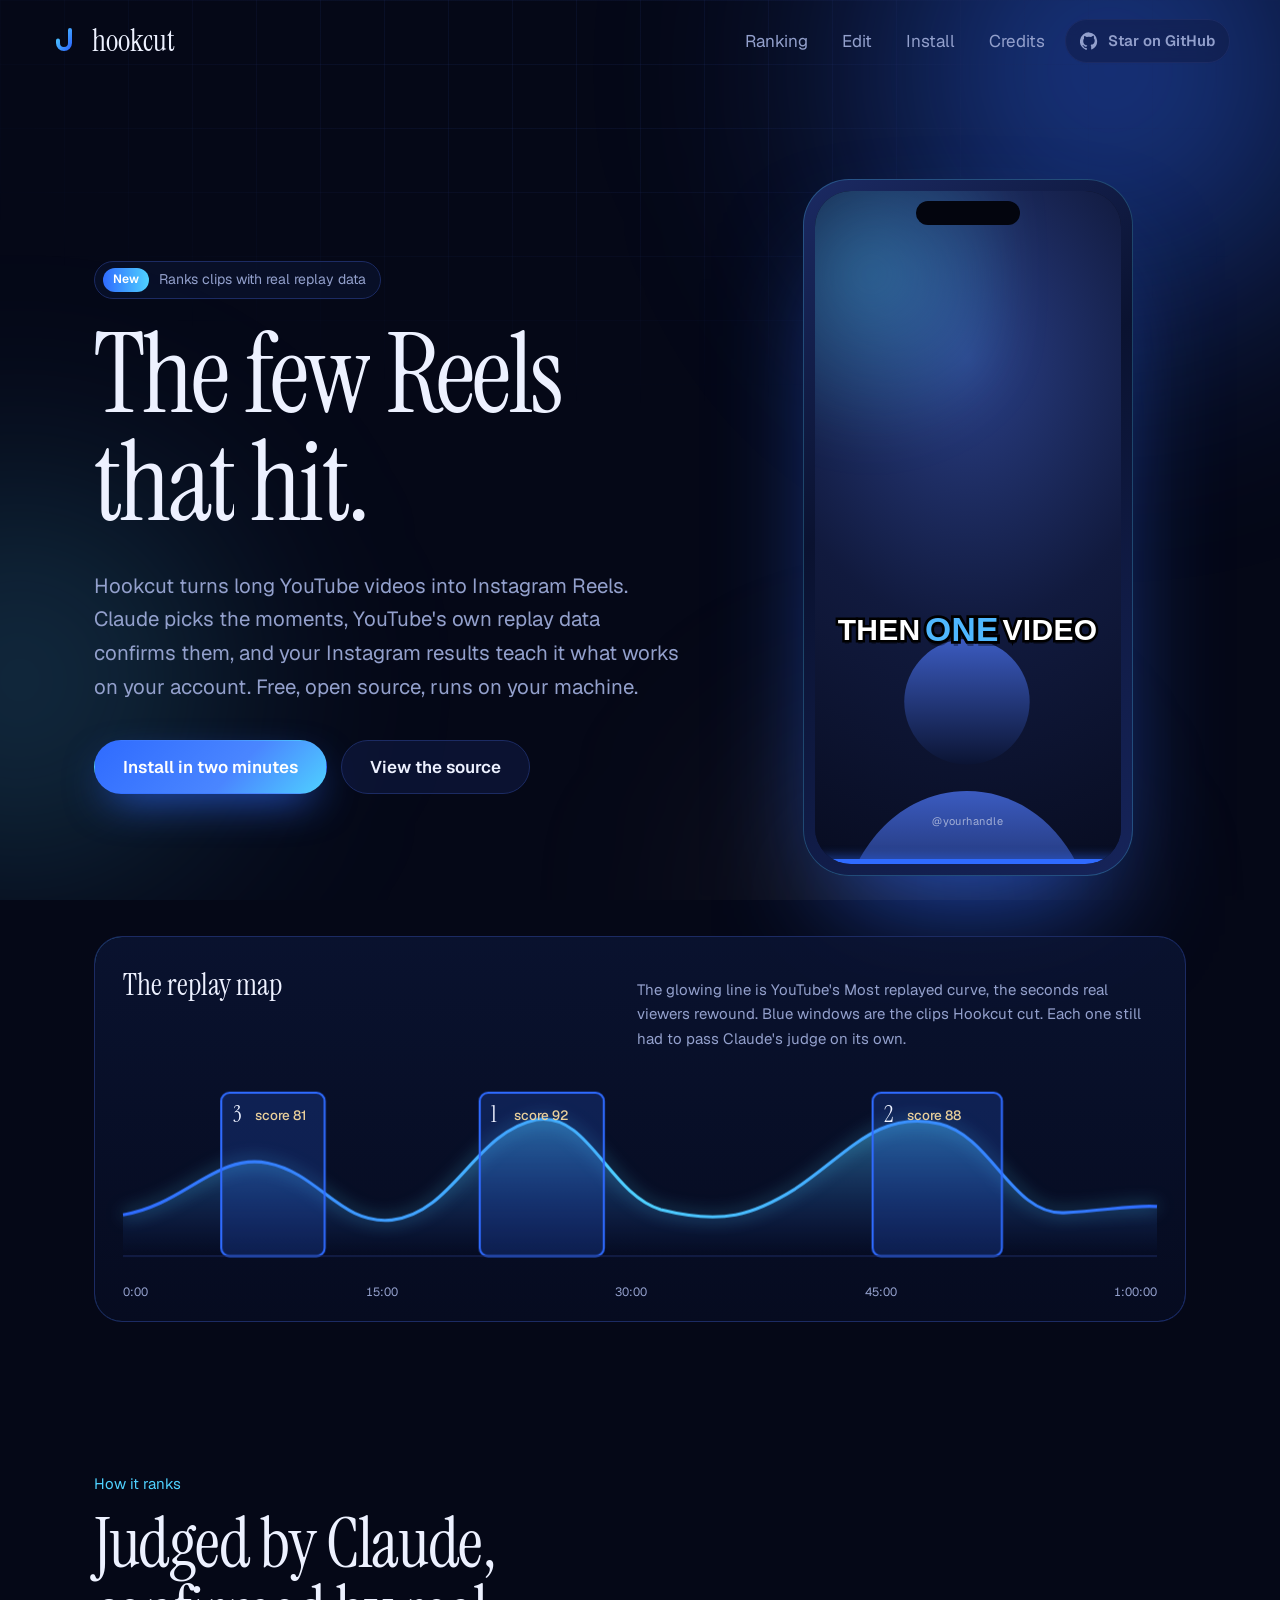
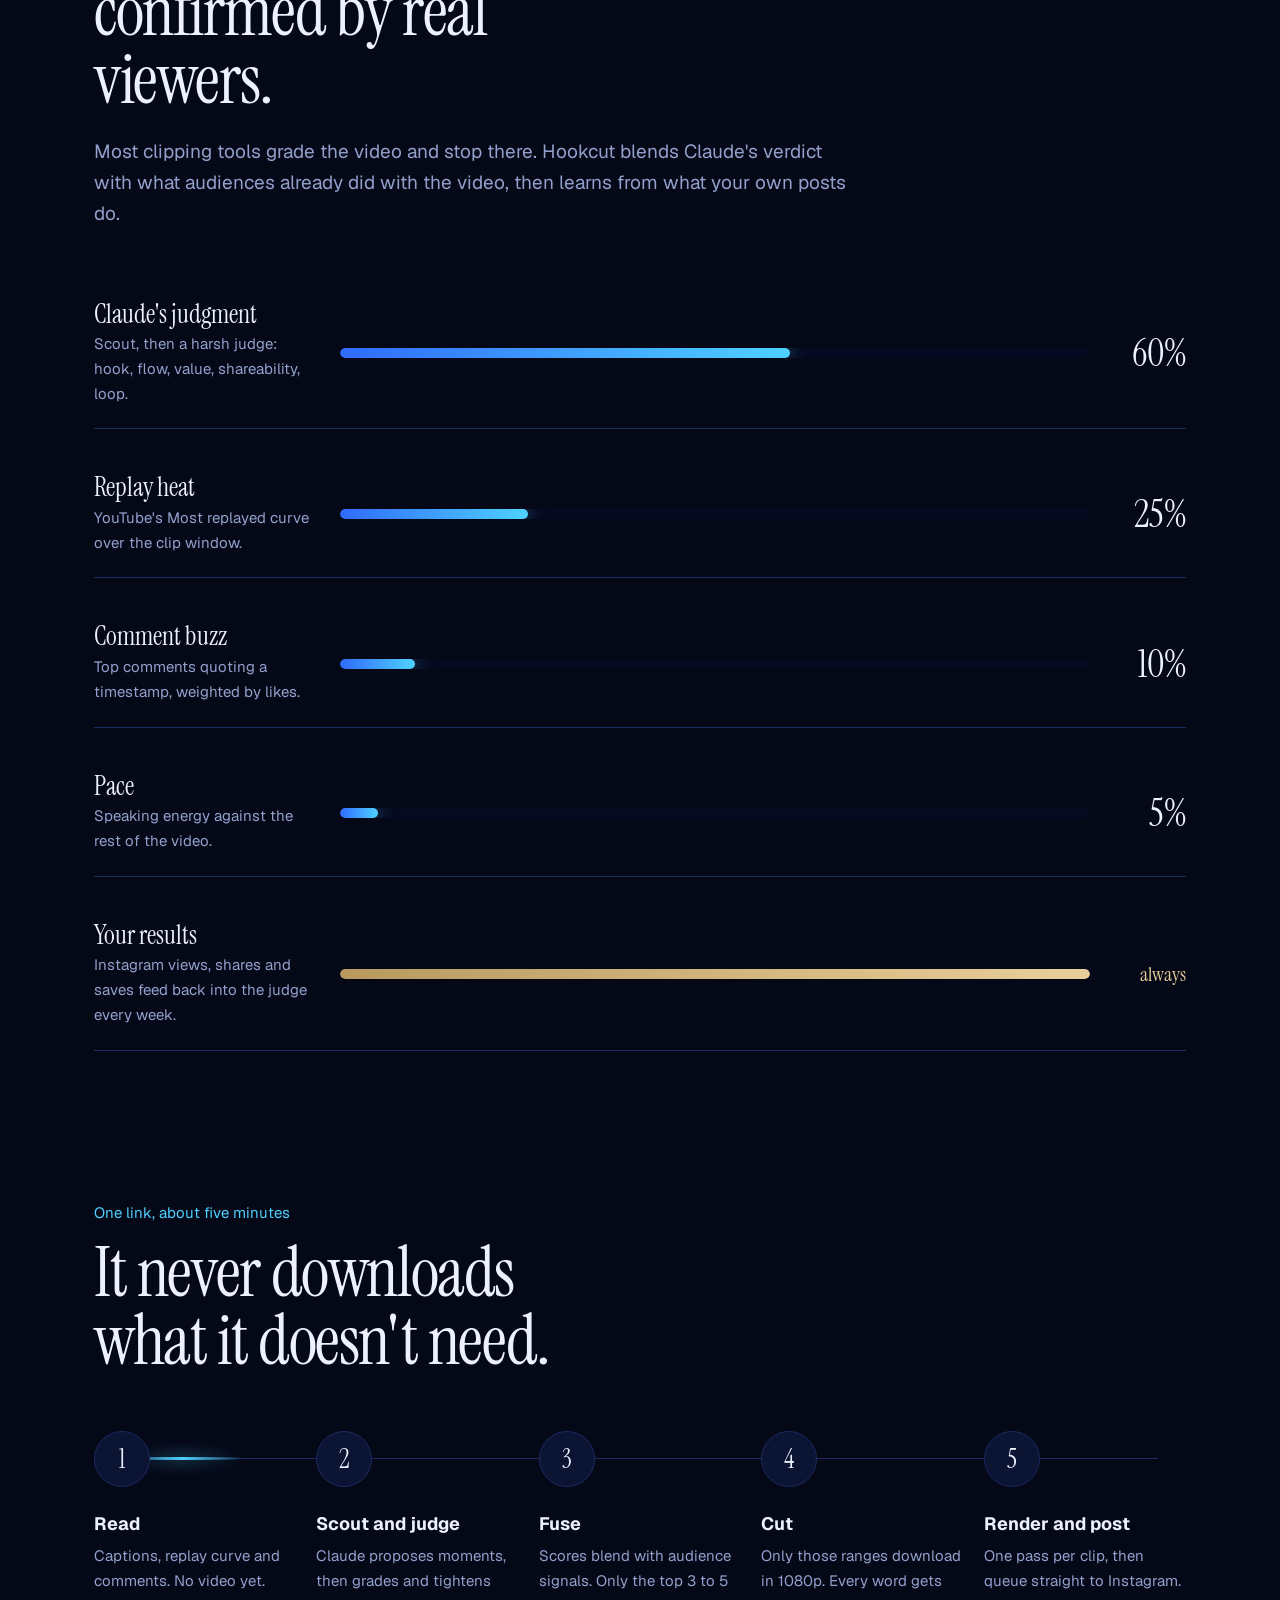
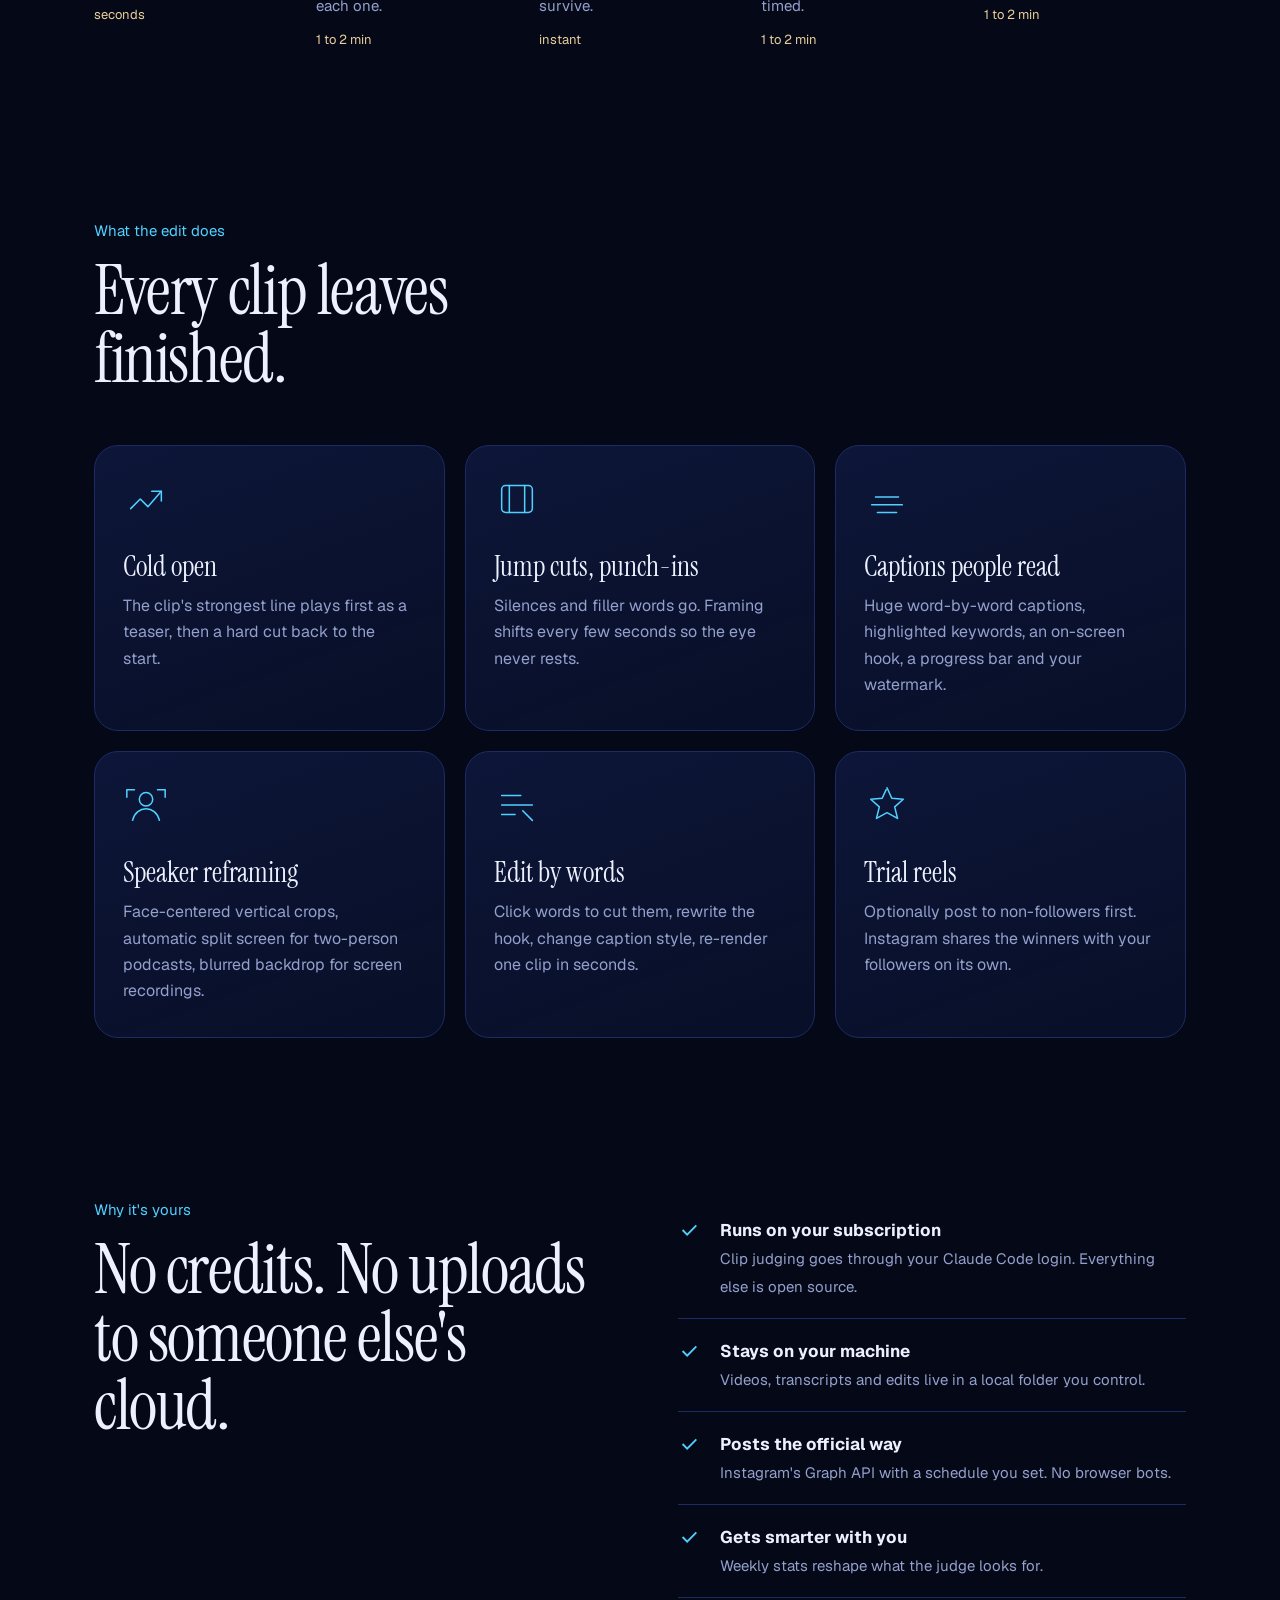
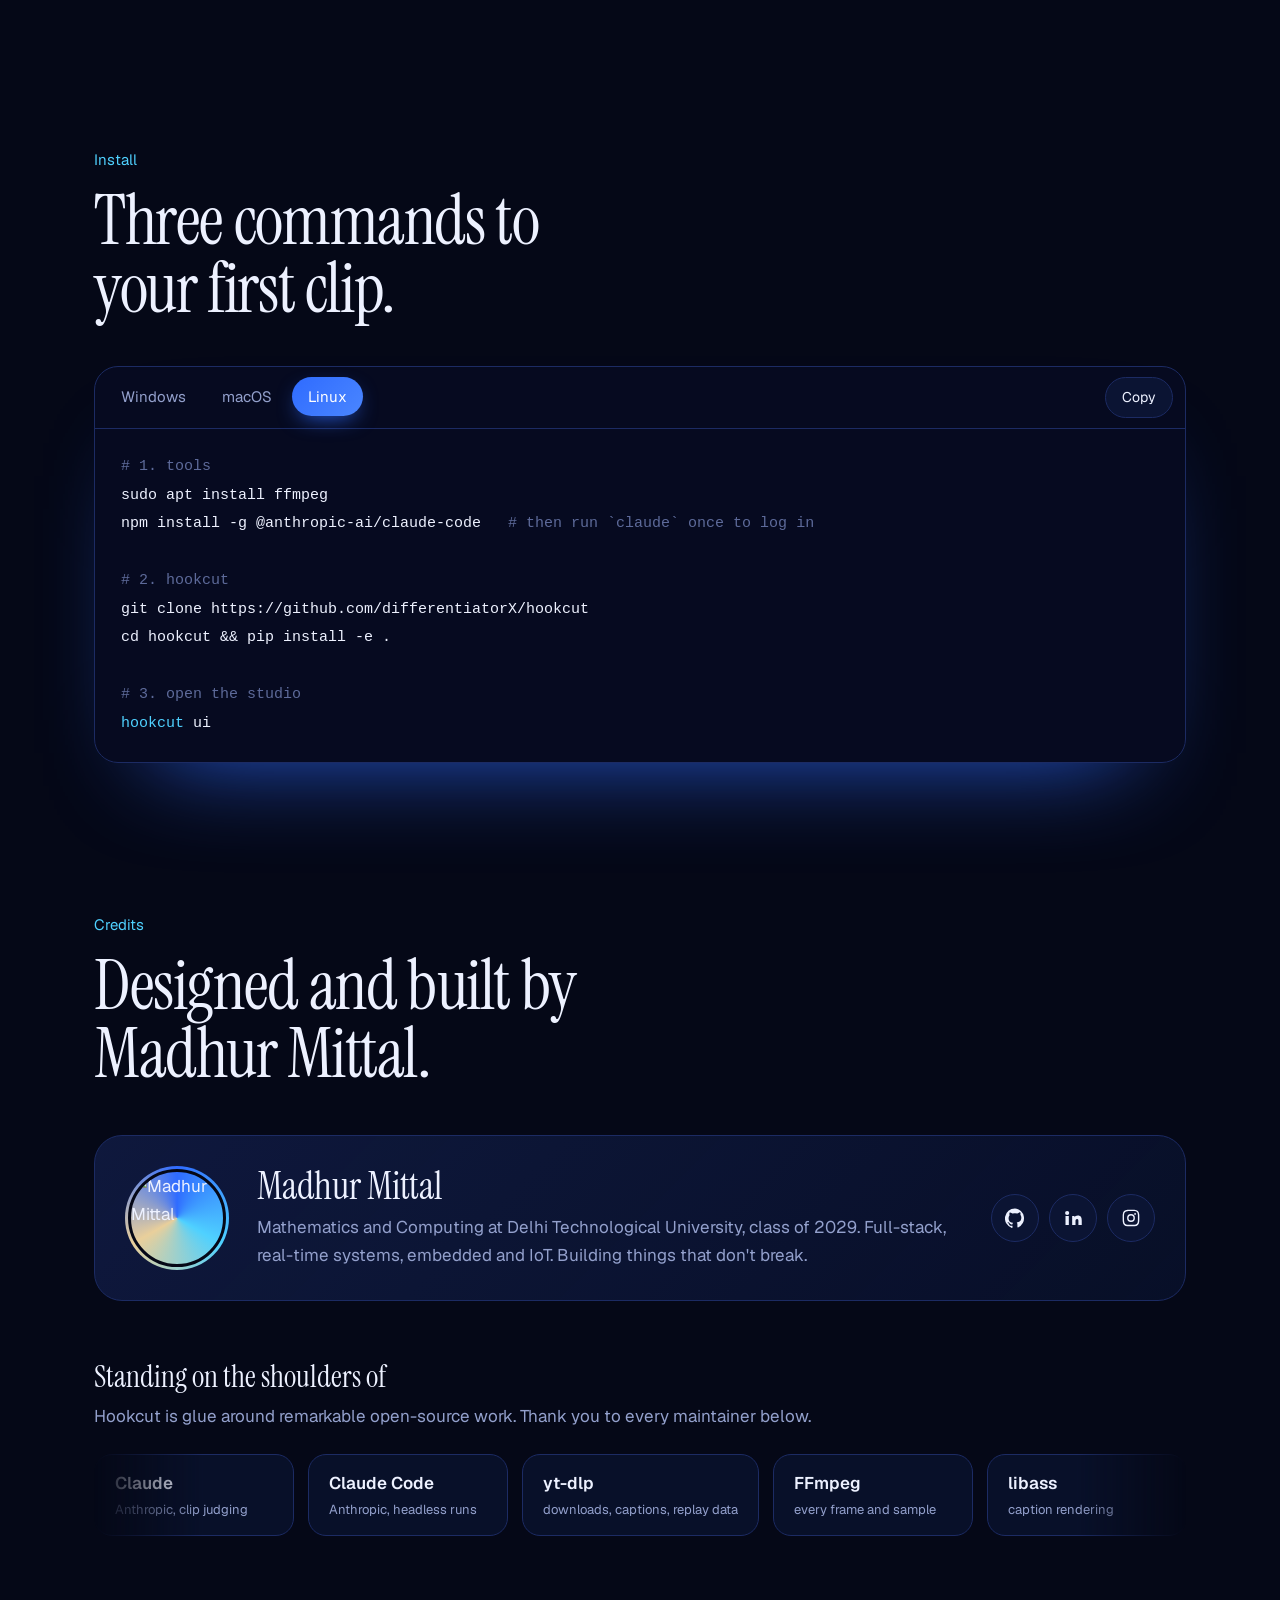
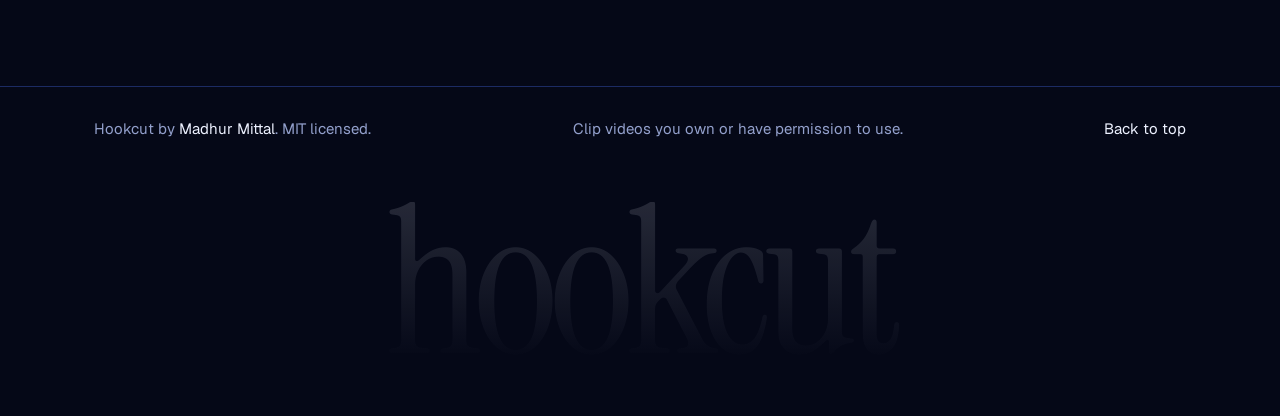
==== docs/index.html @ 16c240a7 "Add files via upload" ====
<!doctype html>
<html lang="en">
<head>
<meta charset="utf-8">
<meta name="viewport" content="width=device-width, initial-scale=1">
<meta name="theme-color" content="#050817">
<title>Hookcut, the few Reels that hit</title>
<meta name="description" content="Open-source AI clipper by Madhur Mittal. Claude picks the moments, YouTube's replay data confirms them, and your Instagram results teach it.">
<meta property="og:title" content="Hookcut, the few Reels that hit">
<meta property="og:description" content="Long video in. The few Reels that hit out. Open source, runs on your machine.">
<meta property="og:image" content="https://differentiatorx.github.io/hookcut/readme/banner.svg">
<link rel="icon" href="logo.svg">
<link rel="preload" href="fonts/InstrumentSerif-Regular.woff2" as="font" type="font/woff2" crossorigin>
<link rel="preload" href="fonts/Geist-Variable.woff2" as="font" type="font/woff2" crossorigin>
<style>
@font-face{font-family:"Instrument Serif";src:url(fonts/InstrumentSerif-Regular.woff2) format("woff2");font-display:swap}
@font-face{font-family:"Instrument Serif";font-style:italic;src:url(fonts/InstrumentSerif-Italic.woff2) format("woff2");font-display:swap}
@font-face{font-family:"Geist";src:url(fonts/Geist-Variable.woff2) format("woff2");font-weight:100 900;font-display:swap}
:root{
  --abyss:#050817;--deep:#070C22;--night:#0B1433;--raise:#111D47;--rim:#1C2B63;
  --electric:#2F6BFF;--volt:#4FD1FF;--champagne:#E9CF9B;--platinum:#EDF1FF;--mist:#93A0CC;
  --serif:"Instrument Serif","Iowan Old Style",Georgia,serif;--sans:"Geist",system-ui,-apple-system,"Segoe UI",sans-serif;
  --ease:cubic-bezier(.22,1,.36,1);--spring:cubic-bezier(.34,1.4,.64,1);color-scheme:dark
}
*{box-sizing:border-box}html{scroll-behavior:smooth}
body{margin:0;background:var(--abyss);color:var(--platinum);font:17px/1.65 var(--sans);-webkit-font-smoothing:antialiased;overflow-x:hidden}
::selection{background:var(--electric);color:#fff}
a{color:inherit}:focus-visible{outline:2px solid var(--volt);outline-offset:3px;border-radius:8px}
.wrap{max-width:1180px;margin:0 auto;padding:0 clamp(20px,4vw,44px)}

/* atmosphere */
.aurora{position:fixed;inset:0;z-index:-2;pointer-events:none;overflow:hidden}
.aurora i{position:absolute;border-radius:50%;filter:blur(100px);will-change:transform}
.aurora i:nth-child(1){width:780px;height:780px;top:-320px;right:-220px;background:radial-gradient(circle,rgba(47,107,255,.6),transparent 65%);animation:da 28s var(--ease) infinite alternate}
.aurora i:nth-child(2){width:640px;height:640px;top:40vh;left:-300px;background:radial-gradient(circle,rgba(79,209,255,.26),transparent 65%);animation:db 34s var(--ease) infinite alternate}
.aurora i:nth-child(3){width:520px;height:520px;bottom:-260px;right:10%;background:radial-gradient(circle,rgba(233,207,155,.12),transparent 65%);animation:da 40s var(--ease) infinite alternate-reverse}
@keyframes da{to{transform:translate(-160px,140px) scale(1.14)}}@keyframes db{to{transform:translate(200px,-120px) scale(1.1)}}
.grid{position:fixed;inset:0;z-index:-1;pointer-events:none;background-image:linear-gradient(rgba(28,43,99,.22) 1px,transparent 1px),linear-gradient(90deg,rgba(28,43,99,.22) 1px,transparent 1px);background-size:64px 64px;mask-image:radial-gradient(ellipse 80% 60% at 50% 0%,#000 30%,transparent 75%)}
.glow{position:fixed;width:520px;height:520px;border-radius:50%;pointer-events:none;z-index:-1;background:radial-gradient(circle,rgba(47,107,255,.16),transparent 60%);transform:translate(-50%,-50%);left:-999px;top:-999px;transition:opacity .6s var(--ease)}
.progress{position:fixed;top:0;left:0;right:0;height:2px;z-index:20;background:linear-gradient(90deg,var(--electric),var(--volt));transform-origin:left;transform:scaleX(0)}

/* nav */
header{position:sticky;top:0;z-index:10;transition:background .6s var(--ease),border-color .6s var(--ease),backdrop-filter .6s;border-bottom:1px solid transparent}
header.solid{background:rgba(5,8,23,.66);backdrop-filter:blur(18px) saturate(140%);border-color:rgba(28,43,99,.6)}
.navin{display:flex;justify-content:space-between;align-items:center;padding:18px 0}
.brand{display:flex;gap:10px;align-items:center;text-decoration:none;font:400 30px/1 var(--serif)}
.brand svg{width:32px;height:32px;fill:none;stroke:url(#bg);stroke-width:4;stroke-linecap:round;transition:transform .7s var(--spring)}
.brand:hover svg{transform:rotate(-14deg) translateY(-2px)}
.links{display:flex;gap:6px;align-items:center}
.links a{text-decoration:none;color:var(--mist);padding:9px 14px;position:relative;transition:color .4s var(--ease)}
.links a::after{content:"";position:absolute;left:14px;right:14px;bottom:5px;height:1px;background:linear-gradient(90deg,var(--electric),var(--volt));transform:scaleX(0);transform-origin:right;transition:transform .55s var(--ease)}
.links a:hover{color:var(--platinum)}.links a:hover::after{transform:scaleX(1);transform-origin:left}

/* buttons */
.btn{position:relative;overflow:hidden;isolation:isolate;display:inline-flex;align-items:center;gap:10px;min-height:54px;padding:0 28px;border-radius:999px;font-weight:600;text-decoration:none;border:1px solid var(--rim);background:rgba(17,29,71,.55);backdrop-filter:blur(8px);transition:transform .6s var(--spring),box-shadow .6s var(--ease),border-color .5s var(--ease)}
.btn:hover{border-color:rgba(79,209,255,.6);box-shadow:0 18px 40px -18px rgba(47,107,255,.9)}
.btn.p{background:linear-gradient(135deg,var(--electric),#4A86FF 60%,var(--volt));border-color:transparent;color:#fff;box-shadow:0 16px 44px -14px rgba(47,107,255,.95)}
.btn.p::before{content:"";position:absolute;inset:0;z-index:-1;background:linear-gradient(110deg,transparent 30%,rgba(255,255,255,.5) 50%,transparent 70%);transform:translateX(-120%);animation:sheenbtn 4.5s var(--ease) 2s infinite}
@keyframes sheenbtn{0%{transform:translateX(-120%)}35%,100%{transform:translateX(120%)}}
.btn svg{width:18px;height:18px}
.gh{min-height:42px;padding:0 18px;font-size:15px}

/* hero */
.hero{display:grid;grid-template-columns:1.15fr .85fr;gap:clamp(30px,5vw,70px);align-items:center;padding:clamp(40px,8vw,96px) 0 40px}
.kicker{display:inline-flex;align-items:center;gap:10px;padding:6px 14px 6px 8px;border:1px solid var(--rim);border-radius:999px;font-size:14px;color:var(--mist);background:rgba(11,20,51,.6);text-decoration:none;transition:border-color .5s var(--ease)}
.kicker:hover{border-color:var(--electric)}
.kicker b{background:linear-gradient(90deg,var(--electric),var(--volt));color:#fff;border-radius:999px;padding:2px 10px;font-size:12px;font-weight:600}
h1{font:400 clamp(56px,8.6vw,124px)/.9 var(--serif);letter-spacing:-.025em;margin:26px 0 0}
h1 .w{display:inline-block;overflow:hidden;vertical-align:top;padding-bottom:.08em}
h1 .w>span{display:inline-block;transform:translateY(105%);filter:blur(10px);opacity:0;background:linear-gradient(100deg,var(--platinum) 0%,var(--platinum) 40%,#A9CBFF 50%,var(--platinum) 60%,var(--platinum) 100%);background-size:250% 100%;background-position:100% 0;-webkit-background-clip:text;background-clip:text;color:transparent;animation:up 1.2s var(--ease) forwards,shine 8s var(--ease) infinite;animation-delay:calc(var(--d)*90ms + .15s),calc(var(--d)*120ms + 2.4s)}
@keyframes up{to{transform:none;filter:blur(0);opacity:1}}
.shine{background:linear-gradient(100deg,var(--platinum) 0%,var(--platinum) 40%,#A9CBFF 50%,var(--platinum) 60%,var(--platinum) 100%);background-size:250% 100%;-webkit-background-clip:text;background-clip:text;color:transparent;animation:shine 8s var(--ease) 2s infinite}
@keyframes shine{0%,15%{background-position:100% 0}65%,100%{background-position:0 0}}
.lede{font-size:clamp(18px,1.6vw,21px);color:var(--mist);max-width:54ch;margin:28px 0 36px}
.cta{display:flex;gap:14px;flex-wrap:wrap}
.fade{opacity:0;transform:translateY(16px);filter:blur(6px);animation:in 1.2s var(--ease) forwards;animation-delay:var(--t,0s)}
@keyframes in{to{opacity:1;transform:none;filter:blur(0)}}

/* phone demo */
.phone{position:relative;justify-self:center;width:min(330px,80vw);aspect-ratio:9/19;border-radius:46px;padding:12px;background:linear-gradient(145deg,#1B2A63,#0A1230 40%,#16245A);box-shadow:0 60px 120px -40px rgba(47,107,255,.75),inset 0 0 0 1px rgba(79,209,255,.25);animation:float 8s ease-in-out infinite}
@keyframes float{50%{transform:translateY(-12px) rotate(.6deg)}}
.screen{position:relative;height:100%;border-radius:36px;overflow:hidden;background:#0A0F24}
.scene{position:absolute;inset:-6%;background:radial-gradient(120% 70% at 50% 30%,#2A3F86 0%,#111A3E 45%,#060A1C 100%);transition:transform 1.1s var(--ease)}
.scene .light{position:absolute;width:70%;height:50%;left:-10%;top:-5%;background:radial-gradient(circle,rgba(79,209,255,.35),transparent 70%);filter:blur(20px)}
.scene svg{position:absolute;left:50%;bottom:0;width:86%;transform:translateX(-50%)}
.hookbox{position:absolute;top:13%;left:50%;transform:translate(-50%,-10px);background:var(--electric);color:#fff;font:800 15px/1.15 Impact,"Anton","Arial Narrow",sans-serif;text-transform:uppercase;letter-spacing:.02em;padding:9px 12px;text-align:center;width:70%;border-radius:4px;opacity:0;transition:opacity .5s var(--ease),transform .6s var(--spring);box-shadow:0 10px 30px -8px rgba(47,107,255,.9)}
.hookbox.on{opacity:1;transform:translate(-50%,0)}
.cap{position:absolute;left:0;right:0;top:63%;text-align:center;font:900 30px/1 Impact,"Anton","Arial Narrow",sans-serif;text-transform:uppercase;color:#fff;letter-spacing:.01em;-webkit-text-stroke:5px #000;paint-order:stroke fill;text-shadow:0 4px 0 rgba(0,0,0,.35)}
.cap span{display:inline-block;margin:0 4px;transition:color .15s,transform .3s var(--spring)}
.cap span.a{color:#4FB8FF;transform:scale(1.12)}.cap span.k{color:#FFD98A}
.cap.pop{animation:pop .32s var(--spring)}@keyframes pop{from{transform:scale(.78)}}
.bar{position:absolute;left:0;bottom:0;height:5px;background:var(--electric);box-shadow:0 0 12px var(--electric);width:0}
.mark{position:absolute;bottom:5%;left:0;right:0;text-align:center;font-size:11px;color:rgba(255,255,255,.55);letter-spacing:.04em}
.notch{position:absolute;top:10px;left:50%;transform:translateX(-50%);width:34%;height:24px;border-radius:20px;background:#03050E;z-index:3}

/* replay map */
.map{position:relative;margin:40px 0 0;padding:28px 28px 18px;border-radius:28px;border:1px solid var(--rim);background:linear-gradient(180deg,rgba(11,20,51,.85),rgba(7,12,34,.85));overflow:hidden}
.map::before{content:"";position:absolute;inset:-1px;border-radius:inherit;padding:1px;background:linear-gradient(120deg,rgba(79,209,255,.6),transparent 35%,transparent 65%,rgba(47,107,255,.6));-webkit-mask:linear-gradient(#000 0 0) content-box,linear-gradient(#000 0 0);-webkit-mask-composite:xor;mask-composite:exclude;pointer-events:none}
.map-top{display:flex;justify-content:space-between;align-items:baseline;flex-wrap:wrap;gap:12px}
.map-top h3{font:400 30px var(--serif);margin:0}.map-top p{margin:0;color:var(--mist);font-size:15px;max-width:52ch}
.plot{position:relative;margin-top:18px}
.plot svg{display:block;width:100%;height:auto;overflow:visible}
.cl{fill:none;stroke:url(#hl);stroke-width:3;filter:drop-shadow(0 0 8px rgba(79,209,255,.7));stroke-dasharray:2600;stroke-dashoffset:2600}
.cf{opacity:0}
.win{fill:rgba(47,107,255,.2);stroke:var(--electric);stroke-width:2;transform-box:fill-box;transform-origin:bottom;transform:scaleY(0)}
.wl{font:400 22px var(--serif);fill:var(--platinum);opacity:0}
.ws{font:500 13px var(--sans);fill:var(--champagne);opacity:0}
.in .cl{animation:dr 2.4s var(--ease) forwards}.in .cf{animation:op 1.4s var(--ease) 1.2s forwards}
.in .win{animation:gr 1.1s var(--spring) forwards;animation-delay:calc(1.6s + var(--i)*.18s)}
.in .wl,.in .ws{animation:op .9s var(--ease) forwards;animation-delay:calc(2s + var(--i)*.18s)}
@keyframes dr{to{stroke-dashoffset:0}}@keyframes op{to{opacity:1}}@keyframes gr{to{transform:scaleY(1)}}
.ph{position:absolute;top:0;bottom:10%;width:2px;left:0;background:linear-gradient(var(--volt),transparent);box-shadow:0 0 16px var(--volt);opacity:0}
.in .ph{animation:sw 7s var(--ease) 2.6s infinite}
@keyframes sw{0%{left:0;opacity:0}8%,85%{opacity:1}100%{left:100%;opacity:0}}
.axis{display:flex;justify-content:space-between;color:var(--mist);font-size:12px;margin-top:6px;font-variant-numeric:tabular-nums}

/* sections */
section{padding:clamp(90px,12vw,150px) 0 0}
.eyebrow{color:var(--volt);font-size:15px;margin:0 0 14px}
h2{font:400 clamp(40px,5.4vw,72px)/.98 var(--serif);letter-spacing:-.02em;margin:0;max-width:16ch}
.intro{color:var(--mist);max-width:58ch;margin:22px 0 0;font-size:19px}
.rv{opacity:0;transform:translateY(28px);filter:blur(8px);transition:opacity 1.1s var(--ease),transform 1.1s var(--ease),filter 1.1s var(--ease);transition-delay:calc(var(--i,0)*90ms)}
.rv.in{opacity:1;transform:none;filter:none}

/* signals */
.signals{display:grid;gap:22px;margin-top:48px}
.sig{display:grid;grid-template-columns:minmax(150px,220px) 1fr 70px;gap:26px;align-items:center;padding:22px 0;border-bottom:1px solid var(--rim)}
.sig h3{font:400 26px/1.1 var(--serif);margin:0}.sig p{margin:4px 0 0;color:var(--mist);font-size:15px}
.track{height:10px;border-radius:10px;background:rgba(7,12,34,.9);overflow:hidden;position:relative}
.track i{position:absolute;inset:0;width:var(--w);border-radius:10px;background:linear-gradient(90deg,var(--electric),var(--volt));box-shadow:0 0 18px rgba(79,209,255,.55);transform:scaleX(0);transform-origin:left;transition:transform 1.8s var(--ease);transition-delay:calc(var(--i,0)*150ms + .2s)}
.track i.gold{background:linear-gradient(90deg,#B89A5E,var(--champagne));box-shadow:0 0 18px rgba(233,207,155,.45)}
.in .track i{transform:scaleX(1)}
.pct{font:400 38px/1 var(--serif);text-align:right;font-variant-numeric:tabular-nums}

/* steps */
.flow{position:relative;display:grid;grid-template-columns:repeat(5,1fr);gap:20px;margin-top:56px;list-style:none;padding:0}
.flow::before{content:"";position:absolute;top:27px;left:28px;right:28px;height:1px;background:var(--rim)}
.flow::after{content:"";position:absolute;top:26px;left:28px;width:120px;height:3px;border-radius:3px;background:linear-gradient(90deg,transparent,var(--volt),transparent);filter:drop-shadow(0 0 8px var(--volt));animation:pulse 5s var(--ease) infinite}
@keyframes pulse{0%{transform:translateX(-120px);opacity:0}10%{opacity:1}90%{opacity:1}100%{transform:translateX(calc(1180px - 200px));opacity:0}}
.flow li{position:relative}
.dot{position:relative;z-index:1;width:56px;height:56px;border-radius:50%;display:grid;place-items:center;font:400 26px var(--serif);background:var(--night);border:1px solid var(--rim);margin-bottom:22px;transition:border-color .6s var(--ease),box-shadow .6s var(--ease)}
.flow li:hover .dot{border-color:var(--volt);box-shadow:0 0 0 6px rgba(79,209,255,.08),0 0 30px rgba(47,107,255,.6)}
.flow b{display:block;font-size:18px;margin-bottom:6px}.flow span{color:var(--mist);font-size:15px;display:block}
.flow em{display:inline-block;margin-top:10px;font-style:normal;font-size:13px;color:var(--champagne)}

/* cards */
.cards{display:grid;grid-template-columns:repeat(3,1fr);gap:20px;margin-top:52px}
.card{position:relative;overflow:hidden;padding:30px 28px 32px;border-radius:24px;border:1px solid var(--rim);background:linear-gradient(160deg,rgba(17,29,71,.7),rgba(11,20,51,.6));transition:transform .7s var(--ease),border-color .6s var(--ease),box-shadow .7s var(--ease)}
.card::before{content:"";position:absolute;inset:0;opacity:0;transition:opacity .6s var(--ease);background:radial-gradient(380px circle at var(--mx,50%) var(--my,50%),rgba(47,107,255,.2),transparent 60%);pointer-events:none}
.card:hover{transform:translateY(-6px);border-color:rgba(79,209,255,.45);box-shadow:0 40px 80px -45px rgba(47,107,255,.9)}
.card:hover::before{opacity:1}
.card svg{width:46px;height:46px;fill:none;stroke:var(--volt);stroke-width:1.6;stroke-linecap:round;stroke-linejoin:round;margin-bottom:22px}
.card svg *{stroke-dasharray:120;stroke-dashoffset:120;transition:stroke-dashoffset 1.8s var(--ease);transition-delay:calc(var(--i,0)*120ms + .3s)}
.card.in svg *{stroke-dashoffset:0}
.card h3{font:400 28px/1.1 var(--serif);margin:0 0 10px}.card p{margin:0;color:var(--mist);font-size:16px}

/* promise */
.promise{display:grid;grid-template-columns:1fr 1fr;gap:clamp(30px,6vw,90px);align-items:start;margin-top:10px}
.plist{list-style:none;margin:0;padding:0}
.plist li{display:grid;grid-template-columns:28px 1fr;gap:14px;padding:18px 0;border-bottom:1px solid var(--rim)}
.plist li svg{width:22px;height:22px;stroke:var(--volt);fill:none;stroke-width:2;margin-top:3px}
.plist b{display:block}.plist span{color:var(--mist);font-size:15px}

/* install */
.term{margin-top:44px;border-radius:24px;border:1px solid var(--rim);background:rgba(7,12,34,.9);overflow:hidden;box-shadow:0 50px 100px -60px rgba(47,107,255,.9)}
.tabs{display:flex;gap:4px;padding:10px;border-bottom:1px solid var(--rim);position:relative}
.tabs button{border:0;background:transparent;color:var(--mist);font:inherit;font-size:15px;padding:8px 16px;border-radius:999px;cursor:pointer;position:relative;z-index:1;transition:color .4s var(--ease)}
.tabs button[aria-selected="true"]{color:#fff}
.tabs .ind{position:absolute;top:10px;height:39px;border-radius:999px;background:linear-gradient(135deg,var(--electric),#4A86FF);transition:left .6s var(--spring),width .6s var(--spring);box-shadow:0 8px 22px -8px rgba(47,107,255,.9)}
.term pre{margin:0;padding:24px 26px;font:15px/1.9 ui-monospace,"SF Mono",Menlo,Consolas,monospace;overflow-x:auto;color:var(--platinum)}
.term pre .c{color:#5D6A9A}.term pre .k{color:var(--volt)}
.copy{position:absolute;right:12px;top:10px;z-index:2}
.copy button{border:1px solid var(--rim);background:var(--night);color:var(--platinum);border-radius:999px;padding:8px 16px;font:inherit;font-size:14px;cursor:pointer;transition:border-color .4s var(--ease),transform .5s var(--spring)}
.copy button:hover{border-color:var(--volt)}.copy button:active{transform:scale(.95)}

/* credits */
.author{display:grid;grid-template-columns:auto 1fr auto;gap:28px;align-items:center;margin-top:48px;padding:30px;border-radius:28px;border:1px solid var(--rim);background:linear-gradient(135deg,rgba(17,29,71,.8),rgba(11,20,51,.6))}
.ava{position:relative;width:104px;height:104px;border-radius:50%;padding:3px;background:conic-gradient(from var(--r,0deg),var(--electric),var(--volt),var(--champagne),var(--electric));animation:spinr 8s linear infinite}
@property --r{syntax:"<angle>";inherits:false;initial-value:0deg}@keyframes spinr{to{--r:360deg}}
.ava img{width:100%;height:100%;border-radius:50%;display:block;border:3px solid var(--abyss);object-fit:cover}
.author h3{font:400 38px/1 var(--serif);margin:0}.author p{margin:8px 0 0;color:var(--mist)}
.socials{display:flex;gap:10px;flex-wrap:wrap}
.socials a{width:48px;height:48px;border-radius:50%;display:grid;place-items:center;border:1px solid var(--rim);background:var(--night);transition:transform .6s var(--spring),border-color .4s var(--ease),box-shadow .5s var(--ease)}
.socials a:hover{transform:translateY(-4px);border-color:var(--volt);box-shadow:0 14px 30px -12px rgba(47,107,255,.9)}
.socials svg{width:20px;height:20px;fill:var(--platinum)}
.thanks{margin-top:56px}
.thanks h3{font:400 30px var(--serif);margin:0 0 6px}.thanks>p{color:var(--mist);margin:0 0 24px}
.marquee{position:relative;overflow:hidden;mask-image:linear-gradient(90deg,transparent,#000 10%,#000 90%,transparent)}
.track2{display:flex;gap:14px;width:max-content;animation:mq 46s linear infinite}
.marquee:hover .track2{animation-play-state:paused}
@keyframes mq{to{transform:translateX(-50%)}}
.chip{display:flex;flex-direction:column;gap:2px;padding:14px 20px;border-radius:18px;border:1px solid var(--rim);background:rgba(11,20,51,.7);text-decoration:none;min-width:200px;transition:border-color .4s var(--ease),transform .5s var(--spring)}
.chip:hover{border-color:var(--volt);transform:translateY(-3px)}
.chip b{font-weight:600}.chip span{font-size:13px;color:var(--mist)}

footer{margin:clamp(100px,12vw,150px) 0 0;padding:30px 0 44px;border-top:1px solid var(--rim);color:var(--mist);font-size:15px}
.fin{display:flex;justify-content:space-between;gap:16px;flex-wrap:wrap}
.fin a{color:var(--platinum);text-decoration:none;background:linear-gradient(90deg,var(--electric),var(--volt)) left bottom/0 1px no-repeat;transition:background-size .5s var(--ease)}
.fin a:hover{background-size:100% 1px}
.sign{font:400 clamp(70px,16vw,220px)/.8 var(--serif);letter-spacing:-.04em;text-align:center;margin:60px 0 0;background:linear-gradient(180deg,rgba(237,241,255,.14),rgba(237,241,255,0));-webkit-background-clip:text;background-clip:text;color:transparent;user-select:none}

@media (max-width:980px){.hero{grid-template-columns:1fr}.phone{margin-top:20px}.cards{grid-template-columns:1fr 1fr}.flow{grid-template-columns:1fr;gap:6px}.flow::before{top:28px;bottom:28px;left:27px;right:auto;width:1px;height:auto}.flow::after{display:none}.flow li{display:grid;grid-template-columns:56px 1fr;gap:20px;padding-bottom:22px}.dot{margin:0}.promise{grid-template-columns:1fr}}
@media (max-width:640px){.cards{grid-template-columns:1fr}.links a:not(.gh){display:none}.sig{grid-template-columns:1fr 64px;gap:12px}.sig .track{grid-column:1/-1;order:3}.author{grid-template-columns:1fr;text-align:left}}
@media (prefers-reduced-motion:reduce){*,*::before,*::after{animation:none!important;transition:none!important}h1 .w>span,.fade,.rv{opacity:1;transform:none;filter:none}.cl{stroke-dashoffset:0}.cf,.wl,.ws{opacity:1}.win{transform:none}.track i{transform:none}.card svg *{stroke-dashoffset:0}}
</style>
</head>
<body>
<div class="aurora" aria-hidden="true"><i></i><i></i><i></i></div>
<div class="grid" aria-hidden="true"></div>
<div class="glow" aria-hidden="true"></div>
<div class="progress" aria-hidden="true"></div>
<svg width="0" height="0" aria-hidden="true" style="position:absolute"><defs>
  <linearGradient id="bg" x1="0" y1="0" x2="1" y2="1"><stop offset="0" stop-color="#4FD1FF"/><stop offset="1" stop-color="#2F6BFF"/></linearGradient>
</defs></svg>

<header id="top"><div class="wrap navin">
  <a class="brand" href="#" aria-label="Hookcut home"><svg viewBox="0 0 32 32" aria-hidden="true"><path d="M20 5v13a6 6 0 1 1-12 0v-2.5"/></svg>hookcut</a>
  <nav class="links" aria-label="Sections">
    <a href="#signals">Ranking</a><a href="#edit">Edit</a><a href="#install">Install</a><a href="#credits">Credits</a>
    <a class="btn gh" href="https://github.com/differentiatorX/hookcut"><svg viewBox="0 0 24 24" fill="currentColor" aria-hidden="true"><path d="M12 .5a12 12 0 0 0-3.8 23.4c.6.1.8-.3.8-.6v-2c-3.3.7-4-1.6-4-1.6-.6-1.4-1.4-1.8-1.4-1.8-1.1-.7.1-.7.1-.7 1.2.1 1.8 1.2 1.8 1.2 1.1 1.8 2.8 1.3 3.5 1 .1-.8.4-1.3.8-1.6-2.7-.3-5.5-1.3-5.5-5.9 0-1.3.5-2.4 1.2-3.2-.1-.3-.5-1.5.1-3.2 0 0 1-.3 3.3 1.2a11.5 11.5 0 0 1 6 0C17.3 4.7 18.3 5 18.3 5c.6 1.7.2 2.9.1 3.2.8.8 1.2 1.9 1.2 3.2 0 4.6-2.8 5.6-5.5 5.9.4.4.8 1.1.8 2.2v3.3c0 .3.2.7.8.6A12 12 0 0 0 12 .5Z"/></svg>Star on GitHub</a>
  </nav>
</div></header>

<main id="main">
<div class="wrap">
  <div class="hero">
    <div>
      <a class="kicker fade" style="--t:.05s" href="#signals"><b>New</b> Ranks clips with real replay data</a>
      <h1 aria-label="The few Reels that hit.">
        <span class="w"><span style="--d:0">The</span></span> <span class="w"><span style="--d:1">few</span></span> <span class="w"><span style="--d:2">Reels</span></span><br><span class="w"><span style="--d:3">that</span></span> <span class="w"><span style="--d:4">hit.</span></span>
      </h1>
      <p class="lede fade" style="--t:.7s">Hookcut turns long YouTube videos into Instagram Reels. Claude picks the moments, YouTube's own replay data confirms them, and your Instagram results teach it what works on your account. Free, open source, runs on your machine.</p>
      <div class="cta fade" style="--t:.9s">
        <a class="btn p mag" href="#install">Install in two minutes</a>
        <a class="btn mag" href="https://github.com/differentiatorX/hookcut">View the source</a>
      </div>
    </div>
    <div class="fade" style="--t:.5s;justify-self:center"><div class="phone" aria-label="Preview of a Hookcut reel with animated captions">
      <div class="screen">
        <div class="notch"></div>
        <div class="scene" id="scene"><div class="light"></div>
          <svg viewBox="0 0 200 220" aria-hidden="true"><defs><linearGradient id="sil" x1="0" x2="0" y1="0" y2="1"><stop offset="0" stop-color="#3B5BC0"/><stop offset="1" stop-color="#0B1433"/></linearGradient></defs><circle cx="100" cy="70" r="38" fill="url(#sil)"/><path d="M20 220c4-62 40-96 80-96s76 34 80 96Z" fill="url(#sil)"/></svg>
        </div>
        <div class="hookbox" id="hookbox">Most people quit one week early</div>
        <div class="cap" id="cap" aria-live="off"></div>
        <div class="mark">@yourhandle</div>
        <div class="bar" id="pbar"></div>
      </div>
    </div></div>
  </div>

  <figure class="map rv" id="map" style="margin-top:20px">
    <div class="map-top"><h3>The replay map</h3><p>The glowing line is YouTube's Most replayed curve, the seconds real viewers rewound. Blue windows are the clips Hookcut cut. Each one still had to pass Claude's judge on its own.</p></div>
    <div class="plot"><span class="ph"></span>
      <svg viewBox="0 0 1000 200" role="img" aria-label="A replay curve with three clip windows over its peaks">
        <defs><linearGradient id="hf" x1="0" x2="0" y1="0" y2="1"><stop offset="0" stop-color="#4FD1FF" stop-opacity=".45"/><stop offset="1" stop-color="#2F6BFF" stop-opacity="0"/></linearGradient>
        <linearGradient id="hl" x1="0" x2="1"><stop offset="0" stop-color="#2F6BFF"/><stop offset=".5" stop-color="#4FD1FF"/><stop offset="1" stop-color="#2F6BFF"/></linearGradient></defs>
        <path class="cf" fill="url(#hf)" d="M0,140 C60,130 90,80 140,90 C190,100 210,150 260,145 C320,138 340,60 400,48 C450,40 470,120 520,135 C580,150 610,140 650,115 C700,82 730,38 790,52 C840,64 860,140 910,138 C950,136 980,130 1000,132 L1000,180 L0,180Z"/>
        <path class="cl" d="M0,140 C60,130 90,80 140,90 C190,100 210,150 260,145 C320,138 340,60 400,48 C450,40 470,120 520,135 C580,150 610,140 650,115 C700,82 730,38 790,52 C840,64 860,140 910,138 C950,136 980,130 1000,132"/>
        <rect class="win" style="--i:0" x="345" y="22" width="120" height="158" rx="8"/><text class="wl" style="--i:0" x="356" y="50">1</text><text class="ws" style="--i:0" x="378" y="48">score 92</text>
        <rect class="win" style="--i:1" x="725" y="22" width="125" height="158" rx="8"/><text class="wl" style="--i:1" x="736" y="50">2</text><text class="ws" style="--i:1" x="758" y="48">score 88</text>
        <rect class="win" style="--i:2" x="95" y="22" width="100" height="158" rx="8"/><text class="wl" style="--i:2" x="106" y="50">3</text><text class="ws" style="--i:2" x="128" y="48">score 81</text>
        <line x1="0" x2="1000" y1="180" y2="180" stroke="#1C2B63"/>
      </svg>
    </div>
    <div class="axis"><span>0:00</span><span>15:00</span><span>30:00</span><span>45:00</span><span>1:00:00</span></div>
  </figure>

  <section id="signals" aria-labelledby="s1">
    <p class="eyebrow rv">How it ranks</p>
    <h2 id="s1" class="rv">Judged by Claude, confirmed by real viewers.</h2>
    <p class="intro rv">Most clipping tools grade the video and stop there. Hookcut blends Claude's verdict with what audiences already did with the video, then learns from what your own posts do.</p>
    <div class="signals">
      <div class="sig rv" style="--i:0"><div><h3>Claude's judgment</h3><p>Scout, then a harsh judge: hook, flow, value, shareability, loop.</p></div><div class="track"><i style="--w:60%;--i:0"></i></div><div class="pct" data-count="60">0%</div></div>
      <div class="sig rv" style="--i:1"><div><h3>Replay heat</h3><p>YouTube's Most replayed curve over the clip window.</p></div><div class="track"><i style="--w:25%;--i:1"></i></div><div class="pct" data-count="25">0%</div></div>
      <div class="sig rv" style="--i:2"><div><h3>Comment buzz</h3><p>Top comments quoting a timestamp, weighted by likes.</p></div><div class="track"><i style="--w:10%;--i:2"></i></div><div class="pct" data-count="10">0%</div></div>
      <div class="sig rv" style="--i:3"><div><h3>Pace</h3><p>Speaking energy against the rest of the video.</p></div><div class="track"><i style="--w:5%;--i:3"></i></div><div class="pct" data-count="5">0%</div></div>
      <div class="sig rv" style="--i:4"><div><h3>Your results</h3><p>Instagram views, shares and saves feed back into the judge every week.</p></div><div class="track"><i class="gold" style="--w:100%;--i:4"></i></div><div class="pct" style="font-size:20px;color:var(--champagne)">always</div></div>
    </div>
  </section>

  <section aria-labelledby="s2">
    <p class="eyebrow rv">One link, about five minutes</p>
    <h2 id="s2" class="rv">It never downloads what it doesn't need.</h2>
    <ol class="flow">
      <li class="rv" style="--i:0"><div class="dot">1</div><div><b>Read</b><span>Captions, replay curve and comments. No video yet.</span><em>seconds</em></div></li>
      <li class="rv" style="--i:1"><div class="dot">2</div><div><b>Scout and judge</b><span>Claude proposes moments, then grades and tightens each one.</span><em>1 to 2 min</em></div></li>
      <li class="rv" style="--i:2"><div class="dot">3</div><div><b>Fuse</b><span>Scores blend with audience signals. Only the top 3 to 5 survive.</span><em>instant</em></div></li>
      <li class="rv" style="--i:3"><div class="dot">4</div><div><b>Cut</b><span>Only those ranges download in 1080p. Every word gets timed.</span><em>1 to 2 min</em></div></li>
      <li class="rv" style="--i:4"><div class="dot">5</div><div><b>Render and post</b><span>One pass per clip, then queue straight to Instagram.</span><em>1 to 2 min</em></div></li>
    </ol>
  </section>

  <section id="edit" aria-labelledby="s3">
    <p class="eyebrow rv">What the edit does</p>
    <h2 id="s3" class="rv">Every clip leaves finished.</h2>
    <div class="cards">
      <article class="card rv" style="--i:0"><svg viewBox="0 0 48 48" aria-hidden="true"><path d="M8 34l10-10 8 8 14-16"/><path d="M30 16h10v10"/></svg><h3>Cold open</h3><p>The clip's strongest line plays first as a teaser, then a hard cut back to the start.</p></article>
      <article class="card rv" style="--i:1"><svg viewBox="0 0 48 48" aria-hidden="true"><rect x="8" y="10" width="32" height="28" rx="4"/><path d="M16 10v28M32 10v28"/></svg><h3>Jump cuts, punch-ins</h3><p>Silences and filler words go. Framing shifts every few seconds so the eye never rests.</p></article>
      <article class="card rv" style="--i:2"><svg viewBox="0 0 48 48" aria-hidden="true"><path d="M8 30h32M12 22h24"/><path d="M14 38h20"/></svg><h3>Captions people read</h3><p>Huge word-by-word captions, highlighted keywords, an on-screen hook, a progress bar and your watermark.</p></article>
      <article class="card rv" style="--i:0"><svg viewBox="0 0 48 48" aria-hidden="true"><circle cx="24" cy="18" r="7"/><path d="M10 40c2-8 8-12 14-12s12 4 14 12"/><path d="M4 8h8M36 8h8M4 8v8M44 8v8"/></svg><h3>Speaker reframing</h3><p>Face-centered vertical crops, automatic split screen for two-person podcasts, blurred backdrop for screen recordings.</p></article>
      <article class="card rv" style="--i:1"><svg viewBox="0 0 48 48" aria-hidden="true"><path d="M8 14h20M8 24h32M8 34h14"/><path d="M30 30l10 10"/></svg><h3>Edit by words</h3><p>Click words to cut them, rewrite the hook, change caption style, re-render one clip in seconds.</p></article>
      <article class="card rv" style="--i:2"><svg viewBox="0 0 48 48" aria-hidden="true"><path d="M24 6l5 11 12 1-9 8 3 12-11-6-11 6 3-12-9-8 12-1z"/></svg><h3>Trial reels</h3><p>Optionally post to non-followers first. Instagram shares the winners with your followers on its own.</p></article>
    </div>
  </section>

  <section aria-labelledby="s4">
    <div class="promise">
      <div><p class="eyebrow rv">Why it's yours</p><h2 id="s4" class="rv">No credits. No uploads to someone else's cloud.</h2></div>
      <ul class="plist">
        <li class="rv" style="--i:0"><svg viewBox="0 0 24 24"><path d="M5 12l5 5L20 7"/></svg><div><b>Runs on your subscription</b><span>Clip judging goes through your Claude Code login. Everything else is open source.</span></div></li>
        <li class="rv" style="--i:1"><svg viewBox="0 0 24 24"><path d="M5 12l5 5L20 7"/></svg><div><b>Stays on your machine</b><span>Videos, transcripts and edits live in a local folder you control.</span></div></li>
        <li class="rv" style="--i:2"><svg viewBox="0 0 24 24"><path d="M5 12l5 5L20 7"/></svg><div><b>Posts the official way</b><span>Instagram's Graph API with a schedule you set. No browser bots.</span></div></li>
        <li class="rv" style="--i:3"><svg viewBox="0 0 24 24"><path d="M5 12l5 5L20 7"/></svg><div><b>Gets smarter with you</b><span>Weekly stats reshape what the judge looks for.</span></div></li>
      </ul>
    </div>
  </section>

  <section id="install" aria-labelledby="s5">
    <p class="eyebrow rv">Install</p>
    <h2 id="s5" class="rv">Three commands to your first clip.</h2>
    <div class="term rv">
      <div class="tabs" role="tablist" aria-label="Operating system"><span class="ind" aria-hidden="true"></span>
        <button role="tab" aria-selected="true" data-os="win">Windows</button><button role="tab" aria-selected="false" data-os="mac">macOS</button><button role="tab" aria-selected="false" data-os="linux">Linux</button>
        <div class="copy"><button id="copy" type="button">Copy</button></div>
      </div>
      <pre id="code"></pre>
    </div>
  </section>

  <section id="credits" aria-labelledby="s6">
    <p class="eyebrow rv">Credits</p>
    <h2 id="s6" class="rv">Designed and built by Madhur Mittal.</h2>
    <div class="author rv">
      <div class="ava"><img src="https://avatars.githubusercontent.com/u/86851092?v=4" alt="Madhur Mittal" loading="lazy"></div>
      <div><h3>Madhur Mittal</h3><p>Mathematics and Computing at Delhi Technological University, class of 2029. Full-stack, real-time systems, embedded and IoT. Building things that don't break.</p></div>
      <div class="socials">
        <a href="https://github.com/differentiatorX" aria-label="GitHub"><svg viewBox="0 0 24 24"><path d="M12 .5a12 12 0 0 0-3.8 23.4c.6.1.8-.3.8-.6v-2c-3.3.7-4-1.6-4-1.6-.6-1.4-1.4-1.8-1.4-1.8-1.1-.7.1-.7.1-.7 1.2.1 1.8 1.2 1.8 1.2 1.1 1.8 2.8 1.3 3.5 1 .1-.8.4-1.3.8-1.6-2.7-.3-5.5-1.3-5.5-5.9 0-1.3.5-2.4 1.2-3.2-.1-.3-.5-1.5.1-3.2 0 0 1-.3 3.3 1.2a11.5 11.5 0 0 1 6 0C17.3 4.7 18.3 5 18.3 5c.6 1.7.2 2.9.1 3.2.8.8 1.2 1.9 1.2 3.2 0 4.6-2.8 5.6-5.5 5.9.4.4.8 1.1.8 2.2v3.3c0 .3.2.7.8.6A12 12 0 0 0 12 .5Z"/></svg></a>
        <a href="https://linkedin.com/in/differentiatorx" aria-label="LinkedIn"><svg viewBox="0 0 24 24"><path d="M4.98 3.5a2.5 2.5 0 1 1 0 5 2.5 2.5 0 0 1 0-5ZM3 9.5h4v11H3v-11Zm7 0h3.8v1.6h.1c.5-1 1.8-2 3.8-2 4 0 4.8 2.6 4.8 6v5.4h-4v-4.8c0-1.2 0-2.6-1.6-2.6s-1.9 1.2-1.9 2.5v4.9h-4v-11Z"/></svg></a>
        <a href="https://www.instagram.com/madhurdristi" aria-label="Instagram"><svg viewBox="0 0 24 24"><path d="M12 7.3a4.7 4.7 0 1 0 0 9.4 4.7 4.7 0 0 0 0-9.4Zm0 7.7a3 3 0 1 1 0-6 3 3 0 0 1 0 6Zm6-7.9a1.1 1.1 0 1 1-2.2 0 1.1 1.1 0 0 1 2.2 0ZM12 3.6c2.7 0 3 0 4.1.1 2.8.1 4 1.4 4.1 4.1.1 1.1.1 1.4.1 4.1s0 3-.1 4.1c-.1 2.7-1.4 4-4.1 4.1-1.1.1-1.4.1-4.1.1s-3 0-4.1-.1c-2.8-.1-4-1.4-4.1-4.1C3.7 15 3.6 14.7 3.6 12s0-3 .1-4.1c.1-2.7 1.4-4 4.1-4.1 1.1-.1 1.4-.1 4.2-.1ZM12 2c-2.7 0-3.1 0-4.1.1-3.7.2-5.6 2.2-5.8 5.8C2 8.9 2 9.3 2 12s0 3.1.1 4.1c.2 3.7 2.2 5.6 5.8 5.8 1 .1 1.4.1 4.1.1s3.1 0 4.1-.1c3.6-.2 5.6-2.2 5.8-5.8.1-1 .1-1.4.1-4.1s0-3.1-.1-4.1c-.2-3.6-2.2-5.6-5.8-5.8C15.1 2 14.7 2 12 2Z"/></svg></a>
      </div>
    </div>
    <div class="thanks rv">
      <h3>Standing on the shoulders of</h3>
      <p>Hookcut is glue around remarkable open-source work. Thank you to every maintainer below.</p>
      <div class="marquee"><div class="track2" id="oss"></div></div>
    </div>
  </section>
</div>
</main>

<footer><div class="wrap">
  <div class="fin">
    <span>Hookcut by <a href="https://github.com/differentiatorX">Madhur Mittal</a>. MIT licensed.</span>
    <span>Clip videos you own or have permission to use.</span>
    <a href="#top">Back to top</a>
  </div>
  <div class="sign" aria-hidden="true">hookcut</div>
</div></footer>

<script>
const reduce = matchMedia("(prefers-reduced-motion: reduce)").matches;

// open-source credits marquee
const OSS = [
  ["Claude", "Anthropic, clip judging", "https://www.anthropic.com/claude"],
  ["Claude Code", "Anthropic, headless runs", "https://docs.claude.com/en/docs/claude-code/overview"],
  ["yt-dlp", "downloads, captions, replay data", "https://github.com/yt-dlp/yt-dlp"],
  ["FFmpeg", "every frame and sample", "https://ffmpeg.org"],
  ["libass", "caption rendering", "https://github.com/libass/libass"],
  ["faster-whisper", "word timestamps", "https://github.com/SYSTRAN/faster-whisper"],
  ["Whisper", "OpenAI speech model", "https://github.com/openai/whisper"],
  ["CTranslate2", "fast inference", "https://github.com/OpenNMT/CTranslate2"],
  ["PySceneDetect", "shot boundaries", "https://github.com/Breakthrough/PySceneDetect"],
  ["OpenCV", "face detection", "https://opencv.org"],
  ["FastAPI", "studio backend", "https://fastapi.tiangolo.com"],
  ["Uvicorn", "server", "https://www.uvicorn.org"],
  ["Pydantic", "validation", "https://docs.pydantic.dev"],
  ["Typer", "command line", "https://typer.tiangolo.com"],
  ["Anton", "caption typeface, OFL", "https://fonts.google.com/specimen/Anton"],
  ["Instrument Serif", "display typeface, OFL", "https://fonts.google.com/specimen/Instrument+Serif"],
  ["Geist", "interface typeface, OFL", "https://fonts.google.com/specimen/Geist"],
];
const chips = OSS.map(([n, d, u]) => `<a class="chip" href="${u}"><b>${n}</b><span>${d}</span></a>`).join("");
document.getElementById("oss").innerHTML = chips + chips.replace(/<a /g, '<a tabindex="-1" aria-hidden="true" ');

// install tabs
const CODE = {
  win: `<span class="c"># 1. tools</span>\nwinget install Gyan.FFmpeg\nnpm install -g @anthropic-ai/claude-code   <span class="c"># then run \`claude\` once to log in</span>\n\n<span class="c"># 2. hookcut</span>\ngit clone https://github.com/differentiatorX/hookcut\ncd hookcut && pip install -e .\n\n<span class="c"># 3. open the studio</span>\n<span class="k">hookcut</span> ui`,
  mac: `<span class="c"># 1. tools</span>\nbrew install ffmpeg\nnpm install -g @anthropic-ai/claude-code   <span class="c"># then run \`claude\` once to log in</span>\n\n<span class="c"># 2. hookcut</span>\ngit clone https://github.com/differentiatorX/hookcut\ncd hookcut && pip install -e .\n\n<span class="c"># 3. open the studio</span>\n<span class="k">hookcut</span> ui`,
  linux: `<span class="c"># 1. tools</span>\nsudo apt install ffmpeg\nnpm install -g @anthropic-ai/claude-code   <span class="c"># then run \`claude\` once to log in</span>\n\n<span class="c"># 2. hookcut</span>\ngit clone https://github.com/differentiatorX/hookcut\ncd hookcut && pip install -e .\n\n<span class="c"># 3. open the studio</span>\n<span class="k">hookcut</span> ui`,
};
const tabs = [...document.querySelectorAll("[data-os]")], ind = document.querySelector(".tabs .ind"), code = document.getElementById("code");
function pick(btn) {
  tabs.forEach((t) => t.setAttribute("aria-selected", t === btn));
  ind.style.left = btn.offsetLeft + "px"; ind.style.width = btn.offsetWidth + "px";
  code.style.opacity = 0; setTimeout(() => { code.innerHTML = CODE[btn.dataset.os]; code.style.opacity = 1; }, reduce ? 0 : 180);
}
code.style.transition = "opacity .35s cubic-bezier(.22,1,.36,1)";
tabs.forEach((t) => t.onclick = () => pick(t));
const isMac = /Mac/.test(navigator.platform), isLinux = /Linux/.test(navigator.platform) && !/Android/.test(navigator.userAgent);
requestAnimationFrame(() => pick(tabs[isMac ? 1 : isLinux ? 2 : 0]));
document.getElementById("copy").onclick = async (e) => { await navigator.clipboard.writeText(code.innerText); e.target.textContent = "Copied"; setTimeout(() => e.target.textContent = "Copy", 1600); };

// reveal on scroll + count-ups
const io = new IntersectionObserver((es) => es.forEach((en) => {
  if (!en.isIntersecting) return;
  en.target.classList.add("in"); io.unobserve(en.target);
  en.target.querySelectorAll?.("[data-count]").forEach(countTo);
}), { threshold: .1 });
document.querySelectorAll(".rv").forEach((el) => io.observe(el));
// safety net: anything already scrolled past (anchor jumps, fast flicks) reveals too
let ticking = false;
addEventListener("scroll", () => { if (ticking) return; ticking = true; requestAnimationFrame(() => {
  document.querySelectorAll(".rv:not(.in)").forEach((el) => { if (el.getBoundingClientRect().top < innerHeight * .95) { el.classList.add("in"); io.unobserve(el); el.querySelectorAll("[data-count]").forEach(countTo); } });
  ticking = false; }); }, { passive: true });
function countTo(el) {
  const n = +el.dataset.count; if (reduce) { el.textContent = n + "%"; return; }
  const t0 = performance.now(), d = 1800;
  const f = (t) => { const p = Math.min(1, (t - t0) / d), e = 1 - Math.pow(1 - p, 4); el.textContent = Math.round(n * e) + "%"; if (p < 1) requestAnimationFrame(f); };
  requestAnimationFrame(f);
}

// header, progress, cursor glow
const header = document.getElementById("top"), prog = document.querySelector(".progress"), glow = document.querySelector(".glow");
addEventListener("scroll", () => {
  header.classList.toggle("solid", scrollY > 20);
  prog.style.transform = `scaleX(${scrollY / Math.max(1, document.documentElement.scrollHeight - innerHeight)})`;
}, { passive: true });
if (!reduce && matchMedia("(pointer: fine)").matches) {
  let gx = -999, gy = -999, tx = gx, ty = gy;
  addEventListener("pointermove", (e) => { tx = e.clientX; ty = e.clientY; }, { passive: true });
  (function loop() { gx += (tx - gx) * .08; gy += (ty - gy) * .08; glow.style.left = gx + "px"; glow.style.top = gy + "px"; requestAnimationFrame(loop); })();
  // magnetic buttons
  document.querySelectorAll(".mag").forEach((b) => {
    b.addEventListener("pointermove", (e) => { const r = b.getBoundingClientRect(); b.style.transform = `translate(${(e.clientX - r.left - r.width / 2) * .18}px, ${(e.clientY - r.top - r.height / 2) * .3}px)`; });
    b.addEventListener("pointerleave", () => b.style.transform = "");
  });
}
// card spotlight
document.querySelectorAll(".card").forEach((c) => c.addEventListener("pointermove", (e) => { const r = c.getBoundingClientRect(); c.style.setProperty("--mx", `${e.clientX - r.left}px`); c.style.setProperty("--my", `${e.clientY - r.top}px`); }));

// phone demo: word-by-word captions, hook box, punch-ins, progress
const SCRIPT = [["MOST", "PEOPLE", "QUIT"], ["ONE", "WEEK", "BEFORE"], ["IT", "STARTS", "WORKING."], ["THEN", "ONE", "VIDEO"], ["DID", "A", "MILLION"], ["VIEWS", "OVERNIGHT."]];
const KEY = new Set(["QUIT", "MILLION", "OVERNIGHT."]);
const cap = document.getElementById("cap"), hook = document.getElementById("hookbox"), bar = document.getElementById("pbar"), scene = document.getElementById("scene");
const WORD = 300, total = SCRIPT.flat().length * WORD + 900;
function play() {
  let t = 0, i = 0;
  hook.classList.add("on"); setTimeout(() => hook.classList.remove("on"), 2600);
  bar.style.transition = "none"; bar.style.width = "0"; void bar.offsetWidth;
  bar.style.transition = `width ${total}ms linear`; bar.style.width = "100%";
  SCRIPT.forEach((line, li) => line.forEach((w, wi) => {
    setTimeout(() => {
      cap.innerHTML = line.map((x, k) => `<span class="${k === wi ? "a" : KEY.has(x) ? "k" : ""}">${x}</span>`).join("");
      if (wi === 0) { cap.classList.remove("pop"); void cap.offsetWidth; cap.classList.add("pop"); scene.style.transform = li % 2 ? "scale(1.12)" : "scale(1)"; }
    }, t);
    t += WORD;
  }));
  setTimeout(play, total);
}
if (reduce) { cap.innerHTML = '<span>MOST</span> <span>PEOPLE</span> <span class="k">QUIT</span>'; hook.classList.add("on"); bar.style.width = "60%"; }
else setTimeout(play, 1200);
</script>
</body>
</html>
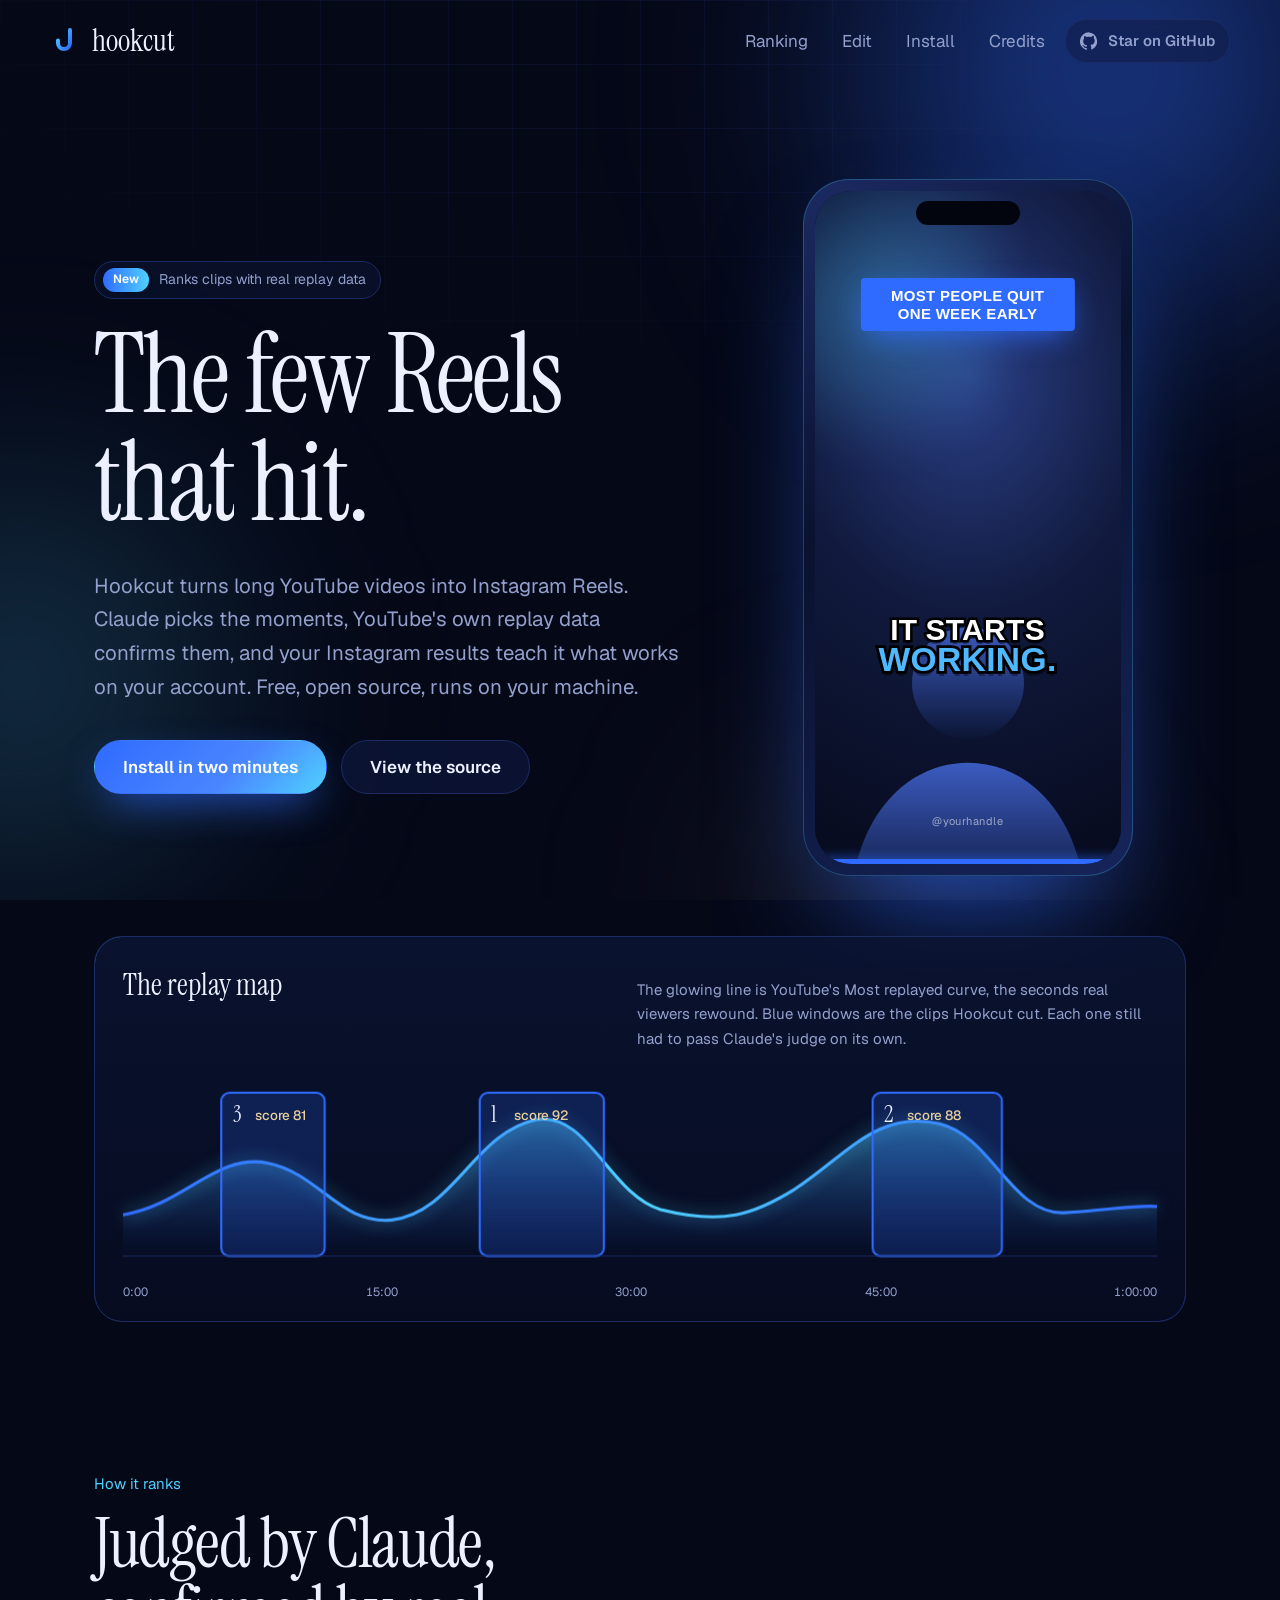
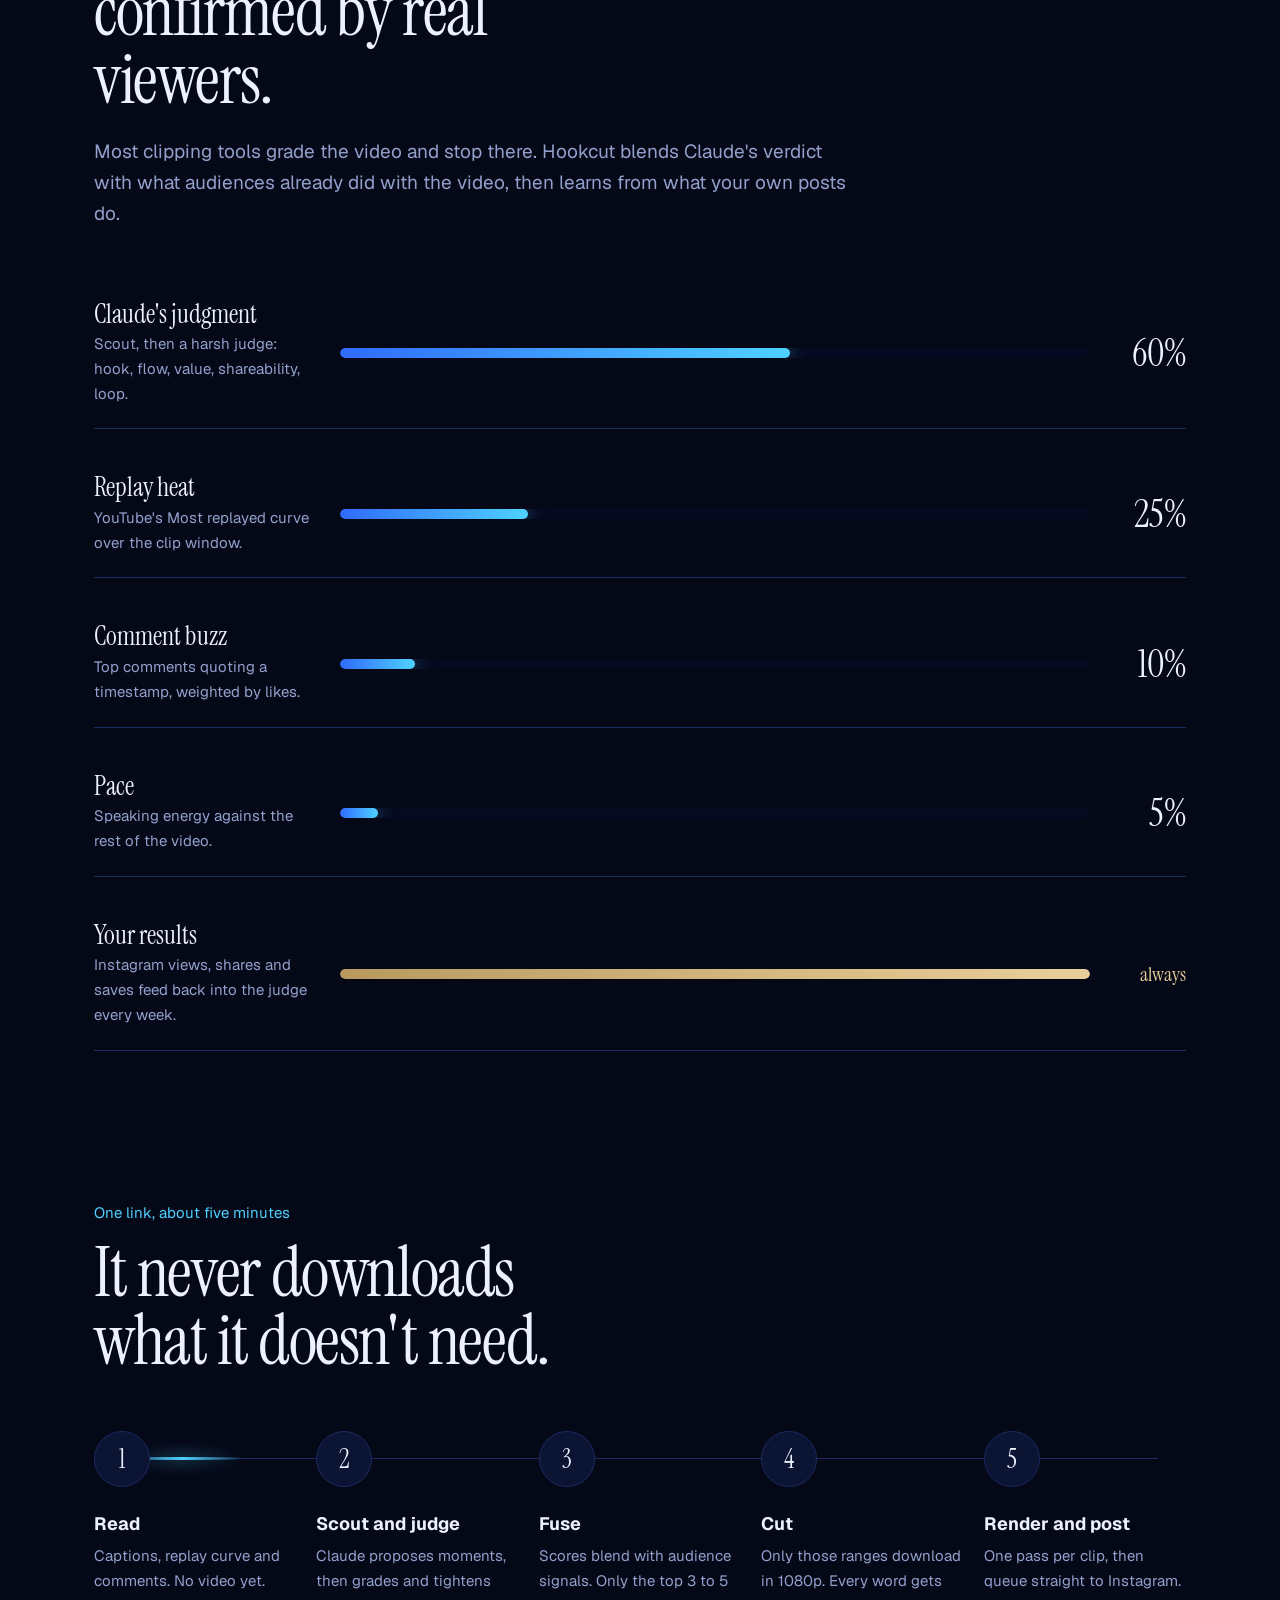
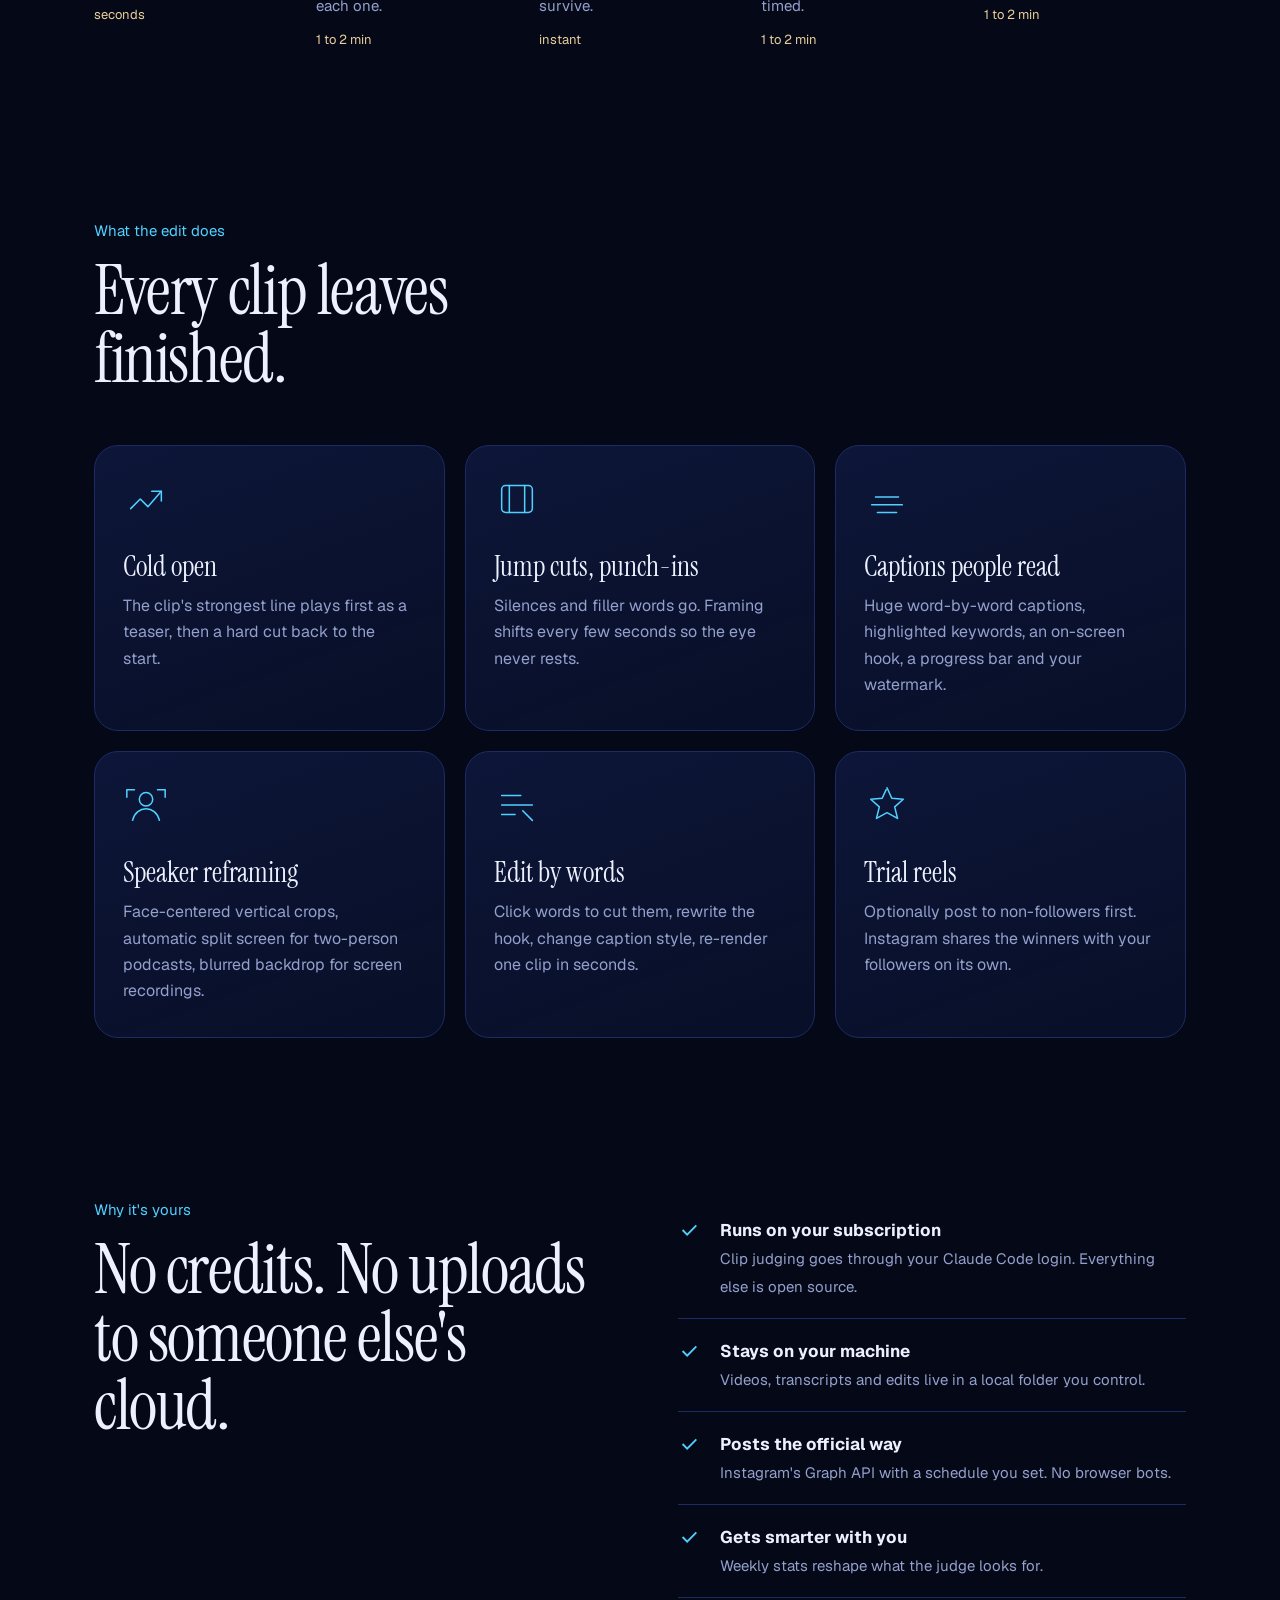
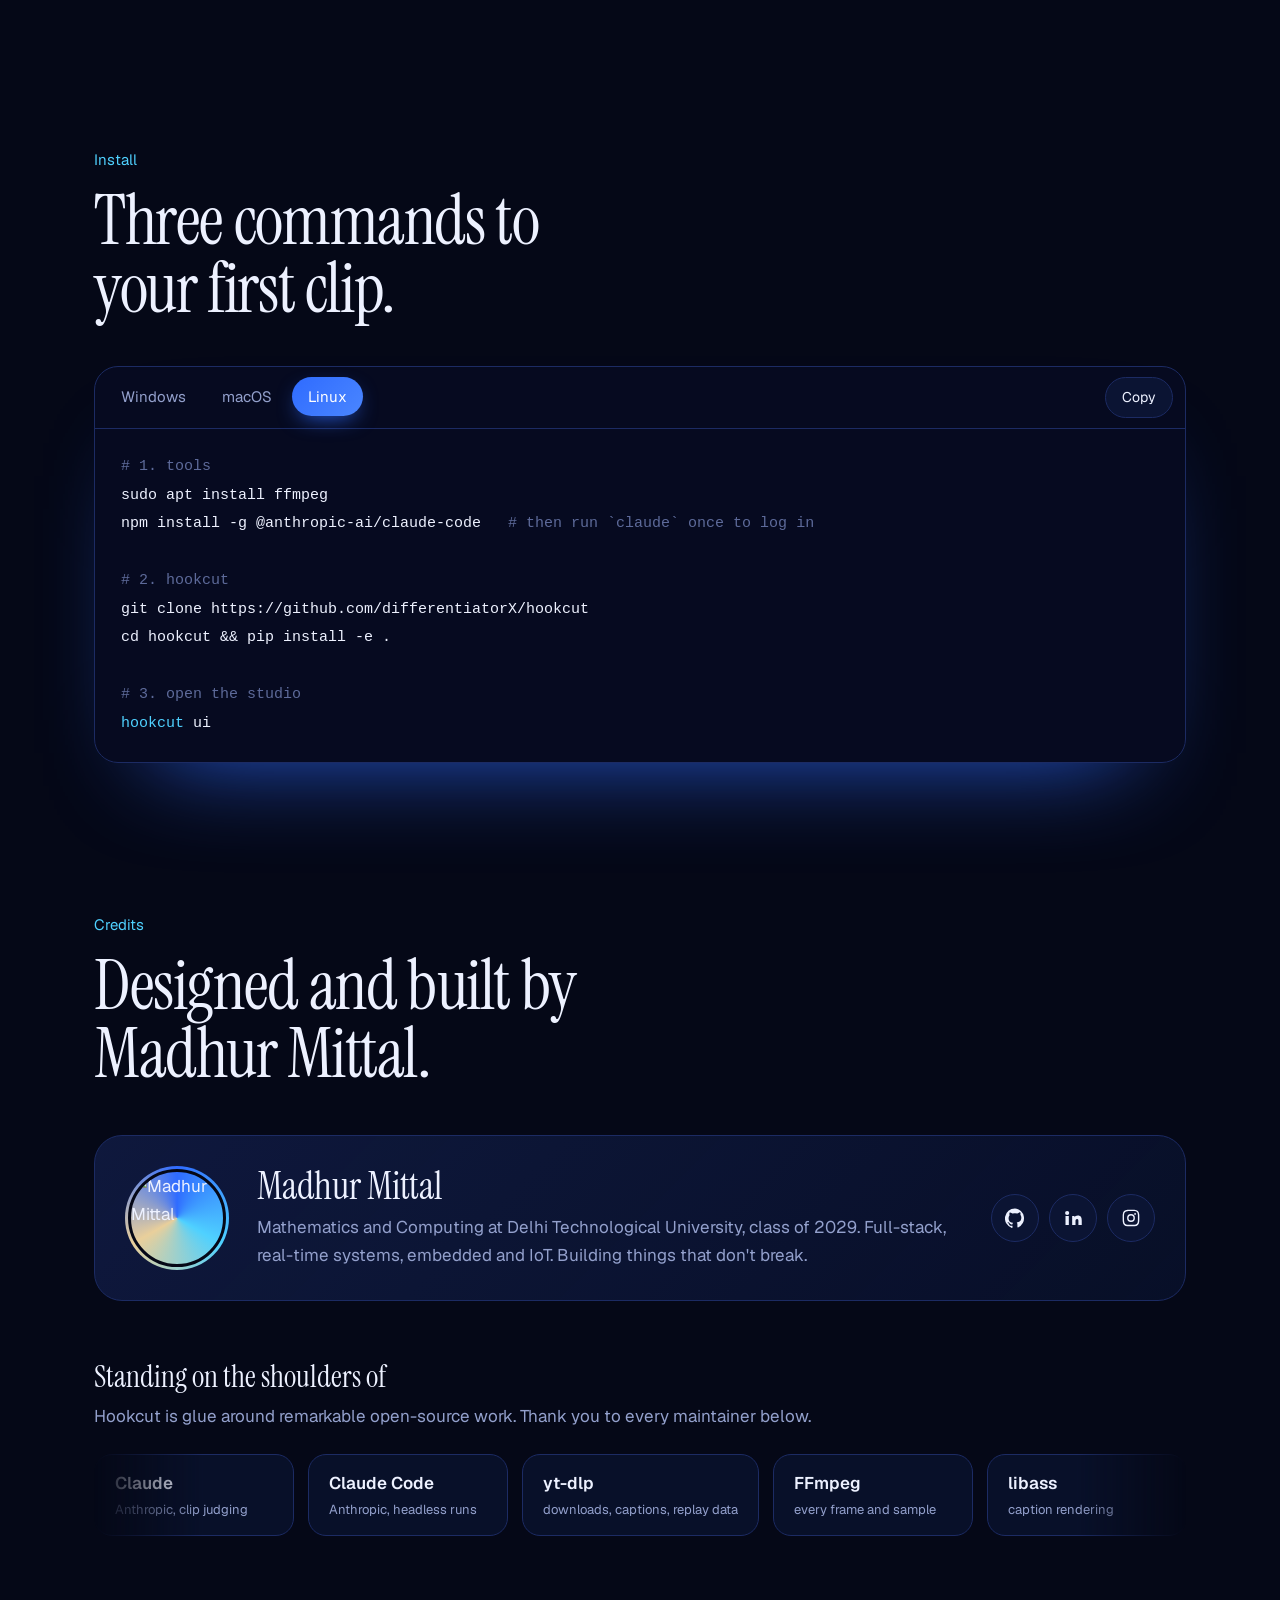
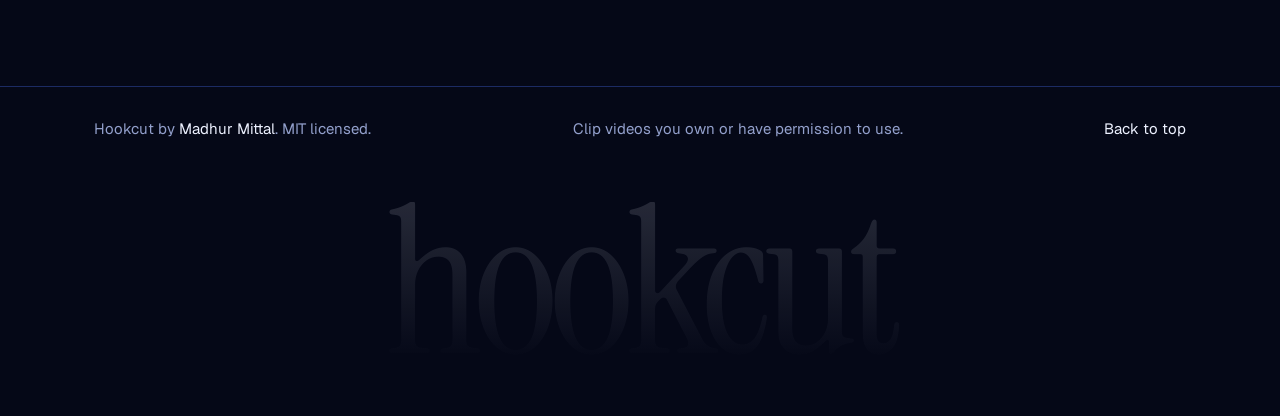
==== commit 8a11388e: "Update 2026-11-02 02:07" ====
--- a/docs/index.html
+++ b/docs/index.html
@@ -8,7 +8,9 @@
 <meta name="description" content="Open-source AI clipper by Madhur Mittal. Claude picks the moments, YouTube's replay data confirms them, and your Instagram results teach it.">
 <meta property="og:title" content="Hookcut, the few Reels that hit">
 <meta property="og:description" content="Long video in. The few Reels that hit out. Open source, runs on your machine.">
-<meta property="og:image" content="https://differentiatorx.github.io/hookcut/readme/banner.svg">
+<meta property="og:image" content="https://differentiatorx.github.io/hookcut/social-preview.png">
+<meta property="og:url" content="https://differentiatorx.github.io/hookcut/">
+<meta name="twitter:card" content="summary_large_image">
 <link rel="icon" href="logo.svg">
 <link rel="preload" href="fonts/InstrumentSerif-Regular.woff2" as="font" type="font/woff2" crossorigin>
 <link rel="preload" href="fonts/Geist-Variable.woff2" as="font" type="font/woff2" crossorigin>
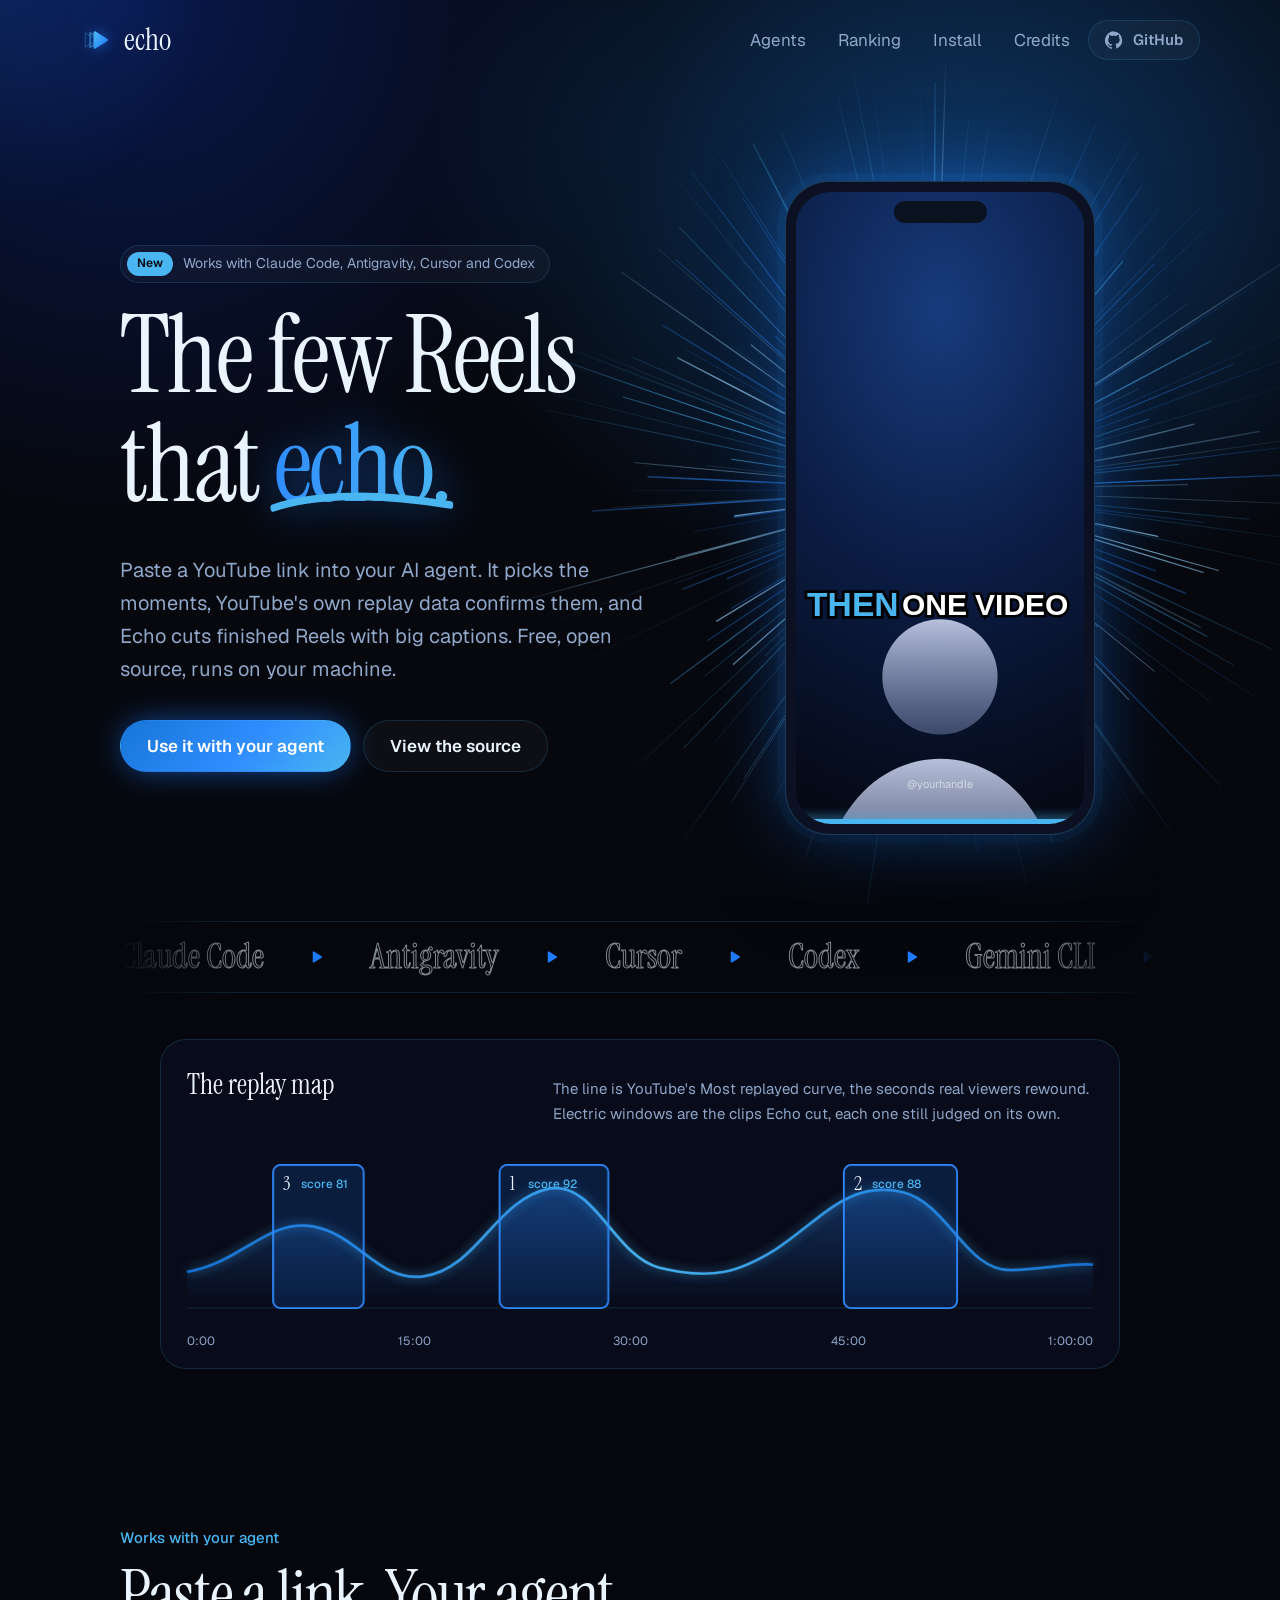
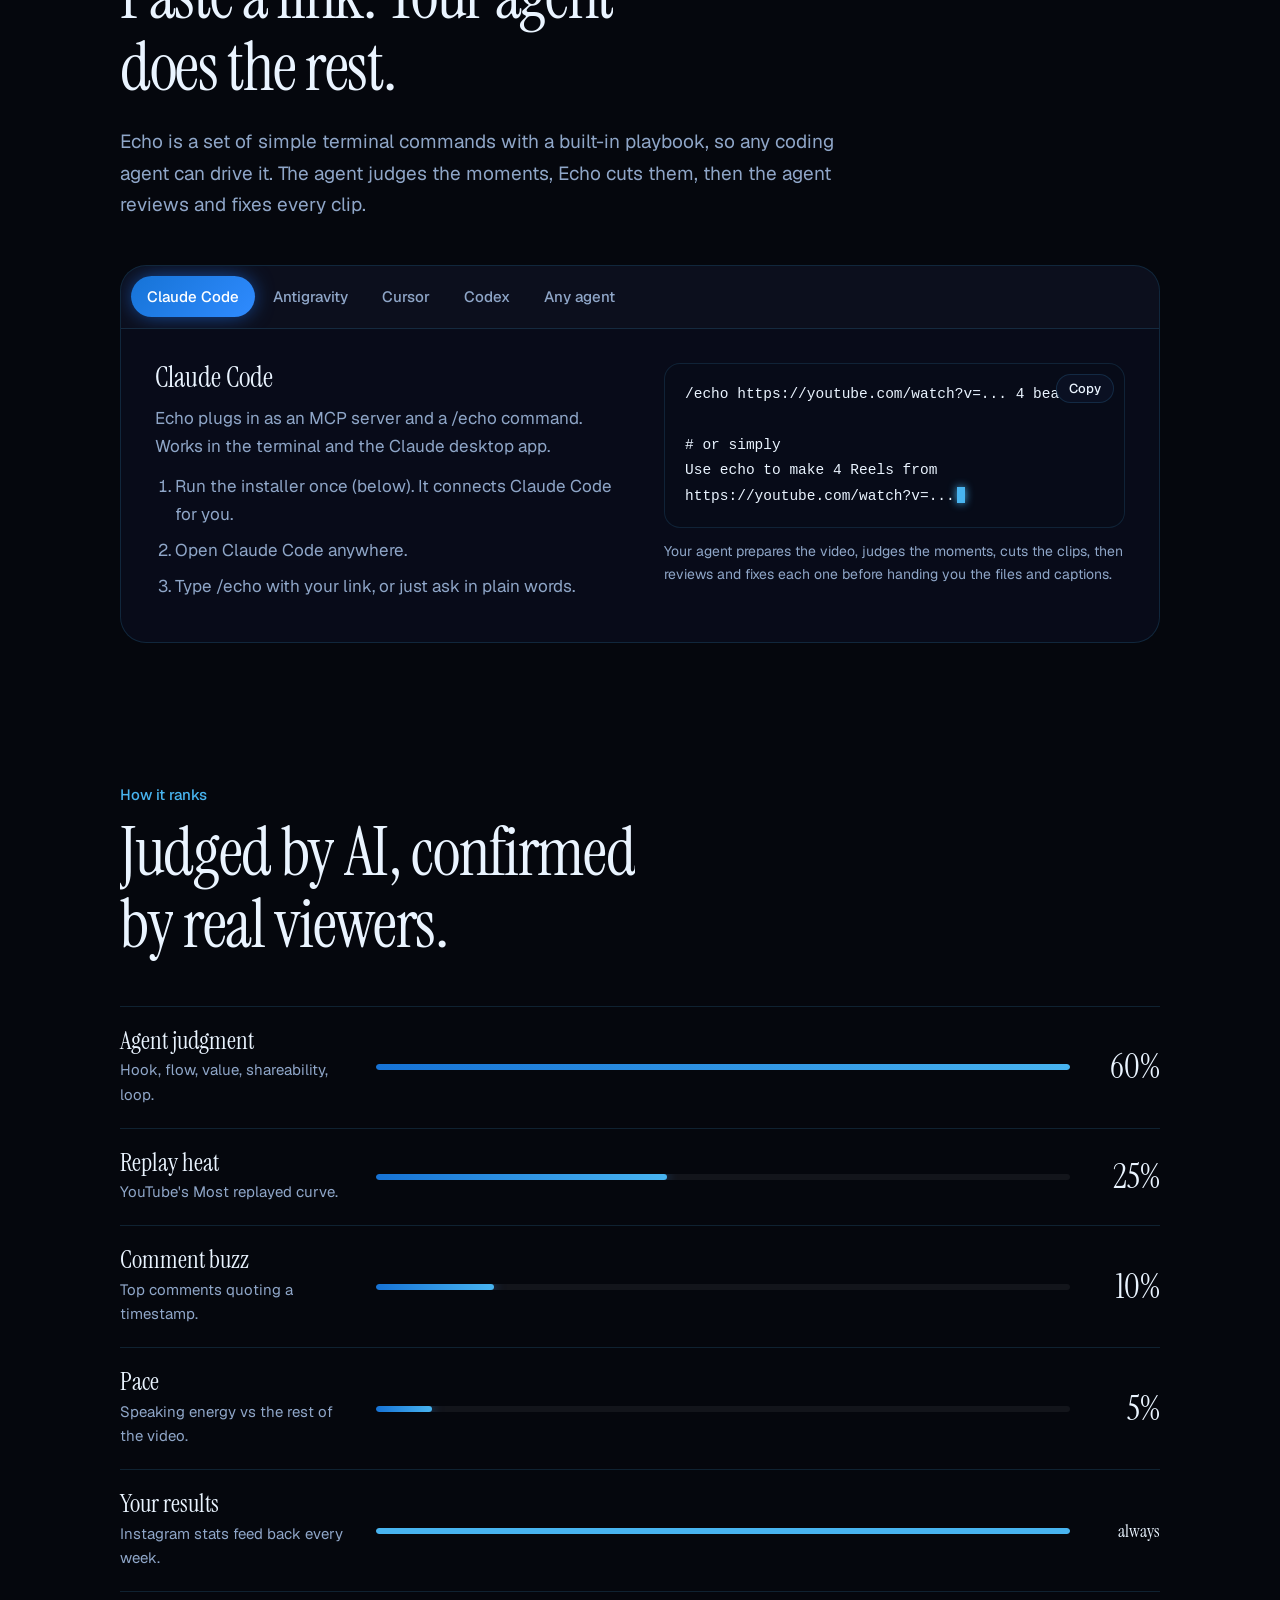
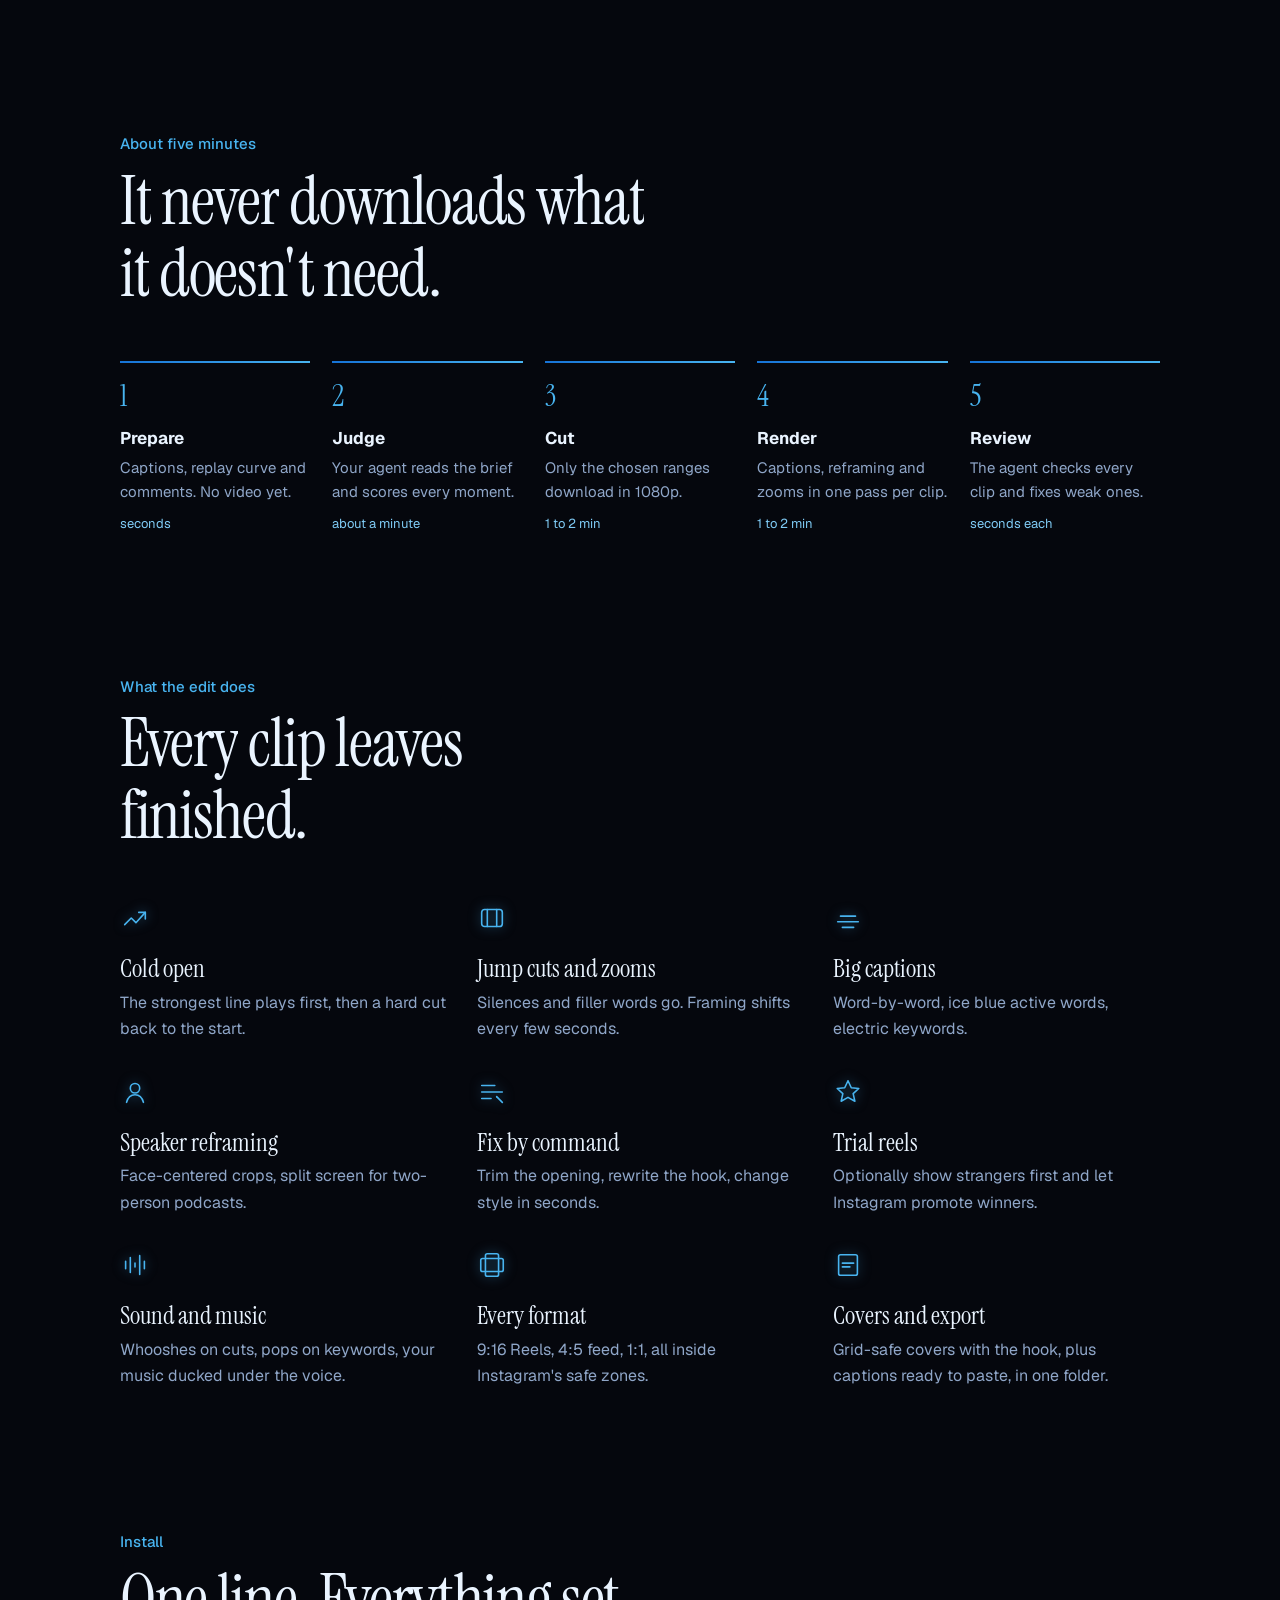
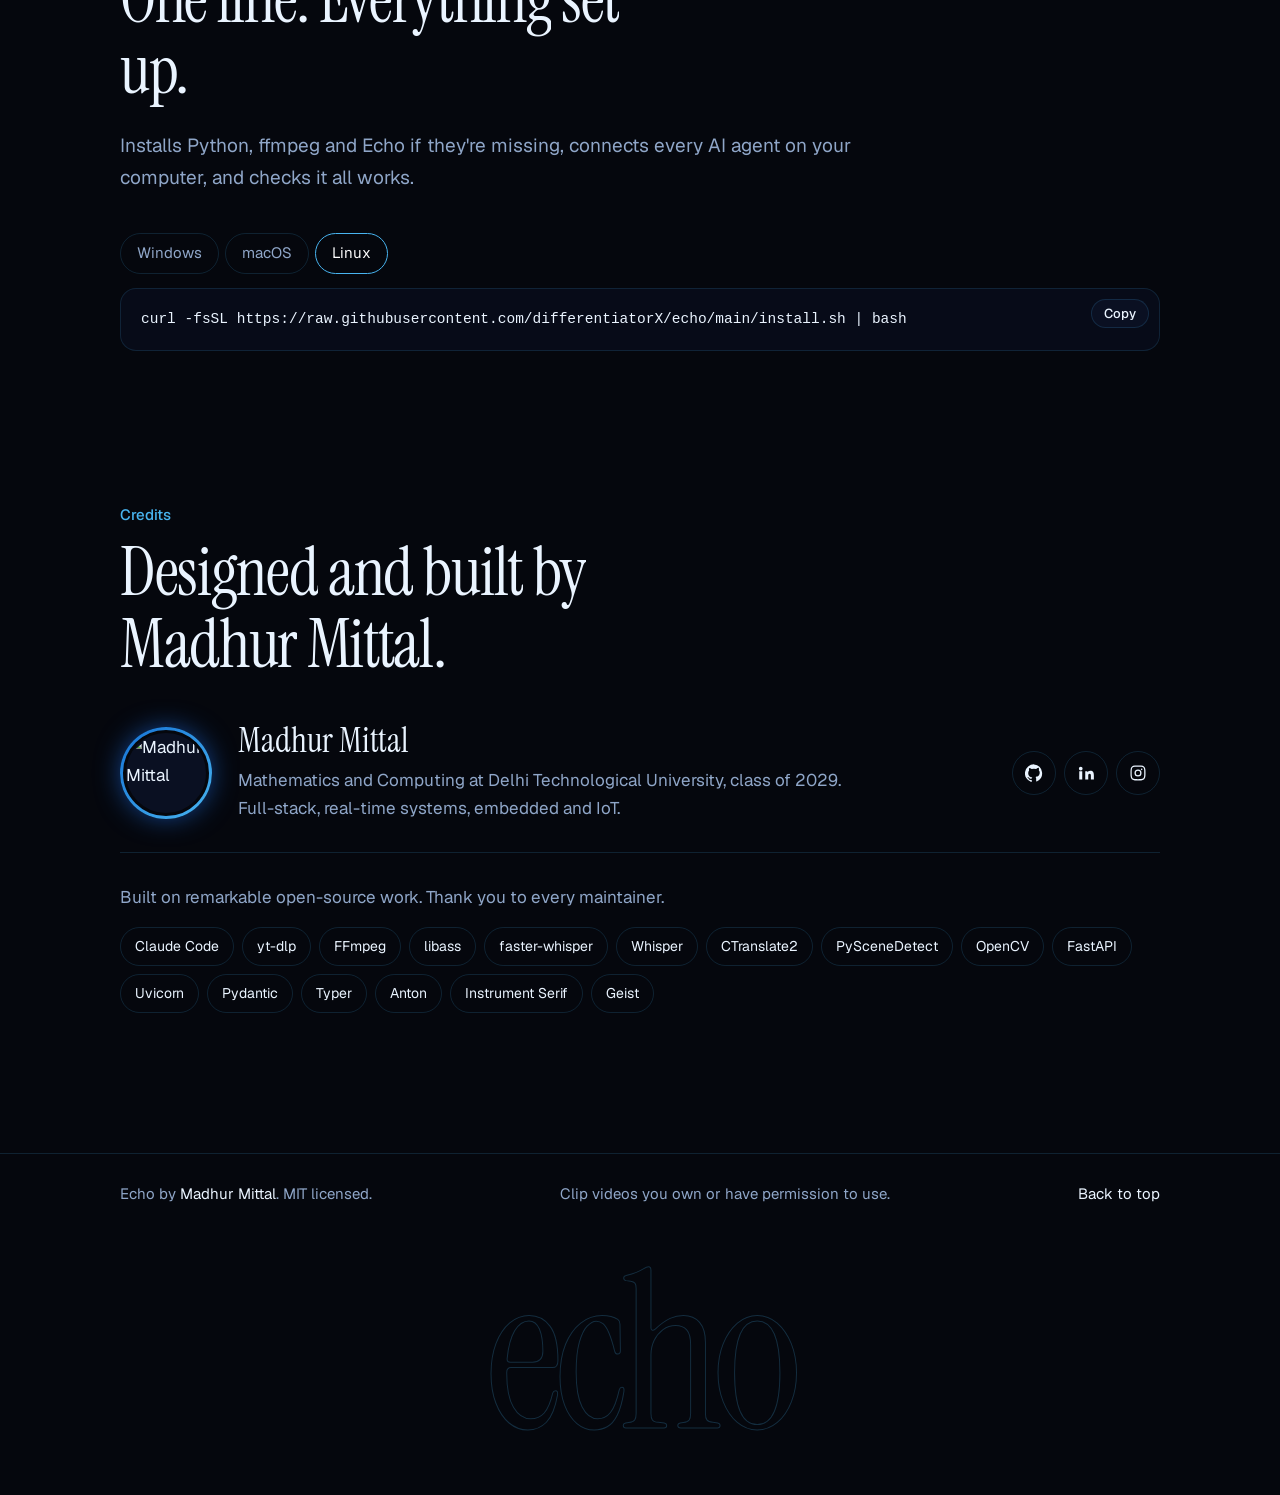
==== commit 17a360d3: "Echo: MCP for every agent, Instagram tools, new editing features" ====
--- a/docs/index.html
+++ b/docs/index.html
@@ -3,13 +3,13 @@
 <head>
 <meta charset="utf-8">
 <meta name="viewport" content="width=device-width, initial-scale=1">
-<meta name="theme-color" content="#050817">
-<title>Hookcut, the few Reels that hit</title>
-<meta name="description" content="Open-source AI clipper by Madhur Mittal. Claude picks the moments, YouTube's replay data confirms them, and your Instagram results teach it.">
-<meta property="og:title" content="Hookcut, the few Reels that hit">
-<meta property="og:description" content="Long video in. The few Reels that hit out. Open source, runs on your machine.">
-<meta property="og:image" content="https://differentiatorx.github.io/hookcut/social-preview.png">
-<meta property="og:url" content="https://differentiatorx.github.io/hookcut/">
+<meta name="theme-color" content="#05070D">
+<title>Echo, the few Reels that echo</title>
+<meta name="description" content="Open-source AI clipper by Madhur Mittal. Your AI agent picks the moments, YouTube's replay data confirms them, Echo cuts the Reels.">
+<meta property="og:title" content="Echo, the few Reels that echo">
+<meta property="og:description" content="Long video in. The few Reels that echo. Works with Claude Code, Antigravity, Cursor and Codex.">
+<meta property="og:image" content="https://differentiatorx.github.io/echo/social-preview.png">
+<meta property="og:url" content="https://differentiatorx.github.io/echo/">
 <meta name="twitter:card" content="summary_large_image">
 <link rel="icon" href="logo.svg">
 <link rel="preload" href="fonts/InstrumentSerif-Regular.woff2" as="font" type="font/woff2" crossorigin>
@@ -18,315 +18,360 @@
 @font-face{font-family:"Instrument Serif";src:url(fonts/InstrumentSerif-Regular.woff2) format("woff2");font-display:swap}
 @font-face{font-family:"Instrument Serif";font-style:italic;src:url(fonts/InstrumentSerif-Italic.woff2) format("woff2");font-display:swap}
 @font-face{font-family:"Geist";src:url(fonts/Geist-Variable.woff2) format("woff2");font-weight:100 900;font-display:swap}
-:root{
-  --abyss:#050817;--deep:#070C22;--night:#0B1433;--raise:#111D47;--rim:#1C2B63;
-  --electric:#2F6BFF;--volt:#4FD1FF;--champagne:#E9CF9B;--platinum:#EDF1FF;--mist:#93A0CC;
-  --serif:"Instrument Serif","Iowan Old Style",Georgia,serif;--sans:"Geist",system-ui,-apple-system,"Segoe UI",sans-serif;
-  --ease:cubic-bezier(.22,1,.36,1);--spring:cubic-bezier(.34,1.4,.64,1);color-scheme:dark
-}
+:root{--white:#05070D;--cloud:#0A1022;--line:rgba(72,180,240,.16);--ink:#EAF4FF;--soft:#8FA6C8;--sky:#48B4F0;--sky-deep:#7FCBF5;--sky-wash:#08174A;--pink:#2F8BFF;--pink-deep:#1673D6;--pink-wash:rgba(30,123,255,.2);--royal:#05070D;--electric:#1E7BFF;--ice:#48B4F0;--navy:#08174A;
+--serif:"Instrument Serif","Iowan Old Style",Georgia,serif;--sans:"Geist",system-ui,-apple-system,"Segoe UI",sans-serif;--ease:cubic-bezier(.22,1,.36,1);--spring:cubic-bezier(.34,1.3,.64,1);color-scheme:dark}
 *{box-sizing:border-box}html{scroll-behavior:smooth}
-body{margin:0;background:var(--abyss);color:var(--platinum);font:17px/1.65 var(--sans);-webkit-font-smoothing:antialiased;overflow-x:hidden}
-::selection{background:var(--electric);color:#fff}
-a{color:inherit}:focus-visible{outline:2px solid var(--volt);outline-offset:3px;border-radius:8px}
-.wrap{max-width:1180px;margin:0 auto;padding:0 clamp(20px,4vw,44px)}
-
-/* atmosphere */
-.aurora{position:fixed;inset:0;z-index:-2;pointer-events:none;overflow:hidden}
-.aurora i{position:absolute;border-radius:50%;filter:blur(100px);will-change:transform}
-.aurora i:nth-child(1){width:780px;height:780px;top:-320px;right:-220px;background:radial-gradient(circle,rgba(47,107,255,.6),transparent 65%);animation:da 28s var(--ease) infinite alternate}
-.aurora i:nth-child(2){width:640px;height:640px;top:40vh;left:-300px;background:radial-gradient(circle,rgba(79,209,255,.26),transparent 65%);animation:db 34s var(--ease) infinite alternate}
-.aurora i:nth-child(3){width:520px;height:520px;bottom:-260px;right:10%;background:radial-gradient(circle,rgba(233,207,155,.12),transparent 65%);animation:da 40s var(--ease) infinite alternate-reverse}
-@keyframes da{to{transform:translate(-160px,140px) scale(1.14)}}@keyframes db{to{transform:translate(200px,-120px) scale(1.1)}}
-.grid{position:fixed;inset:0;z-index:-1;pointer-events:none;background-image:linear-gradient(rgba(28,43,99,.22) 1px,transparent 1px),linear-gradient(90deg,rgba(28,43,99,.22) 1px,transparent 1px);background-size:64px 64px;mask-image:radial-gradient(ellipse 80% 60% at 50% 0%,#000 30%,transparent 75%)}
-.glow{position:fixed;width:520px;height:520px;border-radius:50%;pointer-events:none;z-index:-1;background:radial-gradient(circle,rgba(47,107,255,.16),transparent 60%);transform:translate(-50%,-50%);left:-999px;top:-999px;transition:opacity .6s var(--ease)}
-.progress{position:fixed;top:0;left:0;right:0;height:2px;z-index:20;background:linear-gradient(90deg,var(--electric),var(--volt));transform-origin:left;transform:scaleX(0)}
-
-/* nav */
-header{position:sticky;top:0;z-index:10;transition:background .6s var(--ease),border-color .6s var(--ease),backdrop-filter .6s;border-bottom:1px solid transparent}
-header.solid{background:rgba(5,8,23,.66);backdrop-filter:blur(18px) saturate(140%);border-color:rgba(28,43,99,.6)}
-.navin{display:flex;justify-content:space-between;align-items:center;padding:18px 0}
+body{margin:0;background:var(--white);color:var(--ink);font:17px/1.65 var(--sans);-webkit-font-smoothing:antialiased;overflow-x:hidden}
+::selection{background:var(--pink);color:#fff}
+a{color:inherit}:focus-visible{outline:2px solid var(--sky);outline-offset:3px;border-radius:8px}
+.wrap{max-width:1120px;margin:0 auto;padding:0 clamp(20px,4vw,40px)}
+.wash{position:absolute;inset:0 0 auto 0;height:760px;z-index:-1;pointer-events:none;background:radial-gradient(50% 70% at 15% 10%,var(--sky-wash),transparent 70%),radial-gradient(45% 60% at 90% 0%,var(--pink-wash),transparent 70%)}
+
+header{position:sticky;top:0;z-index:10;border-bottom:1px solid transparent;transition:background .5s var(--ease),border-color .5s var(--ease)}
+header.solid{background:rgba(255,255,255,.8);backdrop-filter:blur(16px) saturate(160%);border-color:var(--line)}
+.nav{display:flex;justify-content:space-between;align-items:center;padding:18px 0}
 .brand{display:flex;gap:10px;align-items:center;text-decoration:none;font:400 30px/1 var(--serif)}
-.brand svg{width:32px;height:32px;fill:none;stroke:url(#bg);stroke-width:4;stroke-linecap:round;transition:transform .7s var(--spring)}
-.brand:hover svg{transform:rotate(-14deg) translateY(-2px)}
-.links{display:flex;gap:6px;align-items:center}
-.links a{text-decoration:none;color:var(--mist);padding:9px 14px;position:relative;transition:color .4s var(--ease)}
-.links a::after{content:"";position:absolute;left:14px;right:14px;bottom:5px;height:1px;background:linear-gradient(90deg,var(--electric),var(--volt));transform:scaleX(0);transform-origin:right;transition:transform .55s var(--ease)}
-.links a:hover{color:var(--platinum)}.links a:hover::after{transform:scaleX(1);transform-origin:left}
-
-/* buttons */
-.btn{position:relative;overflow:hidden;isolation:isolate;display:inline-flex;align-items:center;gap:10px;min-height:54px;padding:0 28px;border-radius:999px;font-weight:600;text-decoration:none;border:1px solid var(--rim);background:rgba(17,29,71,.55);backdrop-filter:blur(8px);transition:transform .6s var(--spring),box-shadow .6s var(--ease),border-color .5s var(--ease)}
-.btn:hover{border-color:rgba(79,209,255,.6);box-shadow:0 18px 40px -18px rgba(47,107,255,.9)}
-.btn.p{background:linear-gradient(135deg,var(--electric),#4A86FF 60%,var(--volt));border-color:transparent;color:#fff;box-shadow:0 16px 44px -14px rgba(47,107,255,.95)}
-.btn.p::before{content:"";position:absolute;inset:0;z-index:-1;background:linear-gradient(110deg,transparent 30%,rgba(255,255,255,.5) 50%,transparent 70%);transform:translateX(-120%);animation:sheenbtn 4.5s var(--ease) 2s infinite}
-@keyframes sheenbtn{0%{transform:translateX(-120%)}35%,100%{transform:translateX(120%)}}
+.brand .mk{width:34px;height:34px;overflow:visible}
+.mk path{stroke-linejoin:round;stroke-linecap:round;transform-box:fill-box}
+.mk .f{fill:url(#bg);stroke:url(#bg);stroke-width:2.4;filter:drop-shadow(0 0 6px rgba(30,123,255,.7));transition:transform .6s var(--spring)}
+.mk .s{fill:none;stroke:#48B4F0;stroke-width:1.5}.mk .g{fill:none;stroke:#48B4F0;stroke-width:1.5;animation:ghost 2.8s var(--ease) infinite}
+.mk .g2{animation-delay:1.4s}
+@keyframes ghost{0%{transform:translateX(0);opacity:.75}100%{transform:translateX(-10px);opacity:0}}
+.brand:hover .mk .f{transform:translateX(2px) scale(1.06)}
+.brand:hover .mk .g{animation-duration:1.4s}
+.links{display:flex;gap:4px;align-items:center}
+.links a{text-decoration:none;color:var(--soft);padding:8px 14px;position:relative;transition:color .3s var(--ease)}
+.links a:not(.btn)::after{content:"";position:absolute;left:14px;right:14px;bottom:4px;height:1.5px;background:var(--pink);transform:scaleX(0);transform-origin:right;transition:transform .5s var(--ease)}
+.links a:not(.btn):hover{color:var(--ink)}.links a:not(.btn):hover::after{transform:scaleX(1);transform-origin:left}
+
+.btn{display:inline-flex;align-items:center;gap:10px;min-height:52px;padding:0 26px;border-radius:999px;font-weight:600;text-decoration:none;border:1px solid var(--line);background:var(--white);color:var(--ink);transition:transform .5s var(--spring),box-shadow .4s var(--ease),border-color .3s var(--ease),background .3s var(--ease)}
+.btn:hover{transform:translateY(-2px);border-color:var(--sky);box-shadow:0 12px 28px -16px rgba(56,189,248,.9)}
+.btn.p{background:var(--pink-deep);border-color:var(--pink-deep);color:#fff}
+.btn.p:hover{background:var(--pink);border-color:var(--pink);box-shadow:0 14px 30px -14px rgba(255,46,138,.85)}
+.btn.sm{min-height:40px;padding:0 16px;font-size:15px}
 .btn svg{width:18px;height:18px}
-.gh{min-height:42px;padding:0 18px;font-size:15px}
-
-/* hero */
-.hero{display:grid;grid-template-columns:1.15fr .85fr;gap:clamp(30px,5vw,70px);align-items:center;padding:clamp(40px,8vw,96px) 0 40px}
-.kicker{display:inline-flex;align-items:center;gap:10px;padding:6px 14px 6px 8px;border:1px solid var(--rim);border-radius:999px;font-size:14px;color:var(--mist);background:rgba(11,20,51,.6);text-decoration:none;transition:border-color .5s var(--ease)}
-.kicker:hover{border-color:var(--electric)}
-.kicker b{background:linear-gradient(90deg,var(--electric),var(--volt));color:#fff;border-radius:999px;padding:2px 10px;font-size:12px;font-weight:600}
-h1{font:400 clamp(56px,8.6vw,124px)/.9 var(--serif);letter-spacing:-.025em;margin:26px 0 0}
-h1 .w{display:inline-block;overflow:hidden;vertical-align:top;padding-bottom:.08em}
-h1 .w>span{display:inline-block;transform:translateY(105%);filter:blur(10px);opacity:0;background:linear-gradient(100deg,var(--platinum) 0%,var(--platinum) 40%,#A9CBFF 50%,var(--platinum) 60%,var(--platinum) 100%);background-size:250% 100%;background-position:100% 0;-webkit-background-clip:text;background-clip:text;color:transparent;animation:up 1.2s var(--ease) forwards,shine 8s var(--ease) infinite;animation-delay:calc(var(--d)*90ms + .15s),calc(var(--d)*120ms + 2.4s)}
-@keyframes up{to{transform:none;filter:blur(0);opacity:1}}
-.shine{background:linear-gradient(100deg,var(--platinum) 0%,var(--platinum) 40%,#A9CBFF 50%,var(--platinum) 60%,var(--platinum) 100%);background-size:250% 100%;-webkit-background-clip:text;background-clip:text;color:transparent;animation:shine 8s var(--ease) 2s infinite}
-@keyframes shine{0%,15%{background-position:100% 0}65%,100%{background-position:0 0}}
-.lede{font-size:clamp(18px,1.6vw,21px);color:var(--mist);max-width:54ch;margin:28px 0 36px}
-.cta{display:flex;gap:14px;flex-wrap:wrap}
-.fade{opacity:0;transform:translateY(16px);filter:blur(6px);animation:in 1.2s var(--ease) forwards;animation-delay:var(--t,0s)}
-@keyframes in{to{opacity:1;transform:none;filter:blur(0)}}
-
-/* phone demo */
-.phone{position:relative;justify-self:center;width:min(330px,80vw);aspect-ratio:9/19;border-radius:46px;padding:12px;background:linear-gradient(145deg,#1B2A63,#0A1230 40%,#16245A);box-shadow:0 60px 120px -40px rgba(47,107,255,.75),inset 0 0 0 1px rgba(79,209,255,.25);animation:float 8s ease-in-out infinite}
-@keyframes float{50%{transform:translateY(-12px) rotate(.6deg)}}
-.screen{position:relative;height:100%;border-radius:36px;overflow:hidden;background:#0A0F24}
-.scene{position:absolute;inset:-6%;background:radial-gradient(120% 70% at 50% 30%,#2A3F86 0%,#111A3E 45%,#060A1C 100%);transition:transform 1.1s var(--ease)}
-.scene .light{position:absolute;width:70%;height:50%;left:-10%;top:-5%;background:radial-gradient(circle,rgba(79,209,255,.35),transparent 70%);filter:blur(20px)}
-.scene svg{position:absolute;left:50%;bottom:0;width:86%;transform:translateX(-50%)}
-.hookbox{position:absolute;top:13%;left:50%;transform:translate(-50%,-10px);background:var(--electric);color:#fff;font:800 15px/1.15 Impact,"Anton","Arial Narrow",sans-serif;text-transform:uppercase;letter-spacing:.02em;padding:9px 12px;text-align:center;width:70%;border-radius:4px;opacity:0;transition:opacity .5s var(--ease),transform .6s var(--spring);box-shadow:0 10px 30px -8px rgba(47,107,255,.9)}
+
+.hero{display:grid;grid-template-columns:1.1fr .9fr;gap:clamp(30px,5vw,70px);align-items:center;padding:clamp(40px,8vw,100px) 0 30px}
+.tag{display:inline-flex;gap:10px;align-items:center;font-size:14px;color:var(--soft);padding:6px 14px 6px 6px;border:1px solid var(--line);border-radius:999px;background:var(--white)}
+.tag b{font-weight:600;color:#fff;background:var(--sky-deep);padding:2px 10px;border-radius:999px;font-size:12px}
+h1{font:400 clamp(58px,8.4vw,118px)/.92 var(--serif);letter-spacing:-.025em;margin:24px 0 0}
+h1 .w{display:inline-block;overflow:hidden;vertical-align:top;padding-bottom:.1em}
+h1.settled .w{overflow:visible}
+h1 .w>span{display:inline-block;transform:translateY(105%);animation:up 1.1s var(--ease) forwards;animation-delay:calc(var(--d)*80ms + .1s)}
+@keyframes up{to{transform:none}}
+.hit{position:relative;color:var(--pink-deep)}
+.hit svg{position:absolute;left:-2%;bottom:-.02em;width:104%;height:.28em;overflow:visible}
+.hit path{fill:none;stroke:var(--sky);stroke-width:5;stroke-linecap:round;stroke-dasharray:240;stroke-dashoffset:240;animation:ul 1.2s var(--ease) 1s forwards}
+@keyframes ul{to{stroke-dashoffset:0}}
+.lede{font-size:clamp(18px,1.6vw,20px);color:var(--soft);max-width:52ch;margin:28px 0 34px}
+.cta{display:flex;gap:12px;flex-wrap:wrap}
+.fade{opacity:0;transform:translateY(14px);animation:fi 1s var(--ease) forwards;animation-delay:var(--t,0s)}
+@keyframes fi{to{opacity:1;transform:none}}
+
+.phone-wrap{justify-self:center}
+.phone{position:relative;width:min(310px,78vw);aspect-ratio:9/19;border-radius:44px;padding:10px;background:var(--white);border:1px solid var(--line);box-shadow:0 50px 90px -40px rgba(14,27,44,.4),0 0 0 8px var(--cloud);animation:float 7s ease-in-out infinite}
+@keyframes float{50%{transform:translateY(-10px)}}
+.screen{position:relative;height:100%;border-radius:35px;overflow:hidden;background:#0E1B2C}
+.scene{position:absolute;inset:-6%;background:radial-gradient(110% 70% at 50% 25%,#7CD4FB 0%,#2B8FD0 45%,#0E2A4A 100%);transition:transform 1s var(--ease)}
+.scene svg{position:absolute;left:50%;bottom:0;width:84%;transform:translateX(-50%)}
+.notch{position:absolute;top:9px;left:50%;transform:translateX(-50%);width:32%;height:22px;border-radius:20px;background:#08111d;z-index:3}
+.hookbox{position:absolute;top:13%;left:50%;transform:translate(-50%,-8px);width:70%;background:var(--pink);color:#fff;font:800 15px/1.15 Impact,"Anton","Arial Narrow",sans-serif;text-transform:uppercase;letter-spacing:.02em;padding:9px 12px;text-align:center;border-radius:4px;opacity:0;transition:opacity .5s var(--ease),transform .6s var(--spring)}
 .hookbox.on{opacity:1;transform:translate(-50%,0)}
-.cap{position:absolute;left:0;right:0;top:63%;text-align:center;font:900 30px/1 Impact,"Anton","Arial Narrow",sans-serif;text-transform:uppercase;color:#fff;letter-spacing:.01em;-webkit-text-stroke:5px #000;paint-order:stroke fill;text-shadow:0 4px 0 rgba(0,0,0,.35)}
+.cap{position:absolute;left:0;right:0;top:63%;text-align:center;font:900 30px/1 Impact,"Anton","Arial Narrow",sans-serif;text-transform:uppercase;color:#fff;-webkit-text-stroke:5px #000;paint-order:stroke fill}
 .cap span{display:inline-block;margin:0 4px;transition:color .15s,transform .3s var(--spring)}
-.cap span.a{color:#4FB8FF;transform:scale(1.12)}.cap span.k{color:#FFD98A}
-.cap.pop{animation:pop .32s var(--spring)}@keyframes pop{from{transform:scale(.78)}}
-.bar{position:absolute;left:0;bottom:0;height:5px;background:var(--electric);box-shadow:0 0 12px var(--electric);width:0}
-.mark{position:absolute;bottom:5%;left:0;right:0;text-align:center;font-size:11px;color:rgba(255,255,255,.55);letter-spacing:.04em}
-.notch{position:absolute;top:10px;left:50%;transform:translateX(-50%);width:34%;height:24px;border-radius:20px;background:#03050E;z-index:3}
-
-/* replay map */
-.map{position:relative;margin:40px 0 0;padding:28px 28px 18px;border-radius:28px;border:1px solid var(--rim);background:linear-gradient(180deg,rgba(11,20,51,.85),rgba(7,12,34,.85));overflow:hidden}
-.map::before{content:"";position:absolute;inset:-1px;border-radius:inherit;padding:1px;background:linear-gradient(120deg,rgba(79,209,255,.6),transparent 35%,transparent 65%,rgba(47,107,255,.6));-webkit-mask:linear-gradient(#000 0 0) content-box,linear-gradient(#000 0 0);-webkit-mask-composite:xor;mask-composite:exclude;pointer-events:none}
-.map-top{display:flex;justify-content:space-between;align-items:baseline;flex-wrap:wrap;gap:12px}
-.map-top h3{font:400 30px var(--serif);margin:0}.map-top p{margin:0;color:var(--mist);font-size:15px;max-width:52ch}
-.plot{position:relative;margin-top:18px}
-.plot svg{display:block;width:100%;height:auto;overflow:visible}
-.cl{fill:none;stroke:url(#hl);stroke-width:3;filter:drop-shadow(0 0 8px rgba(79,209,255,.7));stroke-dasharray:2600;stroke-dashoffset:2600}
+.cap span.a{color:var(--sky);transform:scale(1.12)}.cap span.k{color:var(--pink)}
+.cap.pop{animation:pop .3s var(--spring)}@keyframes pop{from{transform:scale(.8)}}
+.pbar{position:absolute;left:0;bottom:0;height:5px;background:var(--pink);width:0}
+.mark{position:absolute;bottom:5%;left:0;right:0;text-align:center;font-size:11px;color:rgba(255,255,255,.6)}
+
+.map{margin-top:46px;padding:26px 26px 16px;border:1px solid var(--line);border-radius:26px;background:var(--white)}
+.map-top{display:flex;justify-content:space-between;align-items:baseline;gap:14px;flex-wrap:wrap}
+.map-top h3{font:400 28px var(--serif);margin:0}.map-top p{margin:0;color:var(--soft);font-size:15px;max-width:54ch}
+.plot{position:relative;margin-top:18px}.plot svg{display:block;width:100%;height:auto;overflow:visible}
+.cl{fill:none;stroke:url(#hl);stroke-width:3;stroke-dasharray:2600;stroke-dashoffset:2600}
 .cf{opacity:0}
-.win{fill:rgba(47,107,255,.2);stroke:var(--electric);stroke-width:2;transform-box:fill-box;transform-origin:bottom;transform:scaleY(0)}
-.wl{font:400 22px var(--serif);fill:var(--platinum);opacity:0}
-.ws{font:500 13px var(--sans);fill:var(--champagne);opacity:0}
-.in .cl{animation:dr 2.4s var(--ease) forwards}.in .cf{animation:op 1.4s var(--ease) 1.2s forwards}
-.in .win{animation:gr 1.1s var(--spring) forwards;animation-delay:calc(1.6s + var(--i)*.18s)}
-.in .wl,.in .ws{animation:op .9s var(--ease) forwards;animation-delay:calc(2s + var(--i)*.18s)}
+.win{fill:rgba(255,46,138,.08);stroke:var(--pink);stroke-width:2;transform-box:fill-box;transform-origin:bottom;transform:scaleY(0)}
+.wl{font:400 22px var(--serif);fill:var(--pink-deep);opacity:0}.ws{font:500 13px var(--sans);fill:var(--soft);opacity:0}
+.in .cl{animation:dr 2.2s var(--ease) forwards}.in .cf{animation:op 1.2s var(--ease) 1.1s forwards}
+.in .win{animation:gr 1s var(--spring) forwards;animation-delay:calc(1.5s + var(--i)*.16s)}
+.in .wl,.in .ws{animation:op .8s var(--ease) forwards;animation-delay:calc(1.9s + var(--i)*.16s)}
 @keyframes dr{to{stroke-dashoffset:0}}@keyframes op{to{opacity:1}}@keyframes gr{to{transform:scaleY(1)}}
-.ph{position:absolute;top:0;bottom:10%;width:2px;left:0;background:linear-gradient(var(--volt),transparent);box-shadow:0 0 16px var(--volt);opacity:0}
-.in .ph{animation:sw 7s var(--ease) 2.6s infinite}
-@keyframes sw{0%{left:0;opacity:0}8%,85%{opacity:1}100%{left:100%;opacity:0}}
-.axis{display:flex;justify-content:space-between;color:var(--mist);font-size:12px;margin-top:6px;font-variant-numeric:tabular-nums}
-
-/* sections */
-section{padding:clamp(90px,12vw,150px) 0 0}
-.eyebrow{color:var(--volt);font-size:15px;margin:0 0 14px}
-h2{font:400 clamp(40px,5.4vw,72px)/.98 var(--serif);letter-spacing:-.02em;margin:0;max-width:16ch}
-.intro{color:var(--mist);max-width:58ch;margin:22px 0 0;font-size:19px}
-.rv{opacity:0;transform:translateY(28px);filter:blur(8px);transition:opacity 1.1s var(--ease),transform 1.1s var(--ease),filter 1.1s var(--ease);transition-delay:calc(var(--i,0)*90ms)}
-.rv.in{opacity:1;transform:none;filter:none}
-
-/* signals */
-.signals{display:grid;gap:22px;margin-top:48px}
-.sig{display:grid;grid-template-columns:minmax(150px,220px) 1fr 70px;gap:26px;align-items:center;padding:22px 0;border-bottom:1px solid var(--rim)}
-.sig h3{font:400 26px/1.1 var(--serif);margin:0}.sig p{margin:4px 0 0;color:var(--mist);font-size:15px}
-.track{height:10px;border-radius:10px;background:rgba(7,12,34,.9);overflow:hidden;position:relative}
-.track i{position:absolute;inset:0;width:var(--w);border-radius:10px;background:linear-gradient(90deg,var(--electric),var(--volt));box-shadow:0 0 18px rgba(79,209,255,.55);transform:scaleX(0);transform-origin:left;transition:transform 1.8s var(--ease);transition-delay:calc(var(--i,0)*150ms + .2s)}
-.track i.gold{background:linear-gradient(90deg,#B89A5E,var(--champagne));box-shadow:0 0 18px rgba(233,207,155,.45)}
+.ph{position:absolute;top:0;bottom:10%;width:2px;left:0;background:linear-gradient(var(--sky),transparent);opacity:0}
+.in .ph{animation:sw 7s var(--ease) 2.6s infinite}@keyframes sw{0%{left:0;opacity:0}8%,85%{opacity:1}100%{left:100%;opacity:0}}
+.axis{display:flex;justify-content:space-between;color:var(--soft);font-size:12px;margin-top:6px}
+
+section{padding:clamp(90px,11vw,140px) 0 0}
+.eyebrow{color:var(--pink-deep);font-size:15px;font-weight:500;margin:0 0 12px}
+h2{font:400 clamp(40px,5.2vw,68px)/1 var(--serif);letter-spacing:-.02em;margin:0;max-width:17ch}
+.intro{color:var(--soft);max-width:58ch;margin:20px 0 0;font-size:19px}
+.rv{opacity:0;transform:translateY(22px);transition:opacity 1s var(--ease),transform 1s var(--ease);transition-delay:calc(var(--i,0)*80ms)}
+.rv.in{opacity:1;transform:none}
+
+/* agents */
+.agents{margin-top:44px;border:1px solid var(--line);border-radius:26px;overflow:hidden;background:var(--white)}
+.tabs{position:relative;display:flex;gap:2px;padding:10px;border-bottom:1px solid var(--line);overflow-x:auto;background:var(--cloud)}
+.tabs button{position:relative;z-index:1;border:0;background:transparent;font:inherit;font-size:15px;font-weight:500;color:var(--soft);padding:9px 16px;border-radius:999px;cursor:pointer;white-space:nowrap;transition:color .3s var(--ease)}
+.tabs button[aria-selected="true"]{color:var(--ink)}
+.ind{position:absolute;top:10px;height:41px;border-radius:999px;background:var(--white);box-shadow:0 2px 10px -4px rgba(14,27,44,.3);transition:left .55s var(--spring),width .55s var(--spring)}
+.panel{display:grid;grid-template-columns:1fr 1fr;gap:clamp(20px,4vw,48px);padding:clamp(22px,3vw,34px)}
+.panel h3{font:400 28px/1.1 var(--serif);margin:0 0 10px}.panel p{color:var(--soft);margin:0 0 12px}
+.panel ol{margin:0;padding-left:20px;color:var(--soft)}.panel li{margin-bottom:8px}
+.code{position:relative;background:var(--cloud);border:1px solid var(--line);border-radius:16px;padding:18px 20px;font:14.5px/1.75 ui-monospace,"SF Mono",Menlo,Consolas,monospace;white-space:pre-wrap;word-break:break-word;margin:0 0 12px}
+.code .c{color:var(--soft)}
+.copy{position:absolute;top:10px;right:10px;border:1px solid var(--line);background:var(--white);border-radius:999px;padding:5px 12px;font:500 13px var(--sans);cursor:pointer;transition:border-color .3s var(--ease)}
+.copy:hover{border-color:var(--pink)}
+.fadeswap{animation:fi .5s var(--ease)}
+
+/* ranking */
+.rank{margin-top:42px;border-top:1px solid var(--line)}
+.r{display:grid;grid-template-columns:minmax(150px,230px) 1fr 64px;gap:26px;align-items:center;padding:20px 0;border-bottom:1px solid var(--line)}
+.r h3{font:400 25px/1.1 var(--serif);margin:0}.r p{margin:4px 0 0;color:var(--soft);font-size:15px}
+.track{height:6px;border-radius:6px;background:var(--cloud);overflow:hidden}
+.track i{display:block;height:100%;width:var(--w);border-radius:6px;background:var(--sky);transform:scaleX(0);transform-origin:left;transition:transform 1.6s var(--ease);transition-delay:calc(var(--i,0)*120ms + .2s)}
+.track i.p{background:var(--pink)}
 .in .track i{transform:scaleX(1)}
-.pct{font:400 38px/1 var(--serif);text-align:right;font-variant-numeric:tabular-nums}
+.pct{font:400 34px/1 var(--serif);text-align:right;font-variant-numeric:tabular-nums}
 
 /* steps */
-.flow{position:relative;display:grid;grid-template-columns:repeat(5,1fr);gap:20px;margin-top:56px;list-style:none;padding:0}
-.flow::before{content:"";position:absolute;top:27px;left:28px;right:28px;height:1px;background:var(--rim)}
-.flow::after{content:"";position:absolute;top:26px;left:28px;width:120px;height:3px;border-radius:3px;background:linear-gradient(90deg,transparent,var(--volt),transparent);filter:drop-shadow(0 0 8px var(--volt));animation:pulse 5s var(--ease) infinite}
-@keyframes pulse{0%{transform:translateX(-120px);opacity:0}10%{opacity:1}90%{opacity:1}100%{transform:translateX(calc(1180px - 200px));opacity:0}}
-.flow li{position:relative}
-.dot{position:relative;z-index:1;width:56px;height:56px;border-radius:50%;display:grid;place-items:center;font:400 26px var(--serif);background:var(--night);border:1px solid var(--rim);margin-bottom:22px;transition:border-color .6s var(--ease),box-shadow .6s var(--ease)}
-.flow li:hover .dot{border-color:var(--volt);box-shadow:0 0 0 6px rgba(79,209,255,.08),0 0 30px rgba(47,107,255,.6)}
-.flow b{display:block;font-size:18px;margin-bottom:6px}.flow span{color:var(--mist);font-size:15px;display:block}
-.flow em{display:inline-block;margin-top:10px;font-style:normal;font-size:13px;color:var(--champagne)}
-
-/* cards */
-.cards{display:grid;grid-template-columns:repeat(3,1fr);gap:20px;margin-top:52px}
-.card{position:relative;overflow:hidden;padding:30px 28px 32px;border-radius:24px;border:1px solid var(--rim);background:linear-gradient(160deg,rgba(17,29,71,.7),rgba(11,20,51,.6));transition:transform .7s var(--ease),border-color .6s var(--ease),box-shadow .7s var(--ease)}
-.card::before{content:"";position:absolute;inset:0;opacity:0;transition:opacity .6s var(--ease);background:radial-gradient(380px circle at var(--mx,50%) var(--my,50%),rgba(47,107,255,.2),transparent 60%);pointer-events:none}
-.card:hover{transform:translateY(-6px);border-color:rgba(79,209,255,.45);box-shadow:0 40px 80px -45px rgba(47,107,255,.9)}
-.card:hover::before{opacity:1}
-.card svg{width:46px;height:46px;fill:none;stroke:var(--volt);stroke-width:1.6;stroke-linecap:round;stroke-linejoin:round;margin-bottom:22px}
-.card svg *{stroke-dasharray:120;stroke-dashoffset:120;transition:stroke-dashoffset 1.8s var(--ease);transition-delay:calc(var(--i,0)*120ms + .3s)}
-.card.in svg *{stroke-dashoffset:0}
-.card h3{font:400 28px/1.1 var(--serif);margin:0 0 10px}.card p{margin:0;color:var(--mist);font-size:16px}
-
-/* promise */
-.promise{display:grid;grid-template-columns:1fr 1fr;gap:clamp(30px,6vw,90px);align-items:start;margin-top:10px}
-.plist{list-style:none;margin:0;padding:0}
-.plist li{display:grid;grid-template-columns:28px 1fr;gap:14px;padding:18px 0;border-bottom:1px solid var(--rim)}
-.plist li svg{width:22px;height:22px;stroke:var(--volt);fill:none;stroke-width:2;margin-top:3px}
-.plist b{display:block}.plist span{color:var(--mist);font-size:15px}
+.flow{display:grid;grid-template-columns:repeat(5,1fr);gap:22px;margin:48px 0 0;padding:0;list-style:none;counter-reset:s}
+.flow li{counter-increment:s;padding-top:18px;border-top:2px solid var(--line);position:relative}
+.flow li::before{content:"";position:absolute;top:-2px;left:0;width:100%;height:2px;background:linear-gradient(90deg,var(--sky),var(--pink));transform:scaleX(0);transform-origin:left;transition:transform 1.2s var(--ease);transition-delay:calc(var(--i,0)*150ms + .2s)}
+.flow li.in::before{transform:scaleX(1)}
+.flow li span.n{font:400 30px/1 var(--serif);color:var(--pink-deep)}
+.flow b{display:block;margin:10px 0 4px}.flow p{margin:0;color:var(--soft);font-size:15px}
+.flow em{font-style:normal;font-size:13px;color:var(--sky-deep);display:block;margin-top:8px}
+
+/* features */
+.feats{display:grid;grid-template-columns:repeat(3,1fr);gap:34px 30px;margin-top:48px}
+.feat svg{width:30px;height:30px;fill:none;stroke:var(--pink);stroke-width:1.7;stroke-linecap:round;stroke-linejoin:round}
+.feat svg *{stroke-dasharray:110;stroke-dashoffset:110;transition:stroke-dashoffset 1.6s var(--ease);transition-delay:calc(var(--i,0)*110ms + .2s)}
+.feat.in svg *{stroke-dashoffset:0}
+.feat h3{font:400 25px/1.15 var(--serif);margin:14px 0 6px}.feat p{margin:0;color:var(--soft);font-size:16px}
 
 /* install */
-.term{margin-top:44px;border-radius:24px;border:1px solid var(--rim);background:rgba(7,12,34,.9);overflow:hidden;box-shadow:0 50px 100px -60px rgba(47,107,255,.9)}
-.tabs{display:flex;gap:4px;padding:10px;border-bottom:1px solid var(--rim);position:relative}
-.tabs button{border:0;background:transparent;color:var(--mist);font:inherit;font-size:15px;padding:8px 16px;border-radius:999px;cursor:pointer;position:relative;z-index:1;transition:color .4s var(--ease)}
+.os{display:flex;gap:6px;margin:40px 0 14px}
+.os button{border:1px solid var(--line);background:var(--white);border-radius:999px;padding:7px 16px;font:inherit;font-size:15px;color:var(--soft);cursor:pointer;transition:all .3s var(--ease)}
+.os button[aria-selected="true"]{border-color:var(--ink);color:var(--ink)}
+
+/* credits */
+.author{display:flex;gap:26px;align-items:center;flex-wrap:wrap;margin-top:40px;padding-bottom:30px;border-bottom:1px solid var(--line)}
+.ava{width:92px;height:92px;border-radius:50%;padding:3px;background:linear-gradient(135deg,var(--sky),var(--pink))}
+.ava img{width:100%;height:100%;border-radius:50%;border:3px solid #fff;display:block;object-fit:cover;background:var(--cloud)}
+.author h3{font:400 34px/1 var(--serif);margin:0}.author p{margin:8px 0 0;color:var(--soft);max-width:56ch}
+.socials{display:flex;gap:8px;margin-left:auto}
+.socials a{width:44px;height:44px;border-radius:50%;display:grid;place-items:center;border:1px solid var(--line);transition:transform .5s var(--spring),border-color .3s var(--ease)}
+.socials a:hover{transform:translateY(-3px);border-color:var(--pink)}
+.socials svg{width:18px;height:18px;fill:var(--ink)}
+.thanks{margin-top:30px}.thanks p{color:var(--soft);margin:0 0 16px}
+.chips{display:flex;flex-wrap:wrap;gap:8px}
+.chips a{text-decoration:none;font-size:14px;padding:7px 14px;border-radius:999px;border:1px solid var(--line);transition:border-color .3s var(--ease),color .3s var(--ease),transform .4s var(--spring)}
+.chips a:hover{border-color:var(--sky);color:var(--sky-deep);transform:translateY(-2px)}
+
+footer{margin-top:clamp(100px,12vw,140px);padding:28px 0 40px;border-top:1px solid var(--line);color:var(--soft);font-size:15px}
+.fin{display:flex;justify-content:space-between;gap:16px;flex-wrap:wrap}
+.fin a{color:var(--ink);text-decoration:none;background:linear-gradient(90deg,var(--sky),var(--pink)) left bottom/0 1.5px no-repeat;transition:background-size .5s var(--ease)}
+.fin a:hover{background-size:100% 1.5px}
+.sign{font:400 clamp(80px,17vw,230px)/.8 var(--serif);letter-spacing:-.04em;text-align:center;margin:60px 0 0;color:var(--cloud);-webkit-text-stroke:1px var(--line);user-select:none}
+
+/* electric overrides */
+body{background:#05070D}
+body::after{content:"";position:fixed;inset:0;z-index:50;pointer-events:none;opacity:.07;mix-blend-mode:overlay;background-image:url("data:image/svg+xml,%3Csvg xmlns='http://www.w3.org/2000/svg' width='160' height='160'%3E%3Cfilter id='n'%3E%3CfeTurbulence type='fractalNoise' baseFrequency='.9' numOctaves='2' stitchTiles='stitch'/%3E%3C/filter%3E%3Crect width='100%25' height='100%25' filter='url(%23n)'/%3E%3C/svg%3E")}
+.wash{height:1000px;background:radial-gradient(60% 60% at 75% 18%,rgba(22,115,214,.42),transparent 70%),radial-gradient(55% 70% at 10% 0%,#08174A,transparent 75%)}
+header.solid{background:rgba(5,7,13,.72)}
+.btn{background:rgba(255,255,255,.03)}
+.btn:hover{border-color:var(--ice);box-shadow:0 0 0 1px rgba(72,180,240,.3),0 14px 34px -14px rgba(30,123,255,.8)}
+.btn.p{background:linear-gradient(135deg,#1673D6,#2F8BFF 55%,#48B4F0);border-color:transparent;color:#fff;box-shadow:0 0 34px -6px rgba(30,123,255,.75)}
+.btn.p:hover{box-shadow:0 0 46px -4px rgba(47,139,255,.95)}
+.tag{background:rgba(255,255,255,.03)}.tag b{background:var(--ice);color:#05070D}
+.hit{background:linear-gradient(90deg,#2F8BFF,#48B4F0);-webkit-background-clip:text;background-clip:text;color:transparent;filter:drop-shadow(0 0 22px rgba(30,123,255,.55))}
+.hit path{stroke:var(--ice)}
+.eyebrow{color:var(--ice)}
+.phone{background:#0A1022;border-color:rgba(72,180,240,.25);box-shadow:0 0 80px -10px rgba(30,123,255,.55),0 60px 100px -40px rgba(0,0,0,.9),0 0 0 8px rgba(72,180,240,.06)}
+.scene{background:radial-gradient(110% 70% at 50% 25%,#163A7A 0%,#0A1A40 50%,#03060F 100%)}
+.hookbox{background:#1673D6;box-shadow:0 0 24px -4px rgba(30,123,255,.9)}
+.cap span.a{color:#48B4F0}.cap span.k{color:#2F8BFF}
+.pbar{background:#48B4F0;box-shadow:0 0 12px #48B4F0}
+.map{background:rgba(10,16,34,.6);border-color:rgba(72,180,240,.18)}
+.win{fill:rgba(30,123,255,.16);stroke:#2F8BFF}
+.wl{fill:#EAF4FF}.ws{fill:var(--ice)}
+.cl{filter:drop-shadow(0 0 6px rgba(72,180,240,.7))}
+.track{background:rgba(255,255,255,.06)}
+.track i{background:linear-gradient(90deg,#1673D6,#48B4F0);box-shadow:0 0 12px rgba(47,139,255,.6)}
+.track i.p{background:#48B4F0}
+.flow li span.n{color:var(--ice)}
+.flow li::before{background:linear-gradient(90deg,#1673D6,#48B4F0)}
+.feat svg{stroke:var(--ice);filter:drop-shadow(0 0 6px rgba(72,180,240,.5))}
+.agents{background:rgba(10,16,34,.6)}
+.tabs{background:rgba(255,255,255,.02)}
 .tabs button[aria-selected="true"]{color:#fff}
-.tabs .ind{position:absolute;top:10px;height:39px;border-radius:999px;background:linear-gradient(135deg,var(--electric),#4A86FF);transition:left .6s var(--spring),width .6s var(--spring);box-shadow:0 8px 22px -8px rgba(47,107,255,.9)}
-.term pre{margin:0;padding:24px 26px;font:15px/1.9 ui-monospace,"SF Mono",Menlo,Consolas,monospace;overflow-x:auto;color:var(--platinum)}
-.term pre .c{color:#5D6A9A}.term pre .k{color:var(--volt)}
-.copy{position:absolute;right:12px;top:10px;z-index:2}
-.copy button{border:1px solid var(--rim);background:var(--night);color:var(--platinum);border-radius:999px;padding:8px 16px;font:inherit;font-size:14px;cursor:pointer;transition:border-color .4s var(--ease),transform .5s var(--spring)}
-.copy button:hover{border-color:var(--volt)}.copy button:active{transform:scale(.95)}
-
-/* credits */
-.author{display:grid;grid-template-columns:auto 1fr auto;gap:28px;align-items:center;margin-top:48px;padding:30px;border-radius:28px;border:1px solid var(--rim);background:linear-gradient(135deg,rgba(17,29,71,.8),rgba(11,20,51,.6))}
-.ava{position:relative;width:104px;height:104px;border-radius:50%;padding:3px;background:conic-gradient(from var(--r,0deg),var(--electric),var(--volt),var(--champagne),var(--electric));animation:spinr 8s linear infinite}
-@property --r{syntax:"<angle>";inherits:false;initial-value:0deg}@keyframes spinr{to{--r:360deg}}
-.ava img{width:100%;height:100%;border-radius:50%;display:block;border:3px solid var(--abyss);object-fit:cover}
-.author h3{font:400 38px/1 var(--serif);margin:0}.author p{margin:8px 0 0;color:var(--mist)}
-.socials{display:flex;gap:10px;flex-wrap:wrap}
-.socials a{width:48px;height:48px;border-radius:50%;display:grid;place-items:center;border:1px solid var(--rim);background:var(--night);transition:transform .6s var(--spring),border-color .4s var(--ease),box-shadow .5s var(--ease)}
-.socials a:hover{transform:translateY(-4px);border-color:var(--volt);box-shadow:0 14px 30px -12px rgba(47,107,255,.9)}
-.socials svg{width:20px;height:20px;fill:var(--platinum)}
-.thanks{margin-top:56px}
-.thanks h3{font:400 30px var(--serif);margin:0 0 6px}.thanks>p{color:var(--mist);margin:0 0 24px}
-.marquee{position:relative;overflow:hidden;mask-image:linear-gradient(90deg,transparent,#000 10%,#000 90%,transparent)}
-.track2{display:flex;gap:14px;width:max-content;animation:mq 46s linear infinite}
-.marquee:hover .track2{animation-play-state:paused}
-@keyframes mq{to{transform:translateX(-50%)}}
-.chip{display:flex;flex-direction:column;gap:2px;padding:14px 20px;border-radius:18px;border:1px solid var(--rim);background:rgba(11,20,51,.7);text-decoration:none;min-width:200px;transition:border-color .4s var(--ease),transform .5s var(--spring)}
-.chip:hover{border-color:var(--volt);transform:translateY(-3px)}
-.chip b{font-weight:600}.chip span{font-size:13px;color:var(--mist)}
-
-footer{margin:clamp(100px,12vw,150px) 0 0;padding:30px 0 44px;border-top:1px solid var(--rim);color:var(--mist);font-size:15px}
-.fin{display:flex;justify-content:space-between;gap:16px;flex-wrap:wrap}
-.fin a{color:var(--platinum);text-decoration:none;background:linear-gradient(90deg,var(--electric),var(--volt)) left bottom/0 1px no-repeat;transition:background-size .5s var(--ease)}
-.fin a:hover{background-size:100% 1px}
-.sign{font:400 clamp(70px,16vw,220px)/.8 var(--serif);letter-spacing:-.04em;text-align:center;margin:60px 0 0;background:linear-gradient(180deg,rgba(237,241,255,.14),rgba(237,241,255,0));-webkit-background-clip:text;background-clip:text;color:transparent;user-select:none}
-
-@media (max-width:980px){.hero{grid-template-columns:1fr}.phone{margin-top:20px}.cards{grid-template-columns:1fr 1fr}.flow{grid-template-columns:1fr;gap:6px}.flow::before{top:28px;bottom:28px;left:27px;right:auto;width:1px;height:auto}.flow::after{display:none}.flow li{display:grid;grid-template-columns:56px 1fr;gap:20px;padding-bottom:22px}.dot{margin:0}.promise{grid-template-columns:1fr}}
-@media (max-width:640px){.cards{grid-template-columns:1fr}.links a:not(.gh){display:none}.sig{grid-template-columns:1fr 64px;gap:12px}.sig .track{grid-column:1/-1;order:3}.author{grid-template-columns:1fr;text-align:left}}
-@media (prefers-reduced-motion:reduce){*,*::before,*::after{animation:none!important;transition:none!important}h1 .w>span,.fade,.rv{opacity:1;transform:none;filter:none}.cl{stroke-dashoffset:0}.cf,.wl,.ws{opacity:1}.win{transform:none}.track i{transform:none}.card svg *{stroke-dashoffset:0}}
+.ind{background:linear-gradient(135deg,#1673D6,#2F8BFF);box-shadow:0 0 22px -4px rgba(30,123,255,.8)}
+.code{background:#070B18;border-color:rgba(72,180,240,.14)}
+.copy{background:#0A1022;color:#EAF4FF}.copy:hover{border-color:var(--ice)}
+.os button{background:transparent}.os button[aria-selected="true"]{border-color:var(--ice);color:#fff}
+.ava{background:linear-gradient(135deg,#1673D6,#48B4F0);box-shadow:0 0 30px -6px rgba(30,123,255,.8)}
+.ava img{border-color:#05070D}
+.chips a:hover{border-color:var(--ice);color:var(--ice)}
+.fin a{background-image:linear-gradient(90deg,#1673D6,#48B4F0)}
+.sign{color:transparent;-webkit-text-stroke:1px rgba(72,180,240,.22)}
+
+/* echo word ghosts */
+.hit{position:relative;display:inline-block}
+.hit::before,.hit::after{content:attr(data-text);position:absolute;left:0;top:0;color:transparent;-webkit-text-fill-color:transparent;-webkit-text-stroke:1px rgba(72,180,240,.65);background:none;filter:none;pointer-events:none;opacity:0}
+h1.settled .hit::before{animation:wordecho 3.6s var(--ease) infinite}
+h1.settled .hit::after{animation:wordecho 3.6s var(--ease) 1.8s infinite}
+@keyframes wordecho{0%{transform:translate(0,0) scale(1);opacity:.8}100%{transform:translate(.28em,0) scale(1.04);opacity:0}}
+/* echo rings behind the phone */
+.phone-wrap{position:relative}
+.rings{position:absolute;left:50%;top:50%;width:0;height:0;z-index:-1}
+.rings i{position:absolute;left:-210px;top:-210px;width:420px;height:420px;border-radius:50%;border:1px solid rgba(72,180,240,.5);box-shadow:0 0 30px rgba(30,123,255,.25) inset;opacity:0;animation:ring 6s var(--ease) infinite}
+.rings i:nth-child(2){animation-delay:1.5s}.rings i:nth-child(3){animation-delay:3s}.rings i:nth-child(4){animation-delay:4.5s}
+@keyframes ring{0%{transform:scale(.35);opacity:0}15%{opacity:.8}100%{transform:scale(1.9);opacity:0}}
+/* scroll progress + cursor glow */
+.progress{position:fixed;top:0;left:0;right:0;height:2px;z-index:30;background:linear-gradient(90deg,#1673D6,#48B4F0);transform-origin:left;transform:scaleX(0);box-shadow:0 0 10px rgba(72,180,240,.8)}
+.glow{position:fixed;width:560px;height:560px;border-radius:50%;pointer-events:none;z-index:-1;background:radial-gradient(circle,rgba(30,123,255,.16),transparent 60%);transform:translate(-50%,-50%);left:-999px;top:-999px}
+/* agent ticker */
+.ticker{position:relative;overflow:hidden;margin-top:56px;padding:18px 0;border-top:1px solid var(--line);border-bottom:1px solid var(--line);mask-image:linear-gradient(90deg,transparent,#000 12%,#000 88%,transparent)}
+.ticker .run{display:flex;gap:42px;width:max-content;align-items:center;animation:tick 38s linear infinite}
+.ticker:hover .run{animation-play-state:paused}
+.ticker span{font:400 34px/1 var(--serif);color:transparent;-webkit-text-stroke:1px rgba(234,244,255,.55);white-space:nowrap;transition:color .4s var(--ease)}
+.ticker span:hover{color:var(--ice);-webkit-text-stroke-color:transparent}
+.ticker svg{width:22px;height:22px;flex:none}
+.ticker svg path{fill:#1E7BFF;stroke:#1E7BFF;stroke-width:2.4;stroke-linejoin:round}
+@keyframes tick{to{transform:translateX(-50%)}}
+/* heading word reveal */
+h2 .w{display:inline-block;overflow:hidden;vertical-align:top;padding-bottom:.08em}
+h2 .w>span{display:inline-block;transform:translateY(105%);transition:transform 1.1s var(--ease);transition-delay:calc(var(--k)*55ms + .05s)}
+h2.in .w>span{transform:none}
+/* typing caret */
+.caret{display:inline-block;width:.55em;height:1.1em;vertical-align:-.2em;background:var(--ice);margin-left:2px;animation:blink 1s steps(1) infinite;box-shadow:0 0 8px var(--ice)}
+@keyframes blink{50%{opacity:0}}
+/* footer sign echoes */
+.sign{position:relative}
+.sign span{position:relative;display:inline-block}
+.sign span::before,.sign span::after{content:"echo";position:absolute;left:0;top:0;-webkit-text-stroke:1px rgba(72,180,240,.35);color:transparent;animation:wordecho 4s var(--ease) infinite;opacity:0}
+.sign span::after{animation-delay:2s}
+/* fiber burst */
+.burst{position:absolute;right:-8%;top:40px;width:min(900px,90vw);aspect-ratio:1;z-index:-1;pointer-events:none;opacity:.9;mask-image:radial-gradient(circle,#000 35%,transparent 70%)}
+.burst svg{width:100%;height:100%;animation:spinb 140s linear infinite}
+.burst line{stroke-linecap:round;animation:glint var(--d) ease-in-out infinite alternate;animation-delay:var(--t)}
+@keyframes spinb{to{transform:rotate(360deg)}}
+@keyframes glint{from{opacity:.25}to{opacity:1}}
+@media (max-width:960px){.hero{grid-template-columns:1fr}.panel{grid-template-columns:1fr}.flow{grid-template-columns:1fr 1fr}.feats{grid-template-columns:1fr 1fr}}
+@media (max-width:640px){.links a:not(.btn){display:none}.flow,.feats{grid-template-columns:1fr}.r{grid-template-columns:1fr 56px;gap:10px}.r .track{grid-column:1/-1;order:3}.socials{margin-left:0}}
+@media (prefers-reduced-motion:reduce){.burst svg,.burst line{animation:none!important}.mk .g1{transform:translateX(-4.5px);opacity:.6}.mk .g2{transform:translateX(-9px);opacity:.28}h2 .w>span{transform:none}.rings{display:none}*,*::before,*::after{animation:none!important;transition:none!important}h1 .w>span,.fade,.rv{opacity:1;transform:none}.cl,.hit path{stroke-dashoffset:0}.cf,.wl,.ws{opacity:1}.win{transform:none}.track i{transform:none}.feat svg *{stroke-dashoffset:0}.flow li::before{transform:none}}
 </style>
 </head>
 <body>
-<div class="aurora" aria-hidden="true"><i></i><i></i><i></i></div>
-<div class="grid" aria-hidden="true"></div>
+<div class="wash" aria-hidden="true"></div>
+<div class="progress" aria-hidden="true"></div>
 <div class="glow" aria-hidden="true"></div>
-<div class="progress" aria-hidden="true"></div>
-<svg width="0" height="0" aria-hidden="true" style="position:absolute"><defs>
-  <linearGradient id="bg" x1="0" y1="0" x2="1" y2="1"><stop offset="0" stop-color="#4FD1FF"/><stop offset="1" stop-color="#2F6BFF"/></linearGradient>
-</defs></svg>
-
-<header id="top"><div class="wrap navin">
-  <a class="brand" href="#" aria-label="Hookcut home"><svg viewBox="0 0 32 32" aria-hidden="true"><path d="M20 5v13a6 6 0 1 1-12 0v-2.5"/></svg>hookcut</a>
+<div class="burst" aria-hidden="true"><svg viewBox="-500 -500 1000 1000" id="burst"><defs><linearGradient id="fib" x1="0" y1="0" x2="1" y2="0"><stop offset="0" stop-color="#1673D6" stop-opacity="0"/><stop offset=".55" stop-color="#2F8BFF" stop-opacity=".55"/><stop offset="1" stop-color="#9FDCFF"/></linearGradient></defs></svg></div>
+<svg width="0" height="0" aria-hidden="true" style="position:absolute"><defs><linearGradient id="bg" x1="0" y1="0" x2="1" y2="1"><stop offset="0" stop-color="#48B4F0"/><stop offset="1" stop-color="#1E7BFF"/></linearGradient></defs></svg>
+
+<header id="top"><div class="wrap nav">
+  <a class="brand" href="#" aria-label="Echo home"><svg class="mk" viewBox="0 0 32 32" aria-hidden="true"><path class="s" d="M14 9v14l11-7z" transform="translate(-9 0)" opacity=".22"/><path class="s" d="M14 9v14l11-7z" transform="translate(-4.5 0)" opacity=".5"/><path class="g g2" d="M14 9v14l11-7z"/><path class="g g1" d="M14 9v14l11-7z"/><path class="f" d="M14 9v14l11-7z"/></svg>echo</a>
   <nav class="links" aria-label="Sections">
-    <a href="#signals">Ranking</a><a href="#edit">Edit</a><a href="#install">Install</a><a href="#credits">Credits</a>
-    <a class="btn gh" href="https://github.com/differentiatorX/hookcut"><svg viewBox="0 0 24 24" fill="currentColor" aria-hidden="true"><path d="M12 .5a12 12 0 0 0-3.8 23.4c.6.1.8-.3.8-.6v-2c-3.3.7-4-1.6-4-1.6-.6-1.4-1.4-1.8-1.4-1.8-1.1-.7.1-.7.1-.7 1.2.1 1.8 1.2 1.8 1.2 1.1 1.8 2.8 1.3 3.5 1 .1-.8.4-1.3.8-1.6-2.7-.3-5.5-1.3-5.5-5.9 0-1.3.5-2.4 1.2-3.2-.1-.3-.5-1.5.1-3.2 0 0 1-.3 3.3 1.2a11.5 11.5 0 0 1 6 0C17.3 4.7 18.3 5 18.3 5c.6 1.7.2 2.9.1 3.2.8.8 1.2 1.9 1.2 3.2 0 4.6-2.8 5.6-5.5 5.9.4.4.8 1.1.8 2.2v3.3c0 .3.2.7.8.6A12 12 0 0 0 12 .5Z"/></svg>Star on GitHub</a>
+    <a href="#agents">Agents</a><a href="#ranking">Ranking</a><a href="#install">Install</a><a href="#credits">Credits</a>
+    <a class="btn sm" href="https://github.com/differentiatorX/echo"><svg viewBox="0 0 24 24" fill="currentColor" aria-hidden="true"><path d="M12 .5a12 12 0 0 0-3.8 23.4c.6.1.8-.3.8-.6v-2c-3.3.7-4-1.6-4-1.6-.6-1.4-1.4-1.8-1.4-1.8-1.1-.7.1-.7.1-.7 1.2.1 1.8 1.2 1.8 1.2 1.1 1.8 2.8 1.3 3.5 1 .1-.8.4-1.3.8-1.6-2.7-.3-5.5-1.3-5.5-5.9 0-1.3.5-2.4 1.2-3.2-.1-.3-.5-1.5.1-3.2 0 0 1-.3 3.3 1.2a11.5 11.5 0 0 1 6 0C17.3 4.7 18.3 5 18.3 5c.6 1.7.2 2.9.1 3.2.8.8 1.2 1.9 1.2 3.2 0 4.6-2.8 5.6-5.5 5.9.4.4.8 1.1.8 2.2v3.3c0 .3.2.7.8.6A12 12 0 0 0 12 .5Z"/></svg>GitHub</a>
   </nav>
 </div></header>
 
-<main id="main">
-<div class="wrap">
+<main><div class="wrap">
   <div class="hero">
     <div>
-      <a class="kicker fade" style="--t:.05s" href="#signals"><b>New</b> Ranks clips with real replay data</a>
-      <h1 aria-label="The few Reels that hit.">
-        <span class="w"><span style="--d:0">The</span></span> <span class="w"><span style="--d:1">few</span></span> <span class="w"><span style="--d:2">Reels</span></span><br><span class="w"><span style="--d:3">that</span></span> <span class="w"><span style="--d:4">hit.</span></span>
+      <span class="tag fade" style="--t:.05s"><b>New</b> Works with Claude Code, Antigravity, Cursor and Codex</span>
+      <h1 aria-label="The few Reels that echo.">
+        <span class="w"><span style="--d:0">The</span></span> <span class="w"><span style="--d:1">few</span></span> <span class="w"><span style="--d:2">Reels</span></span><br><span class="w"><span style="--d:3">that</span></span> <span class="w"><span style="--d:4" class="hit" data-text="echo.">echo.<svg viewBox="0 0 200 20" preserveAspectRatio="none" aria-hidden="true"><path d="M3 14 C 50 4, 120 4, 197 12"/></svg></span></span>
       </h1>
-      <p class="lede fade" style="--t:.7s">Hookcut turns long YouTube videos into Instagram Reels. Claude picks the moments, YouTube's own replay data confirms them, and your Instagram results teach it what works on your account. Free, open source, runs on your machine.</p>
-      <div class="cta fade" style="--t:.9s">
-        <a class="btn p mag" href="#install">Install in two minutes</a>
-        <a class="btn mag" href="https://github.com/differentiatorX/hookcut">View the source</a>
-      </div>
+      <p class="lede fade" style="--t:.6s">Paste a YouTube link into your AI agent. It picks the moments, YouTube's own replay data confirms them, and Echo cuts finished Reels with big captions. Free, open source, runs on your machine.</p>
+      <div class="cta fade" style="--t:.8s"><a class="btn p" href="#agents">Use it with your agent</a><a class="btn" href="https://github.com/differentiatorX/echo">View the source</a></div>
     </div>
-    <div class="fade" style="--t:.5s;justify-self:center"><div class="phone" aria-label="Preview of a Hookcut reel with animated captions">
-      <div class="screen">
-        <div class="notch"></div>
-        <div class="scene" id="scene"><div class="light"></div>
-          <svg viewBox="0 0 200 220" aria-hidden="true"><defs><linearGradient id="sil" x1="0" x2="0" y1="0" y2="1"><stop offset="0" stop-color="#3B5BC0"/><stop offset="1" stop-color="#0B1433"/></linearGradient></defs><circle cx="100" cy="70" r="38" fill="url(#sil)"/><path d="M20 220c4-62 40-96 80-96s76 34 80 96Z" fill="url(#sil)"/></svg>
-        </div>
-        <div class="hookbox" id="hookbox">Most people quit one week early</div>
-        <div class="cap" id="cap" aria-live="off"></div>
-        <div class="mark">@yourhandle</div>
-        <div class="bar" id="pbar"></div>
-      </div>
-    </div></div>
+    <div class="phone-wrap fade" style="--t:.4s"><div class="rings" aria-hidden="true"><i></i><i></i><i></i><i></i></div><div class="phone" aria-label="Preview of a Echo reel with animated captions"><div class="screen">
+      <div class="notch"></div>
+      <div class="scene" id="scene"><svg viewBox="0 0 200 220" aria-hidden="true"><defs><linearGradient id="sil" x1="0" x2="0" y1="0" y2="1"><stop offset="0" stop-color="#C9D2EE" stop-opacity=".9"/><stop offset="1" stop-color="#7E8CB8" stop-opacity=".45"/></linearGradient></defs><circle cx="100" cy="70" r="38" fill="url(#sil)"/><path d="M20 220c4-62 40-96 80-96s76 34 80 96Z" fill="url(#sil)"/></svg></div>
+      <div class="hookbox" id="hookbox">Most people quit one week early</div>
+      <div class="cap" id="cap"></div>
+      <div class="mark">@yourhandle</div>
+      <div class="pbar" id="pbar"></div>
+    </div></div></div>
   </div>
 
-  <figure class="map rv" id="map" style="margin-top:20px">
-    <div class="map-top"><h3>The replay map</h3><p>The glowing line is YouTube's Most replayed curve, the seconds real viewers rewound. Blue windows are the clips Hookcut cut. Each one still had to pass Claude's judge on its own.</p></div>
+  <div class="ticker" aria-label="Works with Claude Code, Antigravity, Cursor, Codex, Gemini CLI, Windsurf, Cline and any agent"><div class="run" aria-hidden="true"><span>Claude Code</span><svg viewBox="0 0 32 32" aria-hidden="true"><path d="M11 9v14l11-7z"/></svg><span>Antigravity</span><svg viewBox="0 0 32 32" aria-hidden="true"><path d="M11 9v14l11-7z"/></svg><span>Cursor</span><svg viewBox="0 0 32 32" aria-hidden="true"><path d="M11 9v14l11-7z"/></svg><span>Codex</span><svg viewBox="0 0 32 32" aria-hidden="true"><path d="M11 9v14l11-7z"/></svg><span>Gemini CLI</span><svg viewBox="0 0 32 32" aria-hidden="true"><path d="M11 9v14l11-7z"/></svg><span>Windsurf</span><svg viewBox="0 0 32 32" aria-hidden="true"><path d="M11 9v14l11-7z"/></svg><span>Cline</span><svg viewBox="0 0 32 32" aria-hidden="true"><path d="M11 9v14l11-7z"/></svg><span>Any agent</span><svg viewBox="0 0 32 32" aria-hidden="true"><path d="M11 9v14l11-7z"/></svg><span>Claude Code</span><svg viewBox="0 0 32 32" aria-hidden="true"><path d="M11 9v14l11-7z"/></svg><span>Antigravity</span><svg viewBox="0 0 32 32" aria-hidden="true"><path d="M11 9v14l11-7z"/></svg><span>Cursor</span><svg viewBox="0 0 32 32" aria-hidden="true"><path d="M11 9v14l11-7z"/></svg><span>Codex</span><svg viewBox="0 0 32 32" aria-hidden="true"><path d="M11 9v14l11-7z"/></svg><span>Gemini CLI</span><svg viewBox="0 0 32 32" aria-hidden="true"><path d="M11 9v14l11-7z"/></svg><span>Windsurf</span><svg viewBox="0 0 32 32" aria-hidden="true"><path d="M11 9v14l11-7z"/></svg><span>Cline</span><svg viewBox="0 0 32 32" aria-hidden="true"><path d="M11 9v14l11-7z"/></svg><span>Any agent</span><svg viewBox="0 0 32 32" aria-hidden="true"><path d="M11 9v14l11-7z"/></svg></div></div>
+
+  <figure class="map rv" style="margin-top:46px">
+    <div class="map-top"><h3>The replay map</h3><p>The line is YouTube's Most replayed curve, the seconds real viewers rewound. Electric windows are the clips Echo cut, each one still judged on its own.</p></div>
     <div class="plot"><span class="ph"></span>
-      <svg viewBox="0 0 1000 200" role="img" aria-label="A replay curve with three clip windows over its peaks">
-        <defs><linearGradient id="hf" x1="0" x2="0" y1="0" y2="1"><stop offset="0" stop-color="#4FD1FF" stop-opacity=".45"/><stop offset="1" stop-color="#2F6BFF" stop-opacity="0"/></linearGradient>
-        <linearGradient id="hl" x1="0" x2="1"><stop offset="0" stop-color="#2F6BFF"/><stop offset=".5" stop-color="#4FD1FF"/><stop offset="1" stop-color="#2F6BFF"/></linearGradient></defs>
+      <svg viewBox="0 0 1000 200" role="img" aria-label="Replay curve with three clip windows over its peaks">
+        <defs><linearGradient id="hf" x1="0" x2="0" y1="0" y2="1"><stop offset="0" stop-color="#2F8BFF" stop-opacity=".3"/><stop offset="1" stop-color="#2F8BFF" stop-opacity="0"/></linearGradient><linearGradient id="hl" x1="0" x2="1"><stop offset="0" stop-color="#1673D6"/><stop offset=".5" stop-color="#48B4F0"/><stop offset="1" stop-color="#1673D6"/></linearGradient></defs>
         <path class="cf" fill="url(#hf)" d="M0,140 C60,130 90,80 140,90 C190,100 210,150 260,145 C320,138 340,60 400,48 C450,40 470,120 520,135 C580,150 610,140 650,115 C700,82 730,38 790,52 C840,64 860,140 910,138 C950,136 980,130 1000,132 L1000,180 L0,180Z"/>
         <path class="cl" d="M0,140 C60,130 90,80 140,90 C190,100 210,150 260,145 C320,138 340,60 400,48 C450,40 470,120 520,135 C580,150 610,140 650,115 C700,82 730,38 790,52 C840,64 860,140 910,138 C950,136 980,130 1000,132"/>
-        <rect class="win" style="--i:0" x="345" y="22" width="120" height="158" rx="8"/><text class="wl" style="--i:0" x="356" y="50">1</text><text class="ws" style="--i:0" x="378" y="48">score 92</text>
-        <rect class="win" style="--i:1" x="725" y="22" width="125" height="158" rx="8"/><text class="wl" style="--i:1" x="736" y="50">2</text><text class="ws" style="--i:1" x="758" y="48">score 88</text>
-        <rect class="win" style="--i:2" x="95" y="22" width="100" height="158" rx="8"/><text class="wl" style="--i:2" x="106" y="50">3</text><text class="ws" style="--i:2" x="128" y="48">score 81</text>
-        <line x1="0" x2="1000" y1="180" y2="180" stroke="#1C2B63"/>
-      </svg>
-    </div>
+        <rect class="win" style="--i:0" x="345" y="22" width="120" height="158" rx="8"/><text class="wl" style="--i:0" x="356" y="50">1</text><text class="ws" style="--i:0" x="376" y="48">score 92</text>
+        <rect class="win" style="--i:1" x="725" y="22" width="125" height="158" rx="8"/><text class="wl" style="--i:1" x="736" y="50">2</text><text class="ws" style="--i:1" x="756" y="48">score 88</text>
+        <rect class="win" style="--i:2" x="95" y="22" width="100" height="158" rx="8"/><text class="wl" style="--i:2" x="106" y="50">3</text><text class="ws" style="--i:2" x="126" y="48">score 81</text>
+        <line x1="0" x2="1000" y1="180" y2="180" stroke="rgba(72,180,240,.2)"/>
+      </svg></div>
     <div class="axis"><span>0:00</span><span>15:00</span><span>30:00</span><span>45:00</span><span>1:00:00</span></div>
   </figure>
 
-  <section id="signals" aria-labelledby="s1">
-    <p class="eyebrow rv">How it ranks</p>
-    <h2 id="s1" class="rv">Judged by Claude, confirmed by real viewers.</h2>
-    <p class="intro rv">Most clipping tools grade the video and stop there. Hookcut blends Claude's verdict with what audiences already did with the video, then learns from what your own posts do.</p>
-    <div class="signals">
-      <div class="sig rv" style="--i:0"><div><h3>Claude's judgment</h3><p>Scout, then a harsh judge: hook, flow, value, shareability, loop.</p></div><div class="track"><i style="--w:60%;--i:0"></i></div><div class="pct" data-count="60">0%</div></div>
-      <div class="sig rv" style="--i:1"><div><h3>Replay heat</h3><p>YouTube's Most replayed curve over the clip window.</p></div><div class="track"><i style="--w:25%;--i:1"></i></div><div class="pct" data-count="25">0%</div></div>
-      <div class="sig rv" style="--i:2"><div><h3>Comment buzz</h3><p>Top comments quoting a timestamp, weighted by likes.</p></div><div class="track"><i style="--w:10%;--i:2"></i></div><div class="pct" data-count="10">0%</div></div>
-      <div class="sig rv" style="--i:3"><div><h3>Pace</h3><p>Speaking energy against the rest of the video.</p></div><div class="track"><i style="--w:5%;--i:3"></i></div><div class="pct" data-count="5">0%</div></div>
-      <div class="sig rv" style="--i:4"><div><h3>Your results</h3><p>Instagram views, shares and saves feed back into the judge every week.</p></div><div class="track"><i class="gold" style="--w:100%;--i:4"></i></div><div class="pct" style="font-size:20px;color:var(--champagne)">always</div></div>
+  <section id="agents" aria-labelledby="s1">
+    <p class="eyebrow rv">Works with your agent</p>
+    <h2 id="s1" class="rv">Paste a link. Your agent does the rest.</h2>
+    <p class="intro rv">Echo is a set of simple terminal commands with a built-in playbook, so any coding agent can drive it. The agent judges the moments, Echo cuts them, then the agent reviews and fixes every clip.</p>
+    <div class="agents rv">
+      <div class="tabs" role="tablist" aria-label="Agent"><span class="ind" aria-hidden="true"></span>
+        <button role="tab" data-a="claude" aria-selected="true">Claude Code</button><button role="tab" data-a="antigravity" aria-selected="false">Antigravity</button><button role="tab" data-a="cursor" aria-selected="false">Cursor</button><button role="tab" data-a="codex" aria-selected="false">Codex</button><button role="tab" data-a="any" aria-selected="false">Any agent</button>
+      </div>
+      <div class="panel" id="panel" role="tabpanel"></div>
     </div>
   </section>
 
-  <section aria-labelledby="s2">
-    <p class="eyebrow rv">One link, about five minutes</p>
-    <h2 id="s2" class="rv">It never downloads what it doesn't need.</h2>
+  <section id="ranking" aria-labelledby="s2">
+    <p class="eyebrow rv">How it ranks</p>
+    <h2 id="s2" class="rv">Judged by AI, confirmed by real viewers.</h2>
+    <div class="rank">
+      <div class="r rv" style="--i:0"><div><h3>Agent judgment</h3><p>Hook, flow, value, shareability, loop.</p></div><div class="track"><i style="--w:100%;--i:0"></i></div><div class="pct" data-count="60">0%</div></div>
+      <div class="r rv" style="--i:1"><div><h3>Replay heat</h3><p>YouTube's Most replayed curve.</p></div><div class="track"><i style="--w:42%;--i:1"></i></div><div class="pct" data-count="25">0%</div></div>
+      <div class="r rv" style="--i:2"><div><h3>Comment buzz</h3><p>Top comments quoting a timestamp.</p></div><div class="track"><i style="--w:17%;--i:2"></i></div><div class="pct" data-count="10">0%</div></div>
+      <div class="r rv" style="--i:3"><div><h3>Pace</h3><p>Speaking energy vs the rest of the video.</p></div><div class="track"><i style="--w:8%;--i:3"></i></div><div class="pct" data-count="5">0%</div></div>
+      <div class="r rv" style="--i:4"><div><h3>Your results</h3><p>Instagram stats feed back every week.</p></div><div class="track"><i class="p" style="--w:100%;--i:4"></i></div><div class="pct" style="font-size:18px">always</div></div>
+    </div>
+  </section>
+
+  <section aria-labelledby="s3">
+    <p class="eyebrow rv">About five minutes</p>
+    <h2 id="s3" class="rv">It never downloads what it doesn't need.</h2>
     <ol class="flow">
-      <li class="rv" style="--i:0"><div class="dot">1</div><div><b>Read</b><span>Captions, replay curve and comments. No video yet.</span><em>seconds</em></div></li>
-      <li class="rv" style="--i:1"><div class="dot">2</div><div><b>Scout and judge</b><span>Claude proposes moments, then grades and tightens each one.</span><em>1 to 2 min</em></div></li>
-      <li class="rv" style="--i:2"><div class="dot">3</div><div><b>Fuse</b><span>Scores blend with audience signals. Only the top 3 to 5 survive.</span><em>instant</em></div></li>
-      <li class="rv" style="--i:3"><div class="dot">4</div><div><b>Cut</b><span>Only those ranges download in 1080p. Every word gets timed.</span><em>1 to 2 min</em></div></li>
-      <li class="rv" style="--i:4"><div class="dot">5</div><div><b>Render and post</b><span>One pass per clip, then queue straight to Instagram.</span><em>1 to 2 min</em></div></li>
+      <li class="rv" style="--i:0"><span class="n">1</span><b>Prepare</b><p>Captions, replay curve and comments. No video yet.</p><em>seconds</em></li>
+      <li class="rv" style="--i:1"><span class="n">2</span><b>Judge</b><p>Your agent reads the brief and scores every moment.</p><em>about a minute</em></li>
+      <li class="rv" style="--i:2"><span class="n">3</span><b>Cut</b><p>Only the chosen ranges download in 1080p.</p><em>1 to 2 min</em></li>
+      <li class="rv" style="--i:3"><span class="n">4</span><b>Render</b><p>Captions, reframing and zooms in one pass per clip.</p><em>1 to 2 min</em></li>
+      <li class="rv" style="--i:4"><span class="n">5</span><b>Review</b><p>The agent checks every clip and fixes weak ones.</p><em>seconds each</em></li>
     </ol>
   </section>
 
-  <section id="edit" aria-labelledby="s3">
+  <section aria-labelledby="s4">
     <p class="eyebrow rv">What the edit does</p>
-    <h2 id="s3" class="rv">Every clip leaves finished.</h2>
-    <div class="cards">
-      <article class="card rv" style="--i:0"><svg viewBox="0 0 48 48" aria-hidden="true"><path d="M8 34l10-10 8 8 14-16"/><path d="M30 16h10v10"/></svg><h3>Cold open</h3><p>The clip's strongest line plays first as a teaser, then a hard cut back to the start.</p></article>
-      <article class="card rv" style="--i:1"><svg viewBox="0 0 48 48" aria-hidden="true"><rect x="8" y="10" width="32" height="28" rx="4"/><path d="M16 10v28M32 10v28"/></svg><h3>Jump cuts, punch-ins</h3><p>Silences and filler words go. Framing shifts every few seconds so the eye never rests.</p></article>
-      <article class="card rv" style="--i:2"><svg viewBox="0 0 48 48" aria-hidden="true"><path d="M8 30h32M12 22h24"/><path d="M14 38h20"/></svg><h3>Captions people read</h3><p>Huge word-by-word captions, highlighted keywords, an on-screen hook, a progress bar and your watermark.</p></article>
-      <article class="card rv" style="--i:0"><svg viewBox="0 0 48 48" aria-hidden="true"><circle cx="24" cy="18" r="7"/><path d="M10 40c2-8 8-12 14-12s12 4 14 12"/><path d="M4 8h8M36 8h8M4 8v8M44 8v8"/></svg><h3>Speaker reframing</h3><p>Face-centered vertical crops, automatic split screen for two-person podcasts, blurred backdrop for screen recordings.</p></article>
-      <article class="card rv" style="--i:1"><svg viewBox="0 0 48 48" aria-hidden="true"><path d="M8 14h20M8 24h32M8 34h14"/><path d="M30 30l10 10"/></svg><h3>Edit by words</h3><p>Click words to cut them, rewrite the hook, change caption style, re-render one clip in seconds.</p></article>
-      <article class="card rv" style="--i:2"><svg viewBox="0 0 48 48" aria-hidden="true"><path d="M24 6l5 11 12 1-9 8 3 12-11-6-11 6 3-12-9-8 12-1z"/></svg><h3>Trial reels</h3><p>Optionally post to non-followers first. Instagram shares the winners with your followers on its own.</p></article>
+    <h2 id="s4" class="rv">Every clip leaves finished.</h2>
+    <div class="feats">
+      <div class="feat rv" style="--i:0"><svg viewBox="0 0 32 32" aria-hidden="true"><path d="M5 23l7-7 5 5 10-11"/><path d="M20 10h7v7"/></svg><h3>Cold open</h3><p>The strongest line plays first, then a hard cut back to the start.</p></div>
+      <div class="feat rv" style="--i:1"><svg viewBox="0 0 32 32" aria-hidden="true"><rect x="5" y="7" width="22" height="18" rx="3"/><path d="M11 7v18M21 7v18"/></svg><h3>Jump cuts and zooms</h3><p>Silences and filler words go. Framing shifts every few seconds.</p></div>
+      <div class="feat rv" style="--i:2"><svg viewBox="0 0 32 32" aria-hidden="true"><path d="M5 20h22M8 14h16M10 26h12"/></svg><h3>Big captions</h3><p>Word-by-word, ice blue active words, electric keywords.</p></div>
+      <div class="feat rv" style="--i:0"><svg viewBox="0 0 32 32" aria-hidden="true"><circle cx="16" cy="12" r="5"/><path d="M7 27c1.5-5.5 5-8 9-8s7.5 2.5 9 8"/></svg><h3>Speaker reframing</h3><p>Face-centered crops, split screen for two-person podcasts.</p></div>
+      <div class="feat rv" style="--i:1"><svg viewBox="0 0 32 32" aria-hidden="true"><path d="M5 9h14M5 16h22M5 23h10"/><path d="M21 21l6 6"/></svg><h3>Fix by command</h3><p>Trim the opening, rewrite the hook, change style in seconds.</p></div>
+      <div class="feat rv" style="--i:2"><svg viewBox="0 0 32 32" aria-hidden="true"><path d="M16 4l3.5 7.5 8 .8-6 5.5 1.8 8L16 21.7 8.7 25.8l1.8-8-6-5.5 8-.8z"/></svg><h3>Trial reels</h3><p>Optionally show strangers first and let Instagram promote winners.</p></div>
+      <div class="feat rv" style="--i:0"><svg viewBox="0 0 32 32" aria-hidden="true"><path d="M6 20v-8M11 24V8M16 18v-4M21 26V6M26 20v-8"/></svg><h3>Sound and music</h3><p>Whooshes on cuts, pops on keywords, your music ducked under the voice.</p></div>
+      <div class="feat rv" style="--i:1"><svg viewBox="0 0 32 32" aria-hidden="true"><rect x="9" y="4" width="14" height="24" rx="2"/><rect x="4" y="9" width="24" height="14" rx="2"/></svg><h3>Every format</h3><p>9:16 Reels, 4:5 feed, 1:1, all inside Instagram's safe zones.</p></div>
+      <div class="feat rv" style="--i:2"><svg viewBox="0 0 32 32" aria-hidden="true"><rect x="6" y="5" width="20" height="22" rx="2"/><path d="M10 14h12M10 18h8"/></svg><h3>Covers and export</h3><p>Grid-safe covers with the hook, plus captions ready to paste, in one folder.</p></div>
     </div>
   </section>
 
-  <section aria-labelledby="s4">
-    <div class="promise">
-      <div><p class="eyebrow rv">Why it's yours</p><h2 id="s4" class="rv">No credits. No uploads to someone else's cloud.</h2></div>
-      <ul class="plist">
-        <li class="rv" style="--i:0"><svg viewBox="0 0 24 24"><path d="M5 12l5 5L20 7"/></svg><div><b>Runs on your subscription</b><span>Clip judging goes through your Claude Code login. Everything else is open source.</span></div></li>
-        <li class="rv" style="--i:1"><svg viewBox="0 0 24 24"><path d="M5 12l5 5L20 7"/></svg><div><b>Stays on your machine</b><span>Videos, transcripts and edits live in a local folder you control.</span></div></li>
-        <li class="rv" style="--i:2"><svg viewBox="0 0 24 24"><path d="M5 12l5 5L20 7"/></svg><div><b>Posts the official way</b><span>Instagram's Graph API with a schedule you set. No browser bots.</span></div></li>
-        <li class="rv" style="--i:3"><svg viewBox="0 0 24 24"><path d="M5 12l5 5L20 7"/></svg><div><b>Gets smarter with you</b><span>Weekly stats reshape what the judge looks for.</span></div></li>
-      </ul>
-    </div>
-  </section>
-
   <section id="install" aria-labelledby="s5">
     <p class="eyebrow rv">Install</p>
-    <h2 id="s5" class="rv">Three commands to your first clip.</h2>
-    <div class="term rv">
-      <div class="tabs" role="tablist" aria-label="Operating system"><span class="ind" aria-hidden="true"></span>
-        <button role="tab" aria-selected="true" data-os="win">Windows</button><button role="tab" aria-selected="false" data-os="mac">macOS</button><button role="tab" aria-selected="false" data-os="linux">Linux</button>
-        <div class="copy"><button id="copy" type="button">Copy</button></div>
-      </div>
-      <pre id="code"></pre>
+    <h2 id="s5" class="rv">One line. Everything set up.</h2>
+    <p class="intro rv">Installs Python, ffmpeg and Echo if they're missing, connects every AI agent on your computer, and checks it all works.</p>
+    <div class="rv">
+      <div class="os" role="tablist" aria-label="Operating system"><button role="tab" data-os="win" aria-selected="true">Windows</button><button role="tab" data-os="mac" aria-selected="false">macOS</button><button role="tab" data-os="linux" aria-selected="false">Linux</button></div>
+      <pre class="code" id="install-code"></pre>
     </div>
   </section>
 
@@ -335,134 +380,154 @@
     <h2 id="s6" class="rv">Designed and built by Madhur Mittal.</h2>
     <div class="author rv">
       <div class="ava"><img src="https://avatars.githubusercontent.com/u/86851092?v=4" alt="Madhur Mittal" loading="lazy"></div>
-      <div><h3>Madhur Mittal</h3><p>Mathematics and Computing at Delhi Technological University, class of 2029. Full-stack, real-time systems, embedded and IoT. Building things that don't break.</p></div>
+      <div><h3>Madhur Mittal</h3><p>Mathematics and Computing at Delhi Technological University, class of 2029. Full-stack, real-time systems, embedded and IoT.</p></div>
       <div class="socials">
         <a href="https://github.com/differentiatorX" aria-label="GitHub"><svg viewBox="0 0 24 24"><path d="M12 .5a12 12 0 0 0-3.8 23.4c.6.1.8-.3.8-.6v-2c-3.3.7-4-1.6-4-1.6-.6-1.4-1.4-1.8-1.4-1.8-1.1-.7.1-.7.1-.7 1.2.1 1.8 1.2 1.8 1.2 1.1 1.8 2.8 1.3 3.5 1 .1-.8.4-1.3.8-1.6-2.7-.3-5.5-1.3-5.5-5.9 0-1.3.5-2.4 1.2-3.2-.1-.3-.5-1.5.1-3.2 0 0 1-.3 3.3 1.2a11.5 11.5 0 0 1 6 0C17.3 4.7 18.3 5 18.3 5c.6 1.7.2 2.9.1 3.2.8.8 1.2 1.9 1.2 3.2 0 4.6-2.8 5.6-5.5 5.9.4.4.8 1.1.8 2.2v3.3c0 .3.2.7.8.6A12 12 0 0 0 12 .5Z"/></svg></a>
         <a href="https://linkedin.com/in/differentiatorx" aria-label="LinkedIn"><svg viewBox="0 0 24 24"><path d="M4.98 3.5a2.5 2.5 0 1 1 0 5 2.5 2.5 0 0 1 0-5ZM3 9.5h4v11H3v-11Zm7 0h3.8v1.6h.1c.5-1 1.8-2 3.8-2 4 0 4.8 2.6 4.8 6v5.4h-4v-4.8c0-1.2 0-2.6-1.6-2.6s-1.9 1.2-1.9 2.5v4.9h-4v-11Z"/></svg></a>
         <a href="https://www.instagram.com/madhurdristi" aria-label="Instagram"><svg viewBox="0 0 24 24"><path d="M12 7.3a4.7 4.7 0 1 0 0 9.4 4.7 4.7 0 0 0 0-9.4Zm0 7.7a3 3 0 1 1 0-6 3 3 0 0 1 0 6Zm6-7.9a1.1 1.1 0 1 1-2.2 0 1.1 1.1 0 0 1 2.2 0ZM12 3.6c2.7 0 3 0 4.1.1 2.8.1 4 1.4 4.1 4.1.1 1.1.1 1.4.1 4.1s0 3-.1 4.1c-.1 2.7-1.4 4-4.1 4.1-1.1.1-1.4.1-4.1.1s-3 0-4.1-.1c-2.8-.1-4-1.4-4.1-4.1C3.7 15 3.6 14.7 3.6 12s0-3 .1-4.1c.1-2.7 1.4-4 4.1-4.1 1.1-.1 1.4-.1 4.2-.1ZM12 2c-2.7 0-3.1 0-4.1.1-3.7.2-5.6 2.2-5.8 5.8C2 8.9 2 9.3 2 12s0 3.1.1 4.1c.2 3.7 2.2 5.6 5.8 5.8 1 .1 1.4.1 4.1.1s3.1 0 4.1-.1c3.6-.2 5.6-2.2 5.8-5.8.1-1 .1-1.4.1-4.1s0-3.1-.1-4.1c-.2-3.6-2.2-5.6-5.8-5.8C15.1 2 14.7 2 12 2Z"/></svg></a>
       </div>
     </div>
-    <div class="thanks rv">
-      <h3>Standing on the shoulders of</h3>
-      <p>Hookcut is glue around remarkable open-source work. Thank you to every maintainer below.</p>
-      <div class="marquee"><div class="track2" id="oss"></div></div>
-    </div>
+    <div class="thanks rv"><p>Built on remarkable open-source work. Thank you to every maintainer.</p><div class="chips" id="oss"></div></div>
   </section>
-</div>
-</main>
+</div></main>
 
 <footer><div class="wrap">
-  <div class="fin">
-    <span>Hookcut by <a href="https://github.com/differentiatorX">Madhur Mittal</a>. MIT licensed.</span>
-    <span>Clip videos you own or have permission to use.</span>
-    <a href="#top">Back to top</a>
-  </div>
-  <div class="sign" aria-hidden="true">hookcut</div>
+  <div class="fin"><span>Echo by <a href="https://github.com/differentiatorX">Madhur Mittal</a>. MIT licensed.</span><span>Clip videos you own or have permission to use.</span><a href="#top">Back to top</a></div>
+  <div class="sign" aria-hidden="true"><span>echo</span></div>
 </div></footer>
 
 <script>
 const reduce = matchMedia("(prefers-reduced-motion: reduce)").matches;
-
-// open-source credits marquee
-const OSS = [
-  ["Claude", "Anthropic, clip judging", "https://www.anthropic.com/claude"],
-  ["Claude Code", "Anthropic, headless runs", "https://docs.claude.com/en/docs/claude-code/overview"],
-  ["yt-dlp", "downloads, captions, replay data", "https://github.com/yt-dlp/yt-dlp"],
-  ["FFmpeg", "every frame and sample", "https://ffmpeg.org"],
-  ["libass", "caption rendering", "https://github.com/libass/libass"],
-  ["faster-whisper", "word timestamps", "https://github.com/SYSTRAN/faster-whisper"],
-  ["Whisper", "OpenAI speech model", "https://github.com/openai/whisper"],
-  ["CTranslate2", "fast inference", "https://github.com/OpenNMT/CTranslate2"],
-  ["PySceneDetect", "shot boundaries", "https://github.com/Breakthrough/PySceneDetect"],
-  ["OpenCV", "face detection", "https://opencv.org"],
-  ["FastAPI", "studio backend", "https://fastapi.tiangolo.com"],
-  ["Uvicorn", "server", "https://www.uvicorn.org"],
-  ["Pydantic", "validation", "https://docs.pydantic.dev"],
-  ["Typer", "command line", "https://typer.tiangolo.com"],
-  ["Anton", "caption typeface, OFL", "https://fonts.google.com/specimen/Anton"],
-  ["Instrument Serif", "display typeface, OFL", "https://fonts.google.com/specimen/Instrument+Serif"],
-  ["Geist", "interface typeface, OFL", "https://fonts.google.com/specimen/Geist"],
-];
-const chips = OSS.map(([n, d, u]) => `<a class="chip" href="${u}"><b>${n}</b><span>${d}</span></a>`).join("");
-document.getElementById("oss").innerHTML = chips + chips.replace(/<a /g, '<a tabindex="-1" aria-hidden="true" ');
-
-// install tabs
-const CODE = {
-  win: `<span class="c"># 1. tools</span>\nwinget install Gyan.FFmpeg\nnpm install -g @anthropic-ai/claude-code   <span class="c"># then run \`claude\` once to log in</span>\n\n<span class="c"># 2. hookcut</span>\ngit clone https://github.com/differentiatorX/hookcut\ncd hookcut && pip install -e .\n\n<span class="c"># 3. open the studio</span>\n<span class="k">hookcut</span> ui`,
-  mac: `<span class="c"># 1. tools</span>\nbrew install ffmpeg\nnpm install -g @anthropic-ai/claude-code   <span class="c"># then run \`claude\` once to log in</span>\n\n<span class="c"># 2. hookcut</span>\ngit clone https://github.com/differentiatorX/hookcut\ncd hookcut && pip install -e .\n\n<span class="c"># 3. open the studio</span>\n<span class="k">hookcut</span> ui`,
-  linux: `<span class="c"># 1. tools</span>\nsudo apt install ffmpeg\nnpm install -g @anthropic-ai/claude-code   <span class="c"># then run \`claude\` once to log in</span>\n\n<span class="c"># 2. hookcut</span>\ngit clone https://github.com/differentiatorX/hookcut\ncd hookcut && pip install -e .\n\n<span class="c"># 3. open the studio</span>\n<span class="k">hookcut</span> ui`,
+(function burst() {
+  const svg = document.getElementById("burst"); if (!svg) return;
+  const N = 160; let out = "";
+  for (let i = 0; i < N; i++) {
+    const a = (i / N) * Math.PI * 2 + (Math.random() - .5) * .05, r1 = 40 + Math.random() * 60, r2 = 220 + Math.random() * 260;
+    const x1 = Math.cos(a) * r1, y1 = Math.sin(a) * r1, x2 = Math.cos(a) * r2, y2 = Math.sin(a) * r2;
+    out += `<line x1="${x1.toFixed(1)}" y1="${y1.toFixed(1)}" x2="${x2.toFixed(1)}" y2="${y2.toFixed(1)}" stroke="${Math.random() < .25 ? "#9FDCFF" : Math.random() < .5 ? "#48B4F0" : "#2F8BFF"}" stroke-width="${(Math.random() * 1.4 + .4).toFixed(2)}" stroke-opacity="${(Math.random() * .5 + .25).toFixed(2)}" style="--d:${(2 + Math.random() * 4).toFixed(1)}s;--t:-${(Math.random() * 4).toFixed(1)}s"/>`;
+  }
+  svg.insertAdjacentHTML("beforeend", out + '<circle r="70" fill="url(#core)"/><defs><radialGradient id="core"><stop offset="0" stop-color="#9FDCFF" stop-opacity=".55"/><stop offset="1" stop-color="#1673D6" stop-opacity="0"/></radialGradient></defs>');
+})();
+const URL_ = "https://youtube.com/watch?v=...";
+const AGENTS = {
+  claude: { t: "Claude Code", d: "Echo plugs in as an MCP server and a /echo command. Works in the terminal and the Claude desktop app.",
+    steps: ["Run the installer once (below). It connects Claude Code for you.", "Open Claude Code anywhere.", "Type /echo with your link, or just ask in plain words."],
+    code: `/echo ${URL_} 4 beast\n\n# or simply\nUse echo to make 4 Reels from ${URL_}` },
+  antigravity: { t: "Antigravity", d: "Echo shows up as an MCP server in the Agent panel, so the agent can call its tools directly.",
+    steps: ["Run the installer once. It writes Antigravity's MCP config.", "Restart Antigravity.", "Ask the agent in plain words."],
+    code: `Use echo to make 4 Reels from ${URL_}\nOnly clips about money advice, beast captions.` },
+  cursor: { t: "Cursor", d: "Connected through ~/.cursor/mcp.json. Use Agent mode and ask in plain words.",
+    steps: ["Run the installer once.", "Restart Cursor and open Agent.", "Ask for your Reels."],
+    code: `Use echo to make 4 Reels from ${URL_}` },
+  codex: { t: "Codex", d: "Connected through ~/.codex/config.toml. Works in the Codex CLI and app.",
+    steps: ["Run the installer once.", "Start Codex in any folder.", "Ask for your Reels."],
+    code: `Use echo to make 4 Reels from ${URL_}` },
+  any: { t: "No agent", d: "Answer a few questions in the terminal. Echo uses Claude if it's installed, or hands the judging to your agent.",
+    steps: ["Run the installer once.", "Type echoclip start.", "Paste a link, pick a style. Reels land in Videos/Echo."],
+    code: `echoclip start` },
 };
-const tabs = [...document.querySelectorAll("[data-os]")], ind = document.querySelector(".tabs .ind"), code = document.getElementById("code");
-function pick(btn) {
-  tabs.forEach((t) => t.setAttribute("aria-selected", t === btn));
-  ind.style.left = btn.offsetLeft + "px"; ind.style.width = btn.offsetWidth + "px";
-  code.style.opacity = 0; setTimeout(() => { code.innerHTML = CODE[btn.dataset.os]; code.style.opacity = 1; }, reduce ? 0 : 180);
-}
-code.style.transition = "opacity .35s cubic-bezier(.22,1,.36,1)";
-tabs.forEach((t) => t.onclick = () => pick(t));
-const isMac = /Mac/.test(navigator.platform), isLinux = /Linux/.test(navigator.platform) && !/Android/.test(navigator.userAgent);
-requestAnimationFrame(() => pick(tabs[isMac ? 1 : isLinux ? 2 : 0]));
-document.getElementById("copy").onclick = async (e) => { await navigator.clipboard.writeText(code.innerText); e.target.textContent = "Copied"; setTimeout(() => e.target.textContent = "Copy", 1600); };
-
-// reveal on scroll + count-ups
-const io = new IntersectionObserver((es) => es.forEach((en) => {
-  if (!en.isIntersecting) return;
-  en.target.classList.add("in"); io.unobserve(en.target);
-  en.target.querySelectorAll?.("[data-count]").forEach(countTo);
-}), { threshold: .1 });
-document.querySelectorAll(".rv").forEach((el) => io.observe(el));
-// safety net: anything already scrolled past (anchor jumps, fast flicks) reveals too
-let ticking = false;
-addEventListener("scroll", () => { if (ticking) return; ticking = true; requestAnimationFrame(() => {
-  document.querySelectorAll(".rv:not(.in)").forEach((el) => { if (el.getBoundingClientRect().top < innerHeight * .95) { el.classList.add("in"); io.unobserve(el); el.querySelectorAll("[data-count]").forEach(countTo); } });
-  ticking = false; }); }, { passive: true });
-function countTo(el) {
-  const n = +el.dataset.count; if (reduce) { el.textContent = n + "%"; return; }
-  const t0 = performance.now(), d = 1800;
-  const f = (t) => { const p = Math.min(1, (t - t0) / d), e = 1 - Math.pow(1 - p, 4); el.textContent = Math.round(n * e) + "%"; if (p < 1) requestAnimationFrame(f); };
-  requestAnimationFrame(f);
-}
-
-// header, progress, cursor glow
-const header = document.getElementById("top"), prog = document.querySelector(".progress"), glow = document.querySelector(".glow");
-addEventListener("scroll", () => {
-  header.classList.toggle("solid", scrollY > 20);
-  prog.style.transform = `scaleX(${scrollY / Math.max(1, document.documentElement.scrollHeight - innerHeight)})`;
-}, { passive: true });
+const tabs = [...document.querySelectorAll("[data-a]")], ind = document.querySelector(".tabs .ind"), panel = document.getElementById("panel");
+let typeToken = 0;
+function showAgent(btn) {
+  tabs.forEach((b) => b.setAttribute("aria-selected", b === btn));
+  ind.style.left = btn.offsetLeft - btn.parentElement.scrollLeft + "px"; ind.style.width = btn.offsetWidth + "px";
+  const a = AGENTS[btn.dataset.a];
+  panel.innerHTML = `<div><h3>${a.t}</h3><p>${a.d}</p><ol>${a.steps.map((s) => `<li>${s}</li>`).join("")}</ol></div>
+    <div><pre class="code"><button class="copy" type="button">Copy</button><span class="typed"></span><span class="caret"></span></pre><p style="font-size:14px">Your agent prepares the video, judges the moments, cuts the clips, then reviews and fixes each one before handing you the files and captions.</p></div>`;
+  panel.classList.remove("fadeswap"); void panel.offsetWidth; panel.classList.add("fadeswap");
+  const pre = panel.querySelector("pre"), out = pre.querySelector(".typed");
+  pre.dataset.plain = a.code.replace(/<[^>]+>/g, "");
+  panel.querySelector(".copy").onclick = (e) => copyText(e.target, pre.dataset.plain);
+  const token = ++typeToken, text = pre.dataset.plain;
+  if (reduce) { out.innerHTML = a.code; return; }
+  let i = 0;
+  (function step() {
+    if (token !== typeToken) return;
+    i = Math.min(text.length, i + 2);
+    out.textContent = text.slice(0, i);
+    if (i < text.length) setTimeout(step, 14); else out.innerHTML = a.code;
+  })();
+}
+tabs.forEach((b) => b.onclick = () => showAgent(b));
+requestAnimationFrame(() => showAgent(tabs[0]));
+
+const INSTALL = {
+  win: `# paste into PowerShell\nirm https://raw.githubusercontent.com/differentiatorX/echo/main/install.ps1 | iex`,
+  mac: `curl -fsSL https://raw.githubusercontent.com/differentiatorX/echo/main/install.sh | bash`,
+  linux: `curl -fsSL https://raw.githubusercontent.com/differentiatorX/echo/main/install.sh | bash`,
+};
+const osTabs = [...document.querySelectorAll("[data-os]")], icode = document.getElementById("install-code");
+function showOS(btn) {
+  osTabs.forEach((b) => b.setAttribute("aria-selected", b === btn));
+  icode.innerHTML = `<button class="copy" type="button">Copy</button>${INSTALL[btn.dataset.os]}`;
+  icode.classList.remove("fadeswap"); void icode.offsetWidth; icode.classList.add("fadeswap");
+  icode.querySelector(".copy").onclick = (e) => copyFrom(e.target);
+}
+osTabs.forEach((b) => b.onclick = () => showOS(b));
+showOS(osTabs[/Mac/.test(navigator.platform) ? 1 : /Linux/.test(navigator.platform) && !/Android/.test(navigator.userAgent) ? 2 : 0]);
+async function copyText(btn, text) {
+  try { await navigator.clipboard.writeText(text); btn.textContent = "Copied"; } catch { btn.textContent = "Select and copy"; }
+  setTimeout(() => btn.textContent = "Copy", 1600);
+}
+async function copyFrom(btn) {
+  const text = btn.parentElement.innerText.replace(/^Copy\s*/, "");
+  try { await navigator.clipboard.writeText(text); btn.textContent = "Copied"; } catch { btn.textContent = "Select and copy"; }
+  setTimeout(() => btn.textContent = "Copy", 1600);
+}
+
+const OSS = [["Claude Code", "https://docs.claude.com/en/docs/claude-code/overview"], ["yt-dlp", "https://github.com/yt-dlp/yt-dlp"], ["FFmpeg", "https://ffmpeg.org"], ["libass", "https://github.com/libass/libass"], ["faster-whisper", "https://github.com/SYSTRAN/faster-whisper"], ["Whisper", "https://github.com/openai/whisper"], ["CTranslate2", "https://github.com/OpenNMT/CTranslate2"], ["PySceneDetect", "https://github.com/Breakthrough/PySceneDetect"], ["OpenCV", "https://opencv.org"], ["FastAPI", "https://fastapi.tiangolo.com"], ["Uvicorn", "https://www.uvicorn.org"], ["Pydantic", "https://docs.pydantic.dev"], ["Typer", "https://typer.tiangolo.com"], ["Anton", "https://fonts.google.com/specimen/Anton"], ["Instrument Serif", "https://fonts.google.com/specimen/Instrument+Serif"], ["Geist", "https://fonts.google.com/specimen/Geist"]];
+document.getElementById("oss").innerHTML = OSS.map(([n, u]) => `<a href="${u}">${n}</a>`).join("");
+
+setTimeout(() => document.querySelector("h1")?.classList.add("settled"), reduce ? 0 : 1700);
+document.querySelectorAll("h2").forEach((h) => {
+  const words = h.textContent.trim().split(/\s+/);
+  h.setAttribute("aria-label", h.textContent.trim());
+  h.innerHTML = words.map((w, k) => `<span class="w" aria-hidden="true"><span style="--k:${k}">${w}</span></span>`).join(" ");
+});
+const prog = document.querySelector(".progress");
 if (!reduce && matchMedia("(pointer: fine)").matches) {
+  const glow = document.querySelector(".glow");
   let gx = -999, gy = -999, tx = gx, ty = gy;
   addEventListener("pointermove", (e) => { tx = e.clientX; ty = e.clientY; }, { passive: true });
   (function loop() { gx += (tx - gx) * .08; gy += (ty - gy) * .08; glow.style.left = gx + "px"; glow.style.top = gy + "px"; requestAnimationFrame(loop); })();
-  // magnetic buttons
-  document.querySelectorAll(".mag").forEach((b) => {
-    b.addEventListener("pointermove", (e) => { const r = b.getBoundingClientRect(); b.style.transform = `translate(${(e.clientX - r.left - r.width / 2) * .18}px, ${(e.clientY - r.top - r.height / 2) * .3}px)`; });
+  document.querySelectorAll(".cta .btn").forEach((b) => {
+    b.addEventListener("pointermove", (e) => { const r = b.getBoundingClientRect(); b.style.transform = `translate(${(e.clientX - r.left - r.width / 2) * .2}px, ${(e.clientY - r.top - r.height / 2) * .3}px)`; });
     b.addEventListener("pointerleave", () => b.style.transform = "");
   });
 }
-// card spotlight
-document.querySelectorAll(".card").forEach((c) => c.addEventListener("pointermove", (e) => { const r = c.getBoundingClientRect(); c.style.setProperty("--mx", `${e.clientX - r.left}px`); c.style.setProperty("--my", `${e.clientY - r.top}px`); }));
-
-// phone demo: word-by-word captions, hook box, punch-ins, progress
+const io = new IntersectionObserver((es) => es.forEach((en) => { if (!en.isIntersecting) return; reveal(en.target); }), { threshold: .1 });
+function reveal(el) { if (el.classList.contains("in")) return; el.classList.add("in"); io.unobserve(el); el.querySelectorAll?.("[data-count]").forEach(countTo); }
+document.querySelectorAll(".rv").forEach((el) => io.observe(el));
+let tick = false;
+addEventListener("scroll", () => { if (tick) return; tick = true; requestAnimationFrame(() => {
+  document.getElementById("top").classList.toggle("solid", scrollY > 10);
+  prog.style.transform = `scaleX(${scrollY / Math.max(1, document.documentElement.scrollHeight - innerHeight)})`;
+  document.querySelectorAll(".rv:not(.in)").forEach((el) => { if (el.getBoundingClientRect().top < innerHeight * .95) reveal(el); });
+  tick = false; }); }, { passive: true });
+function countTo(el) {
+  const n = +el.dataset.count; if (reduce) { el.textContent = n + "%"; return; }
+  const t0 = performance.now(), d = 1600;
+  const f = (t) => { const p = Math.min(1, (t - t0) / d); el.textContent = Math.round(n * (1 - Math.pow(1 - p, 4))) + "%"; if (p < 1) requestAnimationFrame(f); };
+  requestAnimationFrame(f);
+}
+
 const SCRIPT = [["MOST", "PEOPLE", "QUIT"], ["ONE", "WEEK", "BEFORE"], ["IT", "STARTS", "WORKING."], ["THEN", "ONE", "VIDEO"], ["DID", "A", "MILLION"], ["VIEWS", "OVERNIGHT."]];
 const KEY = new Set(["QUIT", "MILLION", "OVERNIGHT."]);
 const cap = document.getElementById("cap"), hook = document.getElementById("hookbox"), bar = document.getElementById("pbar"), scene = document.getElementById("scene");
 const WORD = 300, total = SCRIPT.flat().length * WORD + 900;
 function play() {
-  let t = 0, i = 0;
+  let t = 0;
   hook.classList.add("on"); setTimeout(() => hook.classList.remove("on"), 2600);
-  bar.style.transition = "none"; bar.style.width = "0"; void bar.offsetWidth;
-  bar.style.transition = `width ${total}ms linear`; bar.style.width = "100%";
+  bar.style.transition = "none"; bar.style.width = "0"; void bar.offsetWidth; bar.style.transition = `width ${total}ms linear`; bar.style.width = "100%";
   SCRIPT.forEach((line, li) => line.forEach((w, wi) => {
     setTimeout(() => {
       cap.innerHTML = line.map((x, k) => `<span class="${k === wi ? "a" : KEY.has(x) ? "k" : ""}">${x}</span>`).join("");
       if (wi === 0) { cap.classList.remove("pop"); void cap.offsetWidth; cap.classList.add("pop"); scene.style.transform = li % 2 ? "scale(1.12)" : "scale(1)"; }
-    }, t);
-    t += WORD;
+    }, t); t += WORD;
   }));
   setTimeout(play, total);
 }
-if (reduce) { cap.innerHTML = '<span>MOST</span> <span>PEOPLE</span> <span class="k">QUIT</span>'; hook.classList.add("on"); bar.style.width = "60%"; }
-else setTimeout(play, 1200);
+if (reduce) { cap.innerHTML = '<span>MOST</span> <span>PEOPLE</span> <span class="k">QUIT</span>'; hook.classList.add("on"); bar.style.width = "60%"; } else setTimeout(play, 1100);
 </script>
 </body>
 </html>
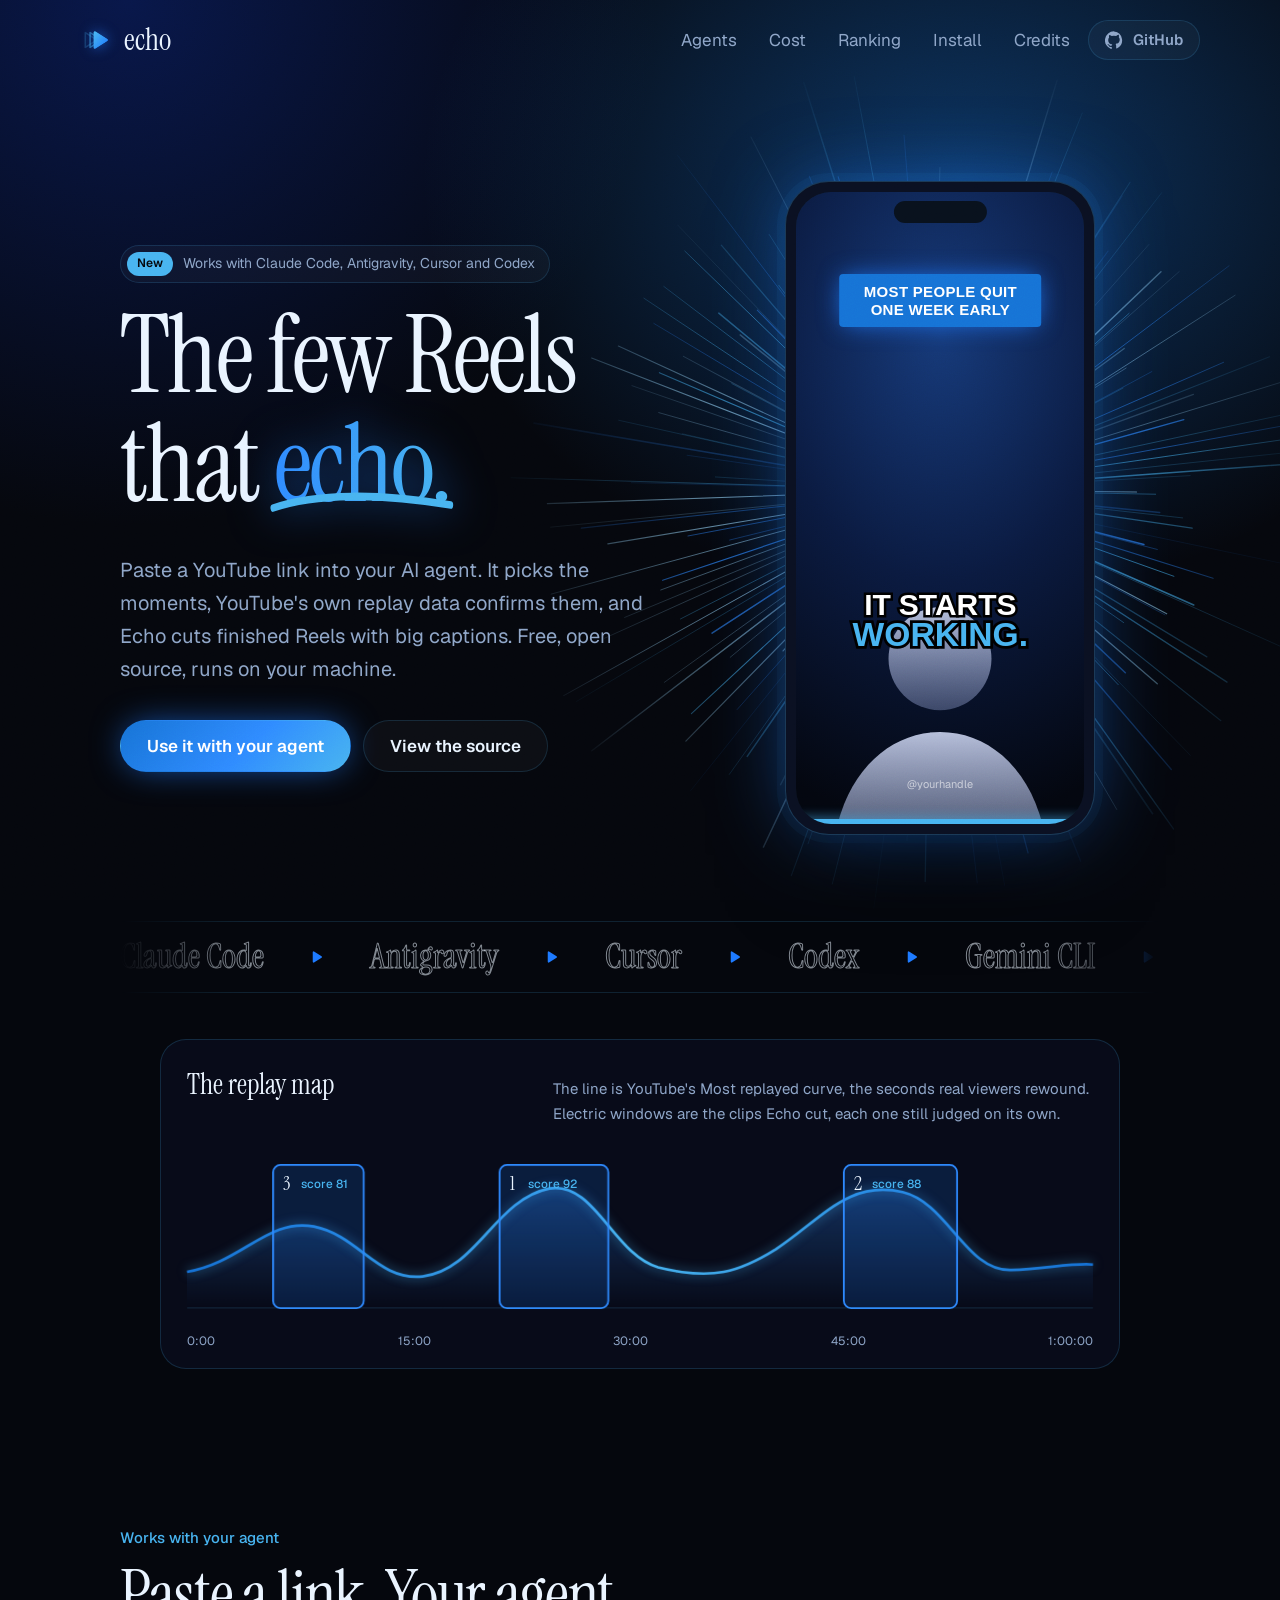
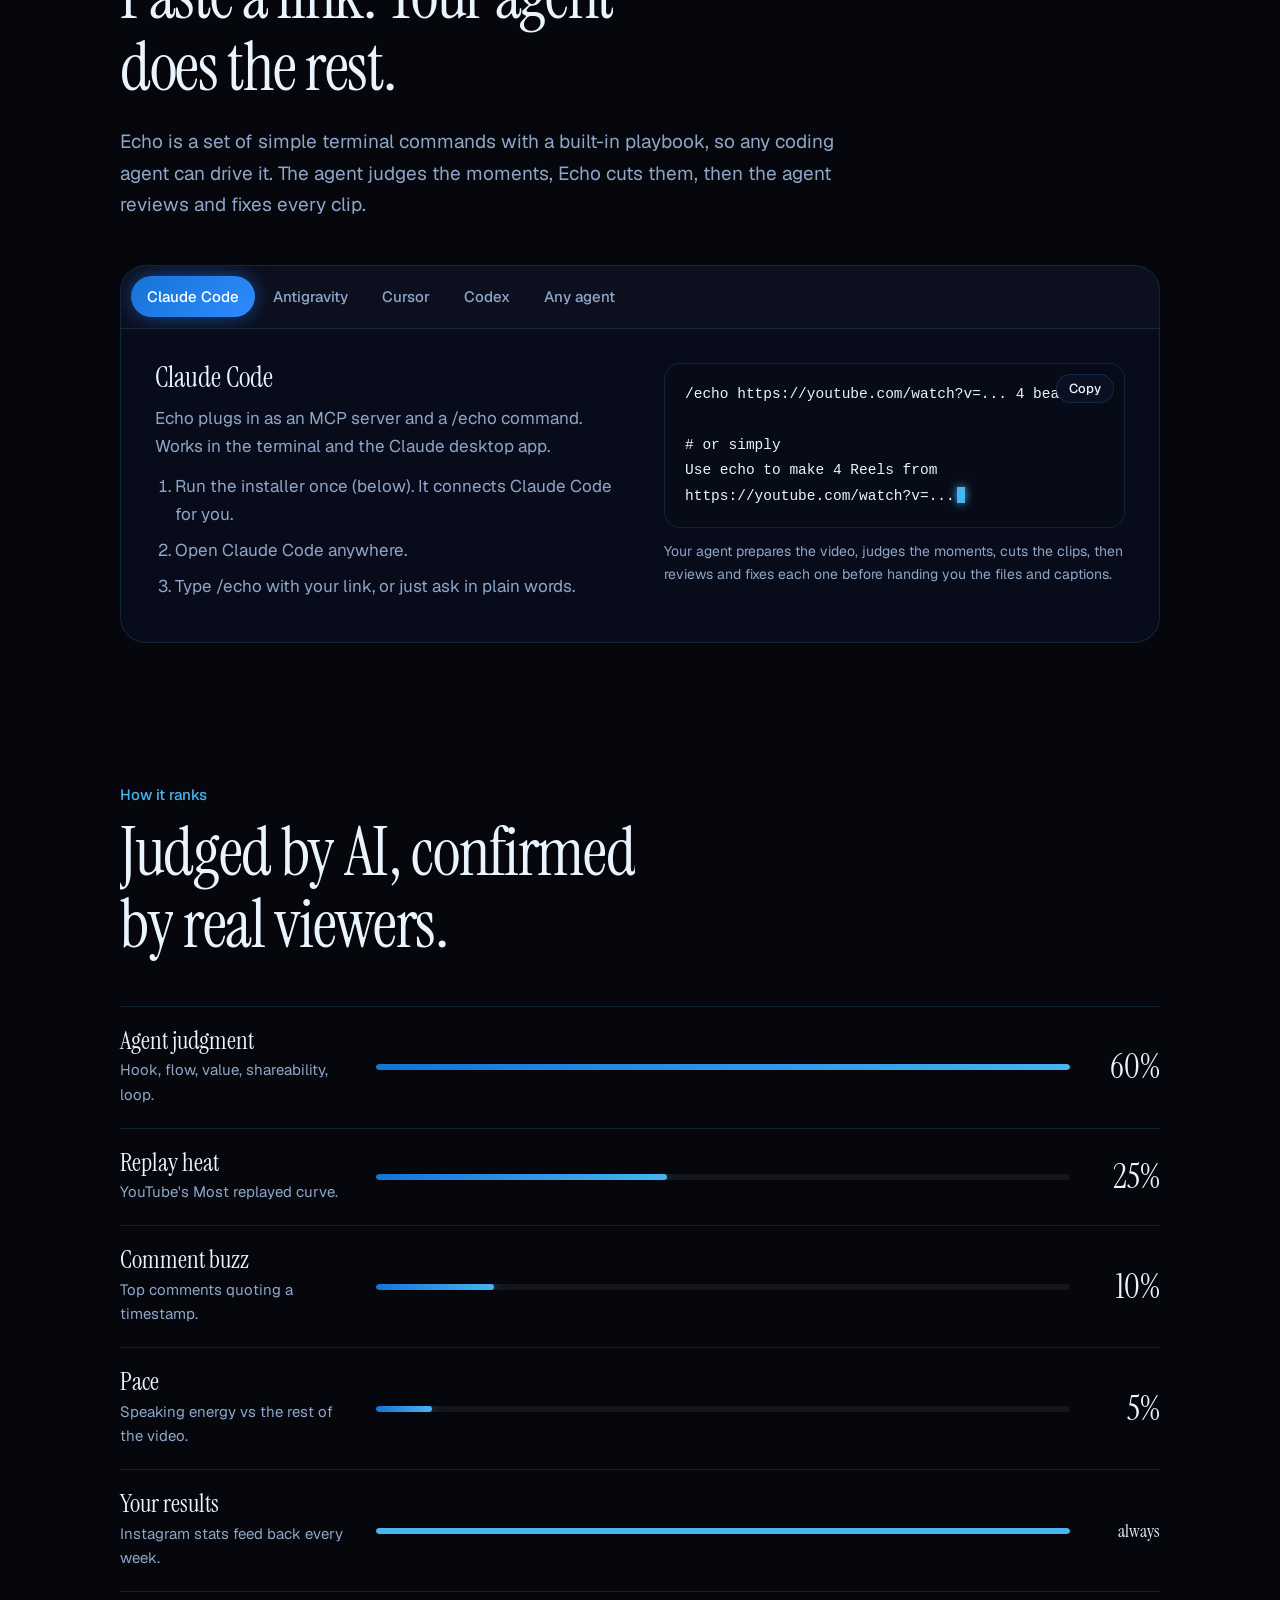
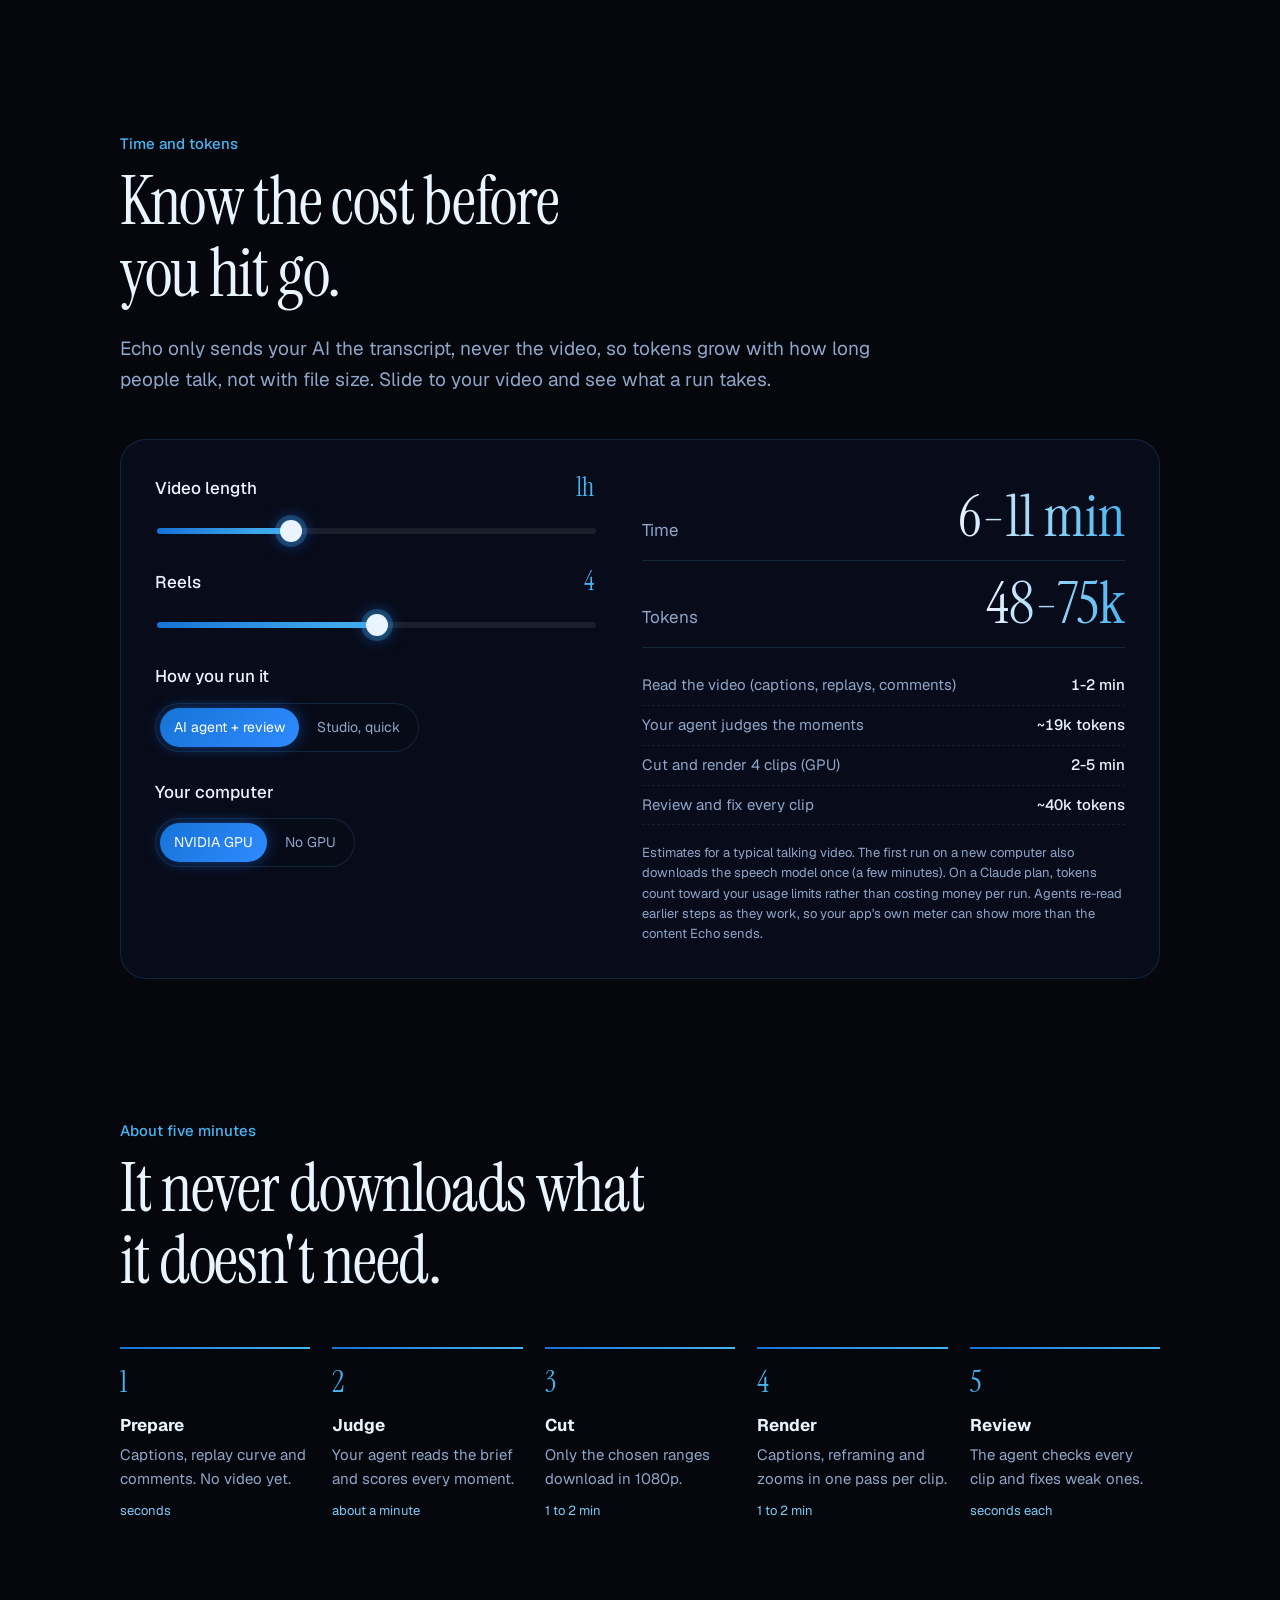
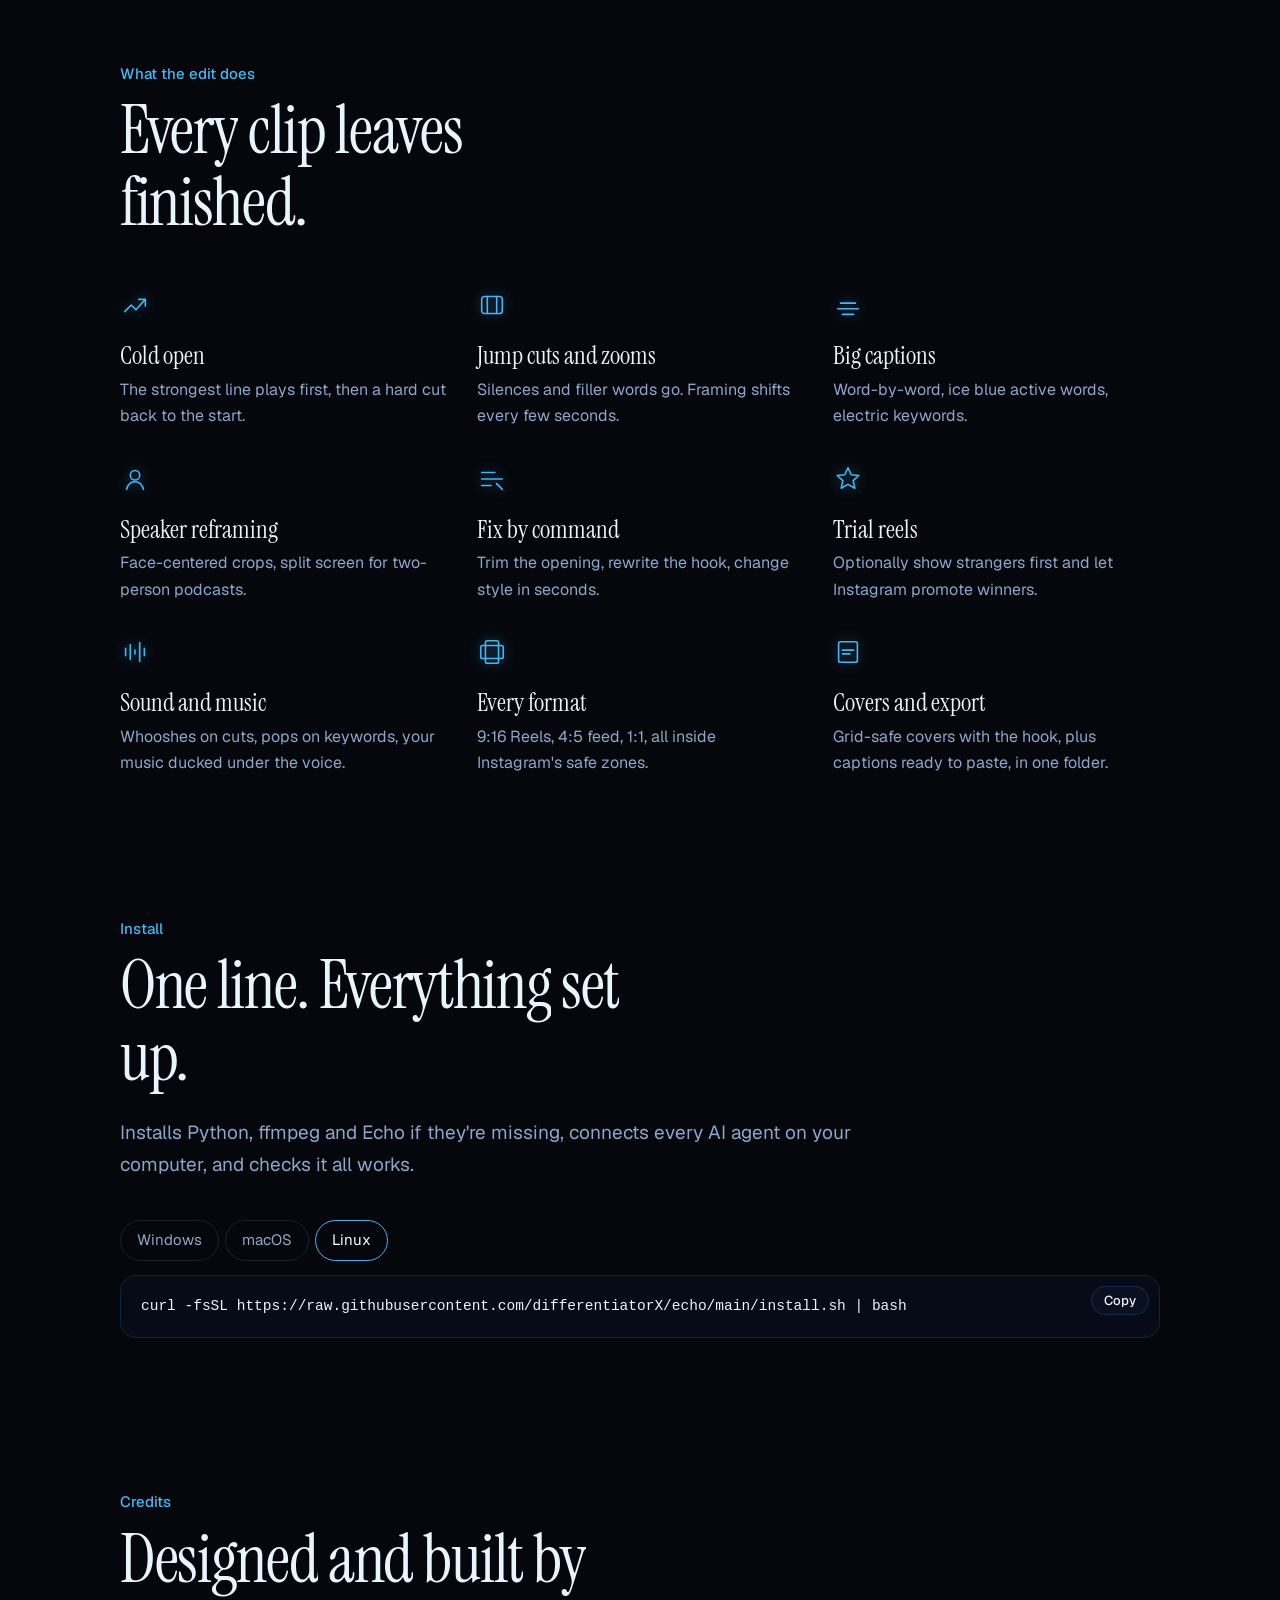
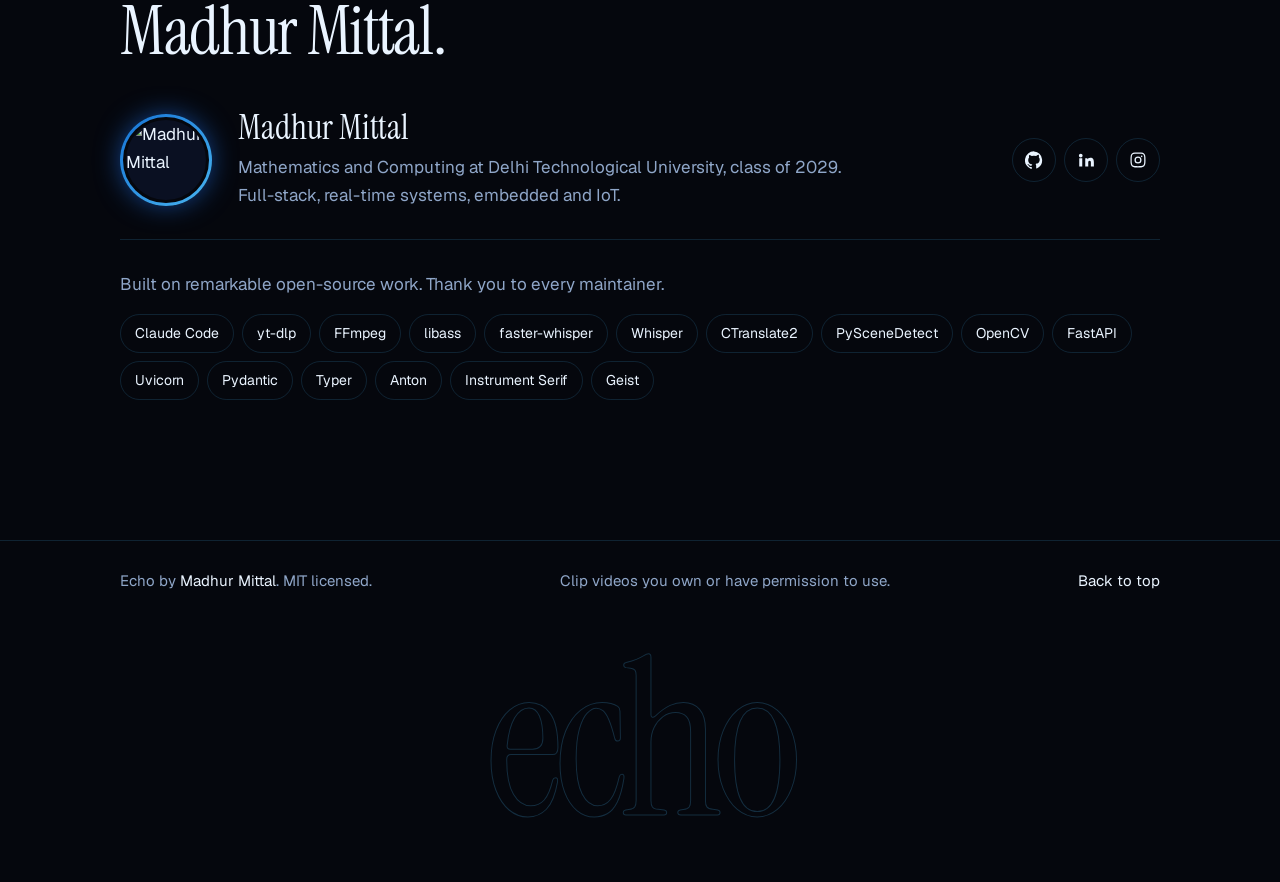
==== commit 8b98c8d3: "Add time and token calculator" ====
--- a/docs/index.html
+++ b/docs/index.html
@@ -250,6 +250,25 @@
 .sign span{position:relative;display:inline-block}
 .sign span::before,.sign span::after{content:"echo";position:absolute;left:0;top:0;-webkit-text-stroke:1px rgba(72,180,240,.35);color:transparent;animation:wordecho 4s var(--ease) infinite;opacity:0}
 .sign span::after{animation-delay:2s}
+
+/* cost estimator */
+.est{display:grid;grid-template-columns:1fr 1.1fr;gap:clamp(20px,4vw,48px);margin-top:44px;padding:clamp(22px,3vw,34px);border:1px solid var(--line);border-radius:26px;background:rgba(10,16,34,.6)}
+.ctl{margin-bottom:26px}.ctl label,.ctl .lbl{display:flex;justify-content:space-between;font-weight:500;margin-bottom:12px;color:var(--ink)}
+.ctl b{font:400 26px/1 var(--serif);color:var(--ice)}
+input[type=range]{-webkit-appearance:none;appearance:none;width:100%;height:6px;border-radius:6px;background:linear-gradient(90deg,#1673D6,#48B4F0) 0/var(--p,50%) 100% no-repeat,rgba(255,255,255,.08);outline:none}
+input[type=range]::-webkit-slider-thumb{-webkit-appearance:none;width:22px;height:22px;border-radius:50%;background:#EAF4FF;box-shadow:0 0 0 5px rgba(72,180,240,.25),0 0 18px rgba(30,123,255,.8);cursor:pointer;transition:transform .3s var(--spring)}
+input[type=range]::-webkit-slider-thumb:hover{transform:scale(1.15)}
+input[type=range]::-moz-range-thumb{width:22px;height:22px;border:0;border-radius:50%;background:#EAF4FF;box-shadow:0 0 18px rgba(30,123,255,.8);cursor:pointer}
+.pills{display:inline-flex;gap:4px;padding:4px;border:1px solid var(--line);border-radius:999px;background:#070B18}
+.pills button{border:0;background:transparent;color:var(--soft);font:inherit;font-size:14px;padding:8px 14px;border-radius:999px;cursor:pointer;transition:all .35s var(--ease)}
+.pills button[aria-pressed="true"]{background:linear-gradient(135deg,#1673D6,#2F8BFF);color:#fff;box-shadow:0 0 18px -4px rgba(30,123,255,.8)}
+.est-out{display:flex;flex-direction:column}
+.big{display:flex;align-items:baseline;justify-content:space-between;padding:14px 0;border-bottom:1px solid var(--line)}
+.big .k{color:var(--soft)}.big .v{font:400 clamp(40px,5vw,58px)/1 var(--serif);background:linear-gradient(90deg,#EAF4FF,#48B4F0);-webkit-background-clip:text;background-clip:text;color:transparent;transition:opacity .25s var(--ease)}
+.parts{list-style:none;padding:0;margin:18px 0 0}.parts li{display:flex;justify-content:space-between;gap:12px;padding:7px 0;color:var(--soft);font-size:15px;border-bottom:1px dashed rgba(72,180,240,.12)}
+.parts li b{color:var(--ink);font-weight:500;font-variant-numeric:tabular-nums;white-space:nowrap}
+.fine{color:var(--soft);font-size:13px;margin:18px 0 0;line-height:1.55}
+@media (max-width:960px){.est{grid-template-columns:1fr}}
 /* fiber burst */
 .burst{position:absolute;right:-8%;top:40px;width:min(900px,90vw);aspect-ratio:1;z-index:-1;pointer-events:none;opacity:.9;mask-image:radial-gradient(circle,#000 35%,transparent 70%)}
 .burst svg{width:100%;height:100%;animation:spinb 140s linear infinite}
@@ -271,7 +290,7 @@
 <header id="top"><div class="wrap nav">
   <a class="brand" href="#" aria-label="Echo home"><svg class="mk" viewBox="0 0 32 32" aria-hidden="true"><path class="s" d="M14 9v14l11-7z" transform="translate(-9 0)" opacity=".22"/><path class="s" d="M14 9v14l11-7z" transform="translate(-4.5 0)" opacity=".5"/><path class="g g2" d="M14 9v14l11-7z"/><path class="g g1" d="M14 9v14l11-7z"/><path class="f" d="M14 9v14l11-7z"/></svg>echo</a>
   <nav class="links" aria-label="Sections">
-    <a href="#agents">Agents</a><a href="#ranking">Ranking</a><a href="#install">Install</a><a href="#credits">Credits</a>
+    <a href="#agents">Agents</a><a href="#cost">Cost</a><a href="#ranking">Ranking</a><a href="#install">Install</a><a href="#credits">Credits</a>
     <a class="btn sm" href="https://github.com/differentiatorX/echo"><svg viewBox="0 0 24 24" fill="currentColor" aria-hidden="true"><path d="M12 .5a12 12 0 0 0-3.8 23.4c.6.1.8-.3.8-.6v-2c-3.3.7-4-1.6-4-1.6-.6-1.4-1.4-1.8-1.4-1.8-1.1-.7.1-.7.1-.7 1.2.1 1.8 1.2 1.8 1.2 1.1 1.8 2.8 1.3 3.5 1 .1-.8.4-1.3.8-1.6-2.7-.3-5.5-1.3-5.5-5.9 0-1.3.5-2.4 1.2-3.2-.1-.3-.5-1.5.1-3.2 0 0 1-.3 3.3 1.2a11.5 11.5 0 0 1 6 0C17.3 4.7 18.3 5 18.3 5c.6 1.7.2 2.9.1 3.2.8.8 1.2 1.9 1.2 3.2 0 4.6-2.8 5.6-5.5 5.9.4.4.8 1.1.8 2.2v3.3c0 .3.2.7.8.6A12 12 0 0 0 12 .5Z"/></svg>GitHub</a>
   </nav>
 </div></header>
@@ -334,6 +353,28 @@
       <div class="r rv" style="--i:2"><div><h3>Comment buzz</h3><p>Top comments quoting a timestamp.</p></div><div class="track"><i style="--w:17%;--i:2"></i></div><div class="pct" data-count="10">0%</div></div>
       <div class="r rv" style="--i:3"><div><h3>Pace</h3><p>Speaking energy vs the rest of the video.</p></div><div class="track"><i style="--w:8%;--i:3"></i></div><div class="pct" data-count="5">0%</div></div>
       <div class="r rv" style="--i:4"><div><h3>Your results</h3><p>Instagram stats feed back every week.</p></div><div class="track"><i class="p" style="--w:100%;--i:4"></i></div><div class="pct" style="font-size:18px">always</div></div>
+    </div>
+  </section>
+
+  <section id="cost" aria-labelledby="s7">
+    <p class="eyebrow rv">Time and tokens</p>
+    <h2 id="s7" class="rv">Know the cost before you hit go.</h2>
+    <p class="intro rv">Echo only sends your AI the transcript, never the video, so tokens grow with how long people talk, not with file size. Slide to your video and see what a run takes.</p>
+    <div class="est rv">
+      <div class="est-in">
+        <div class="ctl"><label for="e-len">Video length <b id="e-len-v">60 min</b></label><input type="range" id="e-len" min="10" max="180" step="5" value="60"></div>
+        <div class="ctl"><label for="e-clips">Reels <b id="e-clips-v">4</b></label><input type="range" id="e-clips" min="3" max="5" step="1" value="4"></div>
+        <div class="ctl"><span class="lbl">How you run it</span><div class="pills" role="group" aria-label="Mode">
+          <button type="button" data-mode="agent" aria-pressed="true">AI agent + review</button><button type="button" data-mode="studio" aria-pressed="false">Studio, quick</button></div></div>
+        <div class="ctl"><span class="lbl">Your computer</span><div class="pills" role="group" aria-label="Hardware">
+          <button type="button" data-hw="gpu" aria-pressed="true">NVIDIA GPU</button><button type="button" data-hw="cpu" aria-pressed="false">No GPU</button></div></div>
+      </div>
+      <div class="est-out">
+        <div class="big"><span class="k">Time</span><span class="v" id="e-time">6-9 min</span></div>
+        <div class="big"><span class="k">Tokens</span><span class="v" id="e-tok">50-75k</span></div>
+        <ul class="parts" id="e-parts"></ul>
+        <p class="fine">Estimates for a typical talking video. The first run on a new computer also downloads the speech model once (a few minutes). On a Claude plan, tokens count toward your usage limits rather than costing money per run. Agents re-read earlier steps as they work, so your app's own meter can show more than the content Echo sends.</p>
+      </div>
     </div>
   </section>
 
@@ -511,6 +552,46 @@
   requestAnimationFrame(f);
 }
 
+
+// time & token estimator (same formulas as the README table)
+(function est() {
+  const len = document.getElementById("e-len"), clips = document.getElementById("e-clips");
+  if (!len) return;
+  let mode = "agent", hw = "gpu";
+  const k = (n) => n >= 1000 ? Math.round(n / 1000) + "k" : String(Math.round(n));
+  const range = (a, b, u) => `${a}-${b}${u}`;
+  function calc() {
+    const m = +len.value, c = +clips.value;
+    document.getElementById("e-len-v").textContent = m >= 60 ? `${Math.floor(m / 60)}h${m % 60 ? " " + (m % 60) + "m" : ""}` : `${m} min`;
+    document.getElementById("e-clips-v").textContent = c;
+    [len, clips].forEach((el) => el.style.setProperty("--p", ((el.value - el.min) / (el.max - el.min)) * 100 + "%"));
+    const brief = 250 * m + 1200;                       // transcript + tags + rules
+    const judgeOut = 2500;
+    const review = c * 5000;                            // words, checks, 3 frames, a fix
+    const overhead = 1000 * (8 + c * 3);                // tool calls and replies
+    const tokAgent = brief + judgeOut + review + 1500 + overhead;
+    const tokStudio = 250 * m + 10500;                  // scout + judge, no review
+    const tok = mode === "agent" ? tokAgent : tokStudio;
+    const prep = 0.5 + m / 120, judge = mode === "agent" ? 1 + m / 120 : 0.8 + m / 150;
+    const perClip = hw === "gpu" ? [0.6, 1.1] : [2.2, 3.6];
+    const reviewMin = mode === "agent" ? [1, 3] : [0, 0];
+    const lo = prep + judge + c * perClip[0] + reviewMin[0], hi = prep + judge + 1.5 + c * perClip[1] + reviewMin[1];
+    const t = document.getElementById("e-time"), to = document.getElementById("e-tok");
+    t.textContent = range(Math.max(2, Math.round(lo)), Math.round(hi), " min");
+    to.textContent = `${Math.round(tok * 0.8 / 1000)}-${Math.round(tok * 1.25 / 1000)}k`;
+    const parts = [
+      ["Read the video (captions, replays, comments)", prep < 1 ? "under 1 min" : range(1, Math.ceil(prep + 0.5), " min")],
+      [mode === "agent" ? "Your agent judges the moments" : "Claude judges the moments", `~${k(mode === "agent" ? brief + judgeOut : tokStudio)} tokens`],
+      [`Cut and render ${c} clips (${hw === "gpu" ? "GPU" : "CPU"})`, range(Math.round(c * perClip[0]), Math.round(c * perClip[1] + 1), " min")],
+      ...(mode === "agent" ? [["Review and fix every clip", `~${k(review + overhead)} tokens`]] : []),
+    ];
+    document.getElementById("e-parts").innerHTML = parts.map(([a, b]) => `<li>${a}<b>${b}</b></li>`).join("");
+  }
+  len.oninput = calc; clips.oninput = calc;
+  document.querySelectorAll("[data-mode]").forEach((b) => b.onclick = () => { mode = b.dataset.mode; document.querySelectorAll("[data-mode]").forEach((x) => x.setAttribute("aria-pressed", x === b)); calc(); });
+  document.querySelectorAll("[data-hw]").forEach((b) => b.onclick = () => { hw = b.dataset.hw; document.querySelectorAll("[data-hw]").forEach((x) => x.setAttribute("aria-pressed", x === b)); calc(); });
+  calc();
+})();
 const SCRIPT = [["MOST", "PEOPLE", "QUIT"], ["ONE", "WEEK", "BEFORE"], ["IT", "STARTS", "WORKING."], ["THEN", "ONE", "VIDEO"], ["DID", "A", "MILLION"], ["VIEWS", "OVERNIGHT."]];
 const KEY = new Set(["QUIT", "MILLION", "OVERNIGHT."]);
 const cap = document.getElementById("cap"), hook = document.getElementById("hookbox"), bar = document.getElementById("pbar"), scene = document.getElementById("scene");
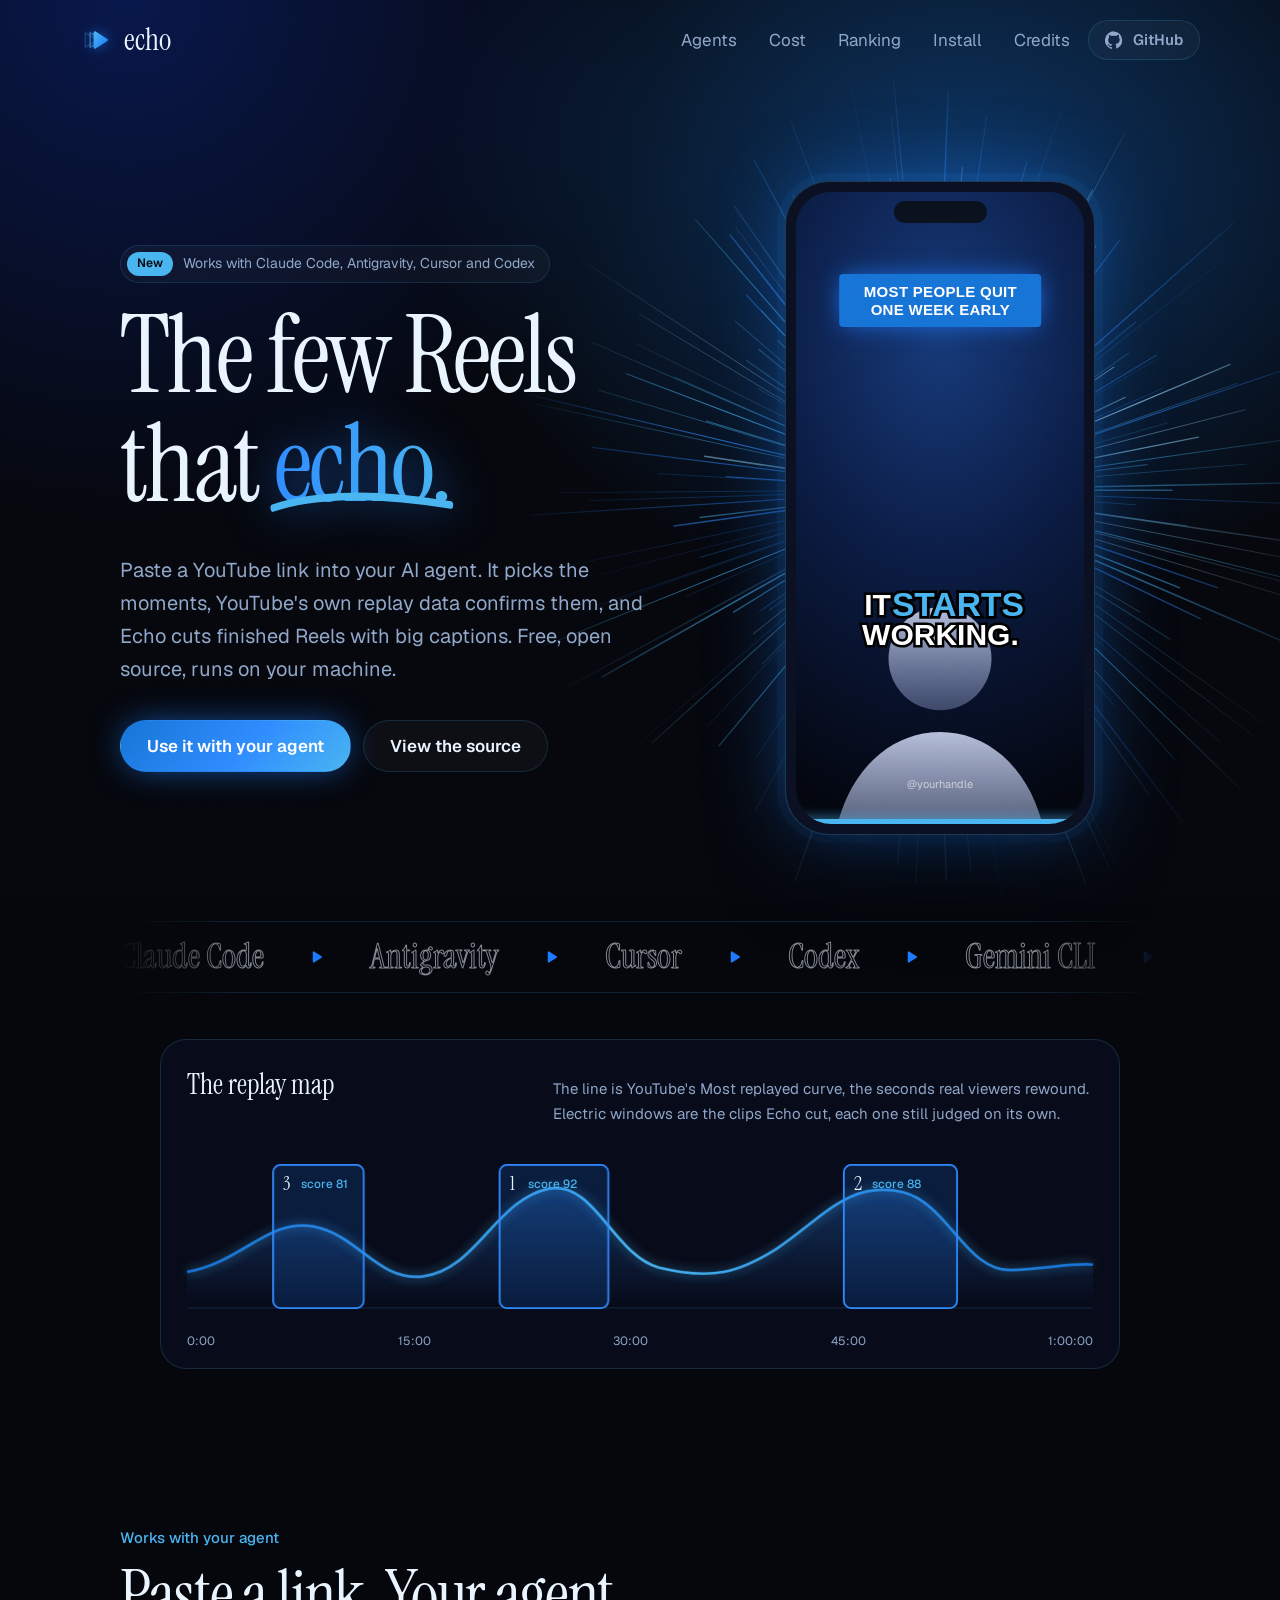
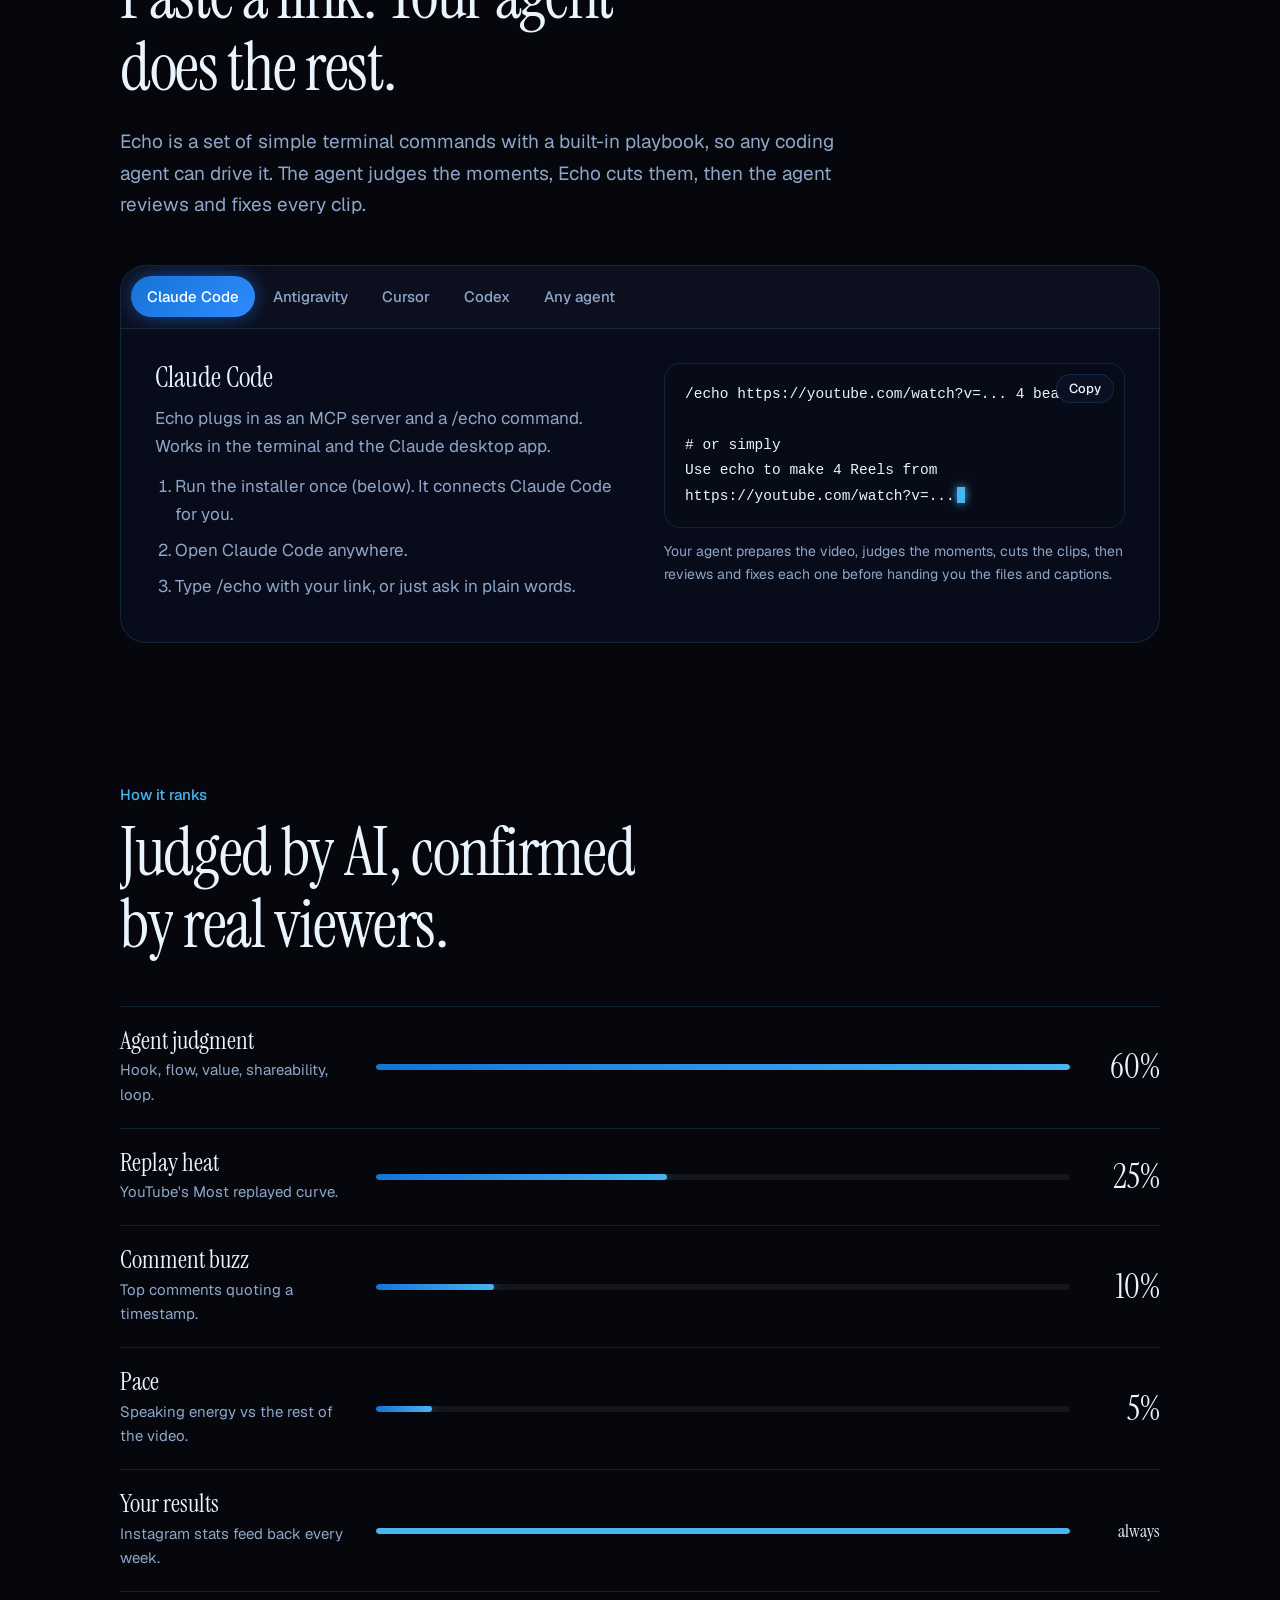
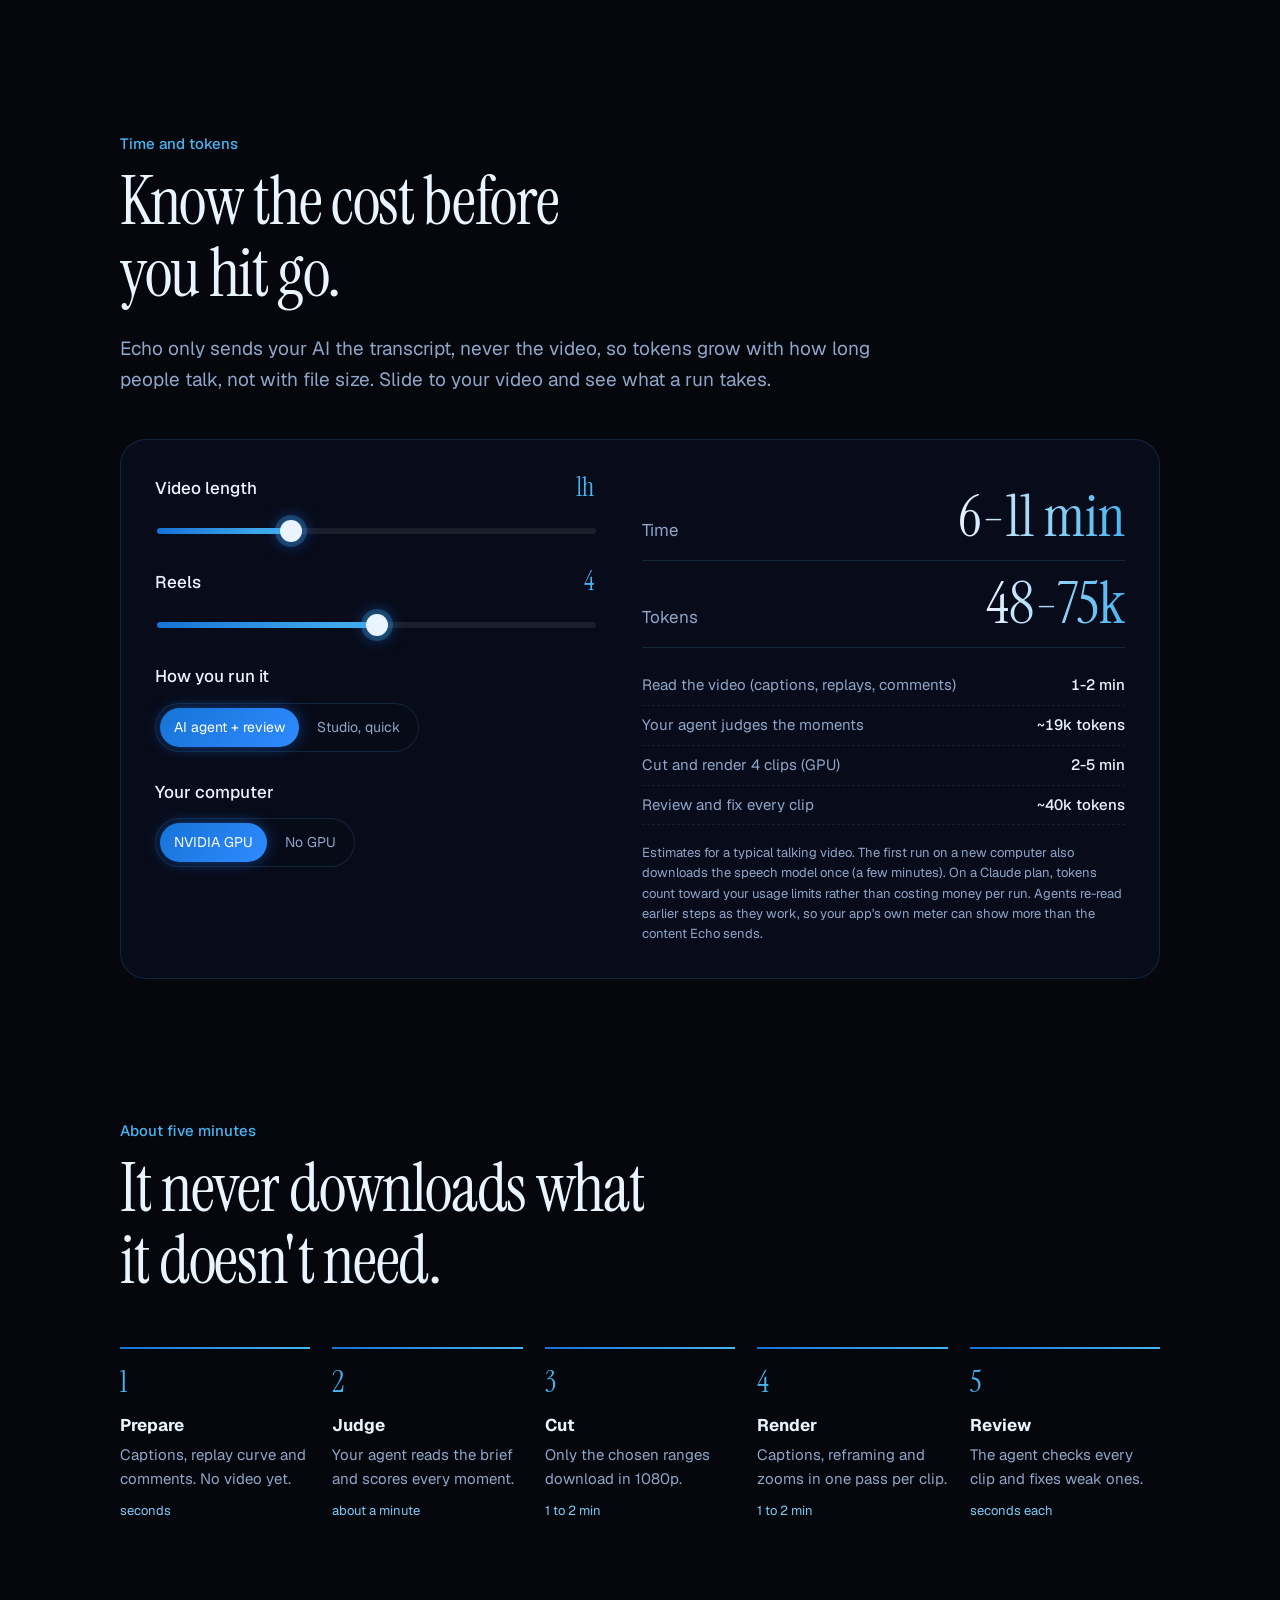
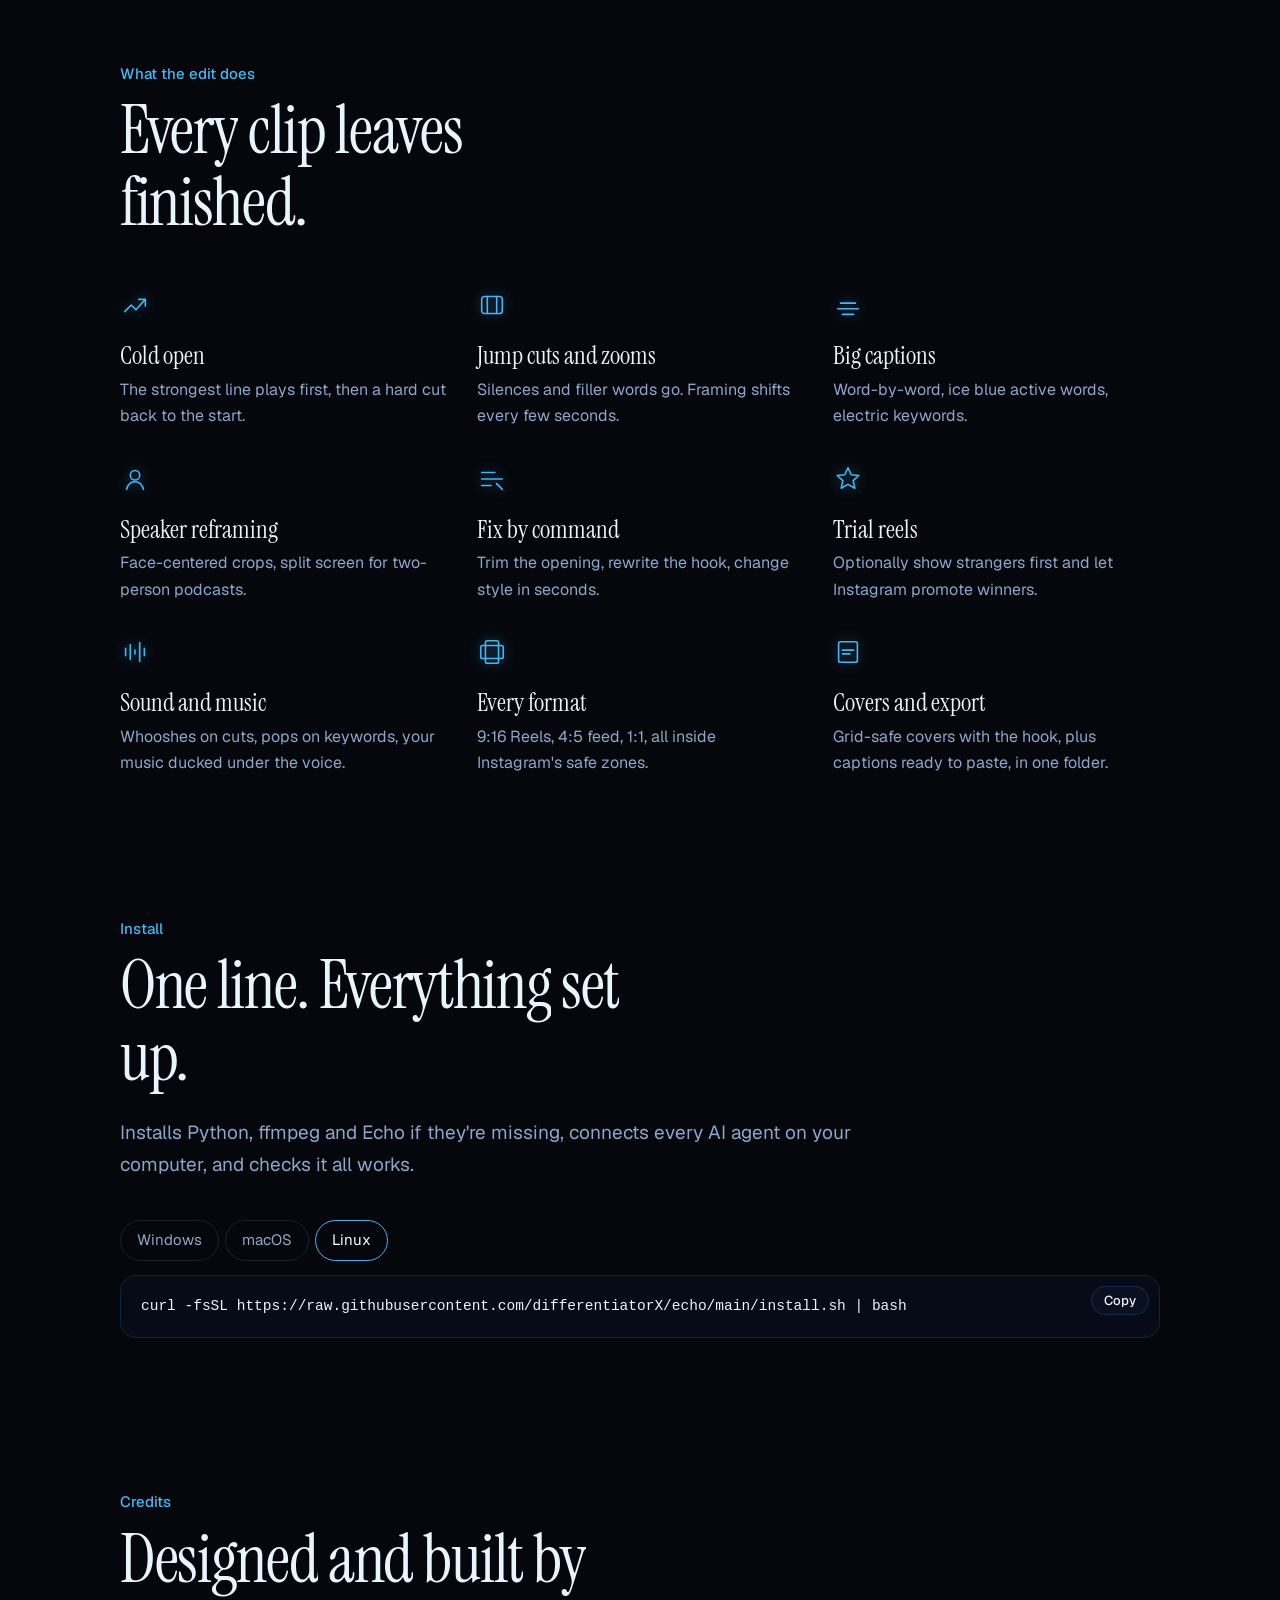
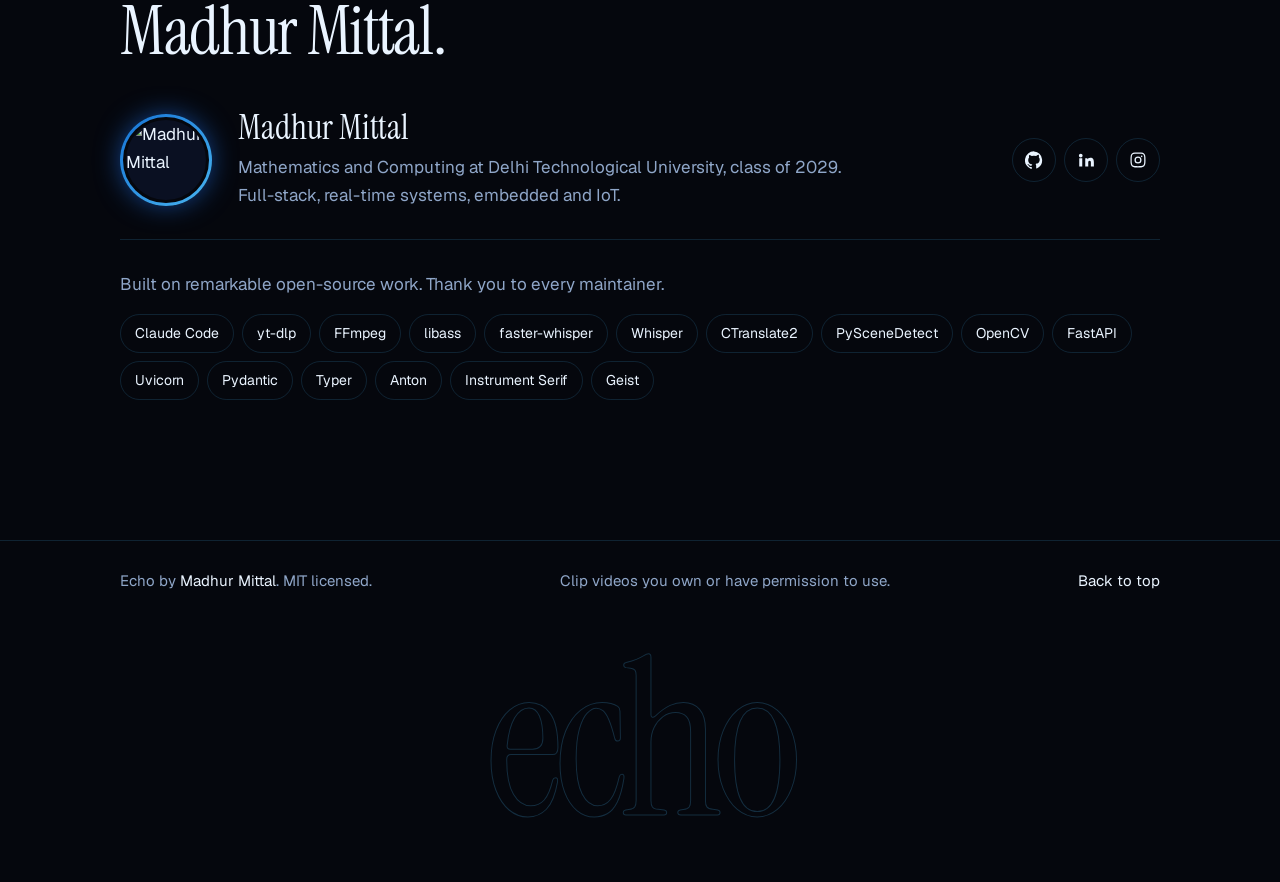
==== commit f2bc1a61: "Fix Instagram handle" ====
--- a/docs/index.html
+++ b/docs/index.html
@@ -425,7 +425,7 @@
       <div class="socials">
         <a href="https://github.com/differentiatorX" aria-label="GitHub"><svg viewBox="0 0 24 24"><path d="M12 .5a12 12 0 0 0-3.8 23.4c.6.1.8-.3.8-.6v-2c-3.3.7-4-1.6-4-1.6-.6-1.4-1.4-1.8-1.4-1.8-1.1-.7.1-.7.1-.7 1.2.1 1.8 1.2 1.8 1.2 1.1 1.8 2.8 1.3 3.5 1 .1-.8.4-1.3.8-1.6-2.7-.3-5.5-1.3-5.5-5.9 0-1.3.5-2.4 1.2-3.2-.1-.3-.5-1.5.1-3.2 0 0 1-.3 3.3 1.2a11.5 11.5 0 0 1 6 0C17.3 4.7 18.3 5 18.3 5c.6 1.7.2 2.9.1 3.2.8.8 1.2 1.9 1.2 3.2 0 4.6-2.8 5.6-5.5 5.9.4.4.8 1.1.8 2.2v3.3c0 .3.2.7.8.6A12 12 0 0 0 12 .5Z"/></svg></a>
         <a href="https://linkedin.com/in/differentiatorx" aria-label="LinkedIn"><svg viewBox="0 0 24 24"><path d="M4.98 3.5a2.5 2.5 0 1 1 0 5 2.5 2.5 0 0 1 0-5ZM3 9.5h4v11H3v-11Zm7 0h3.8v1.6h.1c.5-1 1.8-2 3.8-2 4 0 4.8 2.6 4.8 6v5.4h-4v-4.8c0-1.2 0-2.6-1.6-2.6s-1.9 1.2-1.9 2.5v4.9h-4v-11Z"/></svg></a>
-        <a href="https://www.instagram.com/madhurdristi" aria-label="Instagram"><svg viewBox="0 0 24 24"><path d="M12 7.3a4.7 4.7 0 1 0 0 9.4 4.7 4.7 0 0 0 0-9.4Zm0 7.7a3 3 0 1 1 0-6 3 3 0 0 1 0 6Zm6-7.9a1.1 1.1 0 1 1-2.2 0 1.1 1.1 0 0 1 2.2 0ZM12 3.6c2.7 0 3 0 4.1.1 2.8.1 4 1.4 4.1 4.1.1 1.1.1 1.4.1 4.1s0 3-.1 4.1c-.1 2.7-1.4 4-4.1 4.1-1.1.1-1.4.1-4.1.1s-3 0-4.1-.1c-2.8-.1-4-1.4-4.1-4.1C3.7 15 3.6 14.7 3.6 12s0-3 .1-4.1c.1-2.7 1.4-4 4.1-4.1 1.1-.1 1.4-.1 4.2-.1ZM12 2c-2.7 0-3.1 0-4.1.1-3.7.2-5.6 2.2-5.8 5.8C2 8.9 2 9.3 2 12s0 3.1.1 4.1c.2 3.7 2.2 5.6 5.8 5.8 1 .1 1.4.1 4.1.1s3.1 0 4.1-.1c3.6-.2 5.6-2.2 5.8-5.8.1-1 .1-1.4.1-4.1s0-3.1-.1-4.1c-.2-3.6-2.2-5.6-5.8-5.8C15.1 2 14.7 2 12 2Z"/></svg></a>
+        <a href="https://www.instagram.com/madhurdrishti" aria-label="Instagram"><svg viewBox="0 0 24 24"><path d="M12 7.3a4.7 4.7 0 1 0 0 9.4 4.7 4.7 0 0 0 0-9.4Zm0 7.7a3 3 0 1 1 0-6 3 3 0 0 1 0 6Zm6-7.9a1.1 1.1 0 1 1-2.2 0 1.1 1.1 0 0 1 2.2 0ZM12 3.6c2.7 0 3 0 4.1.1 2.8.1 4 1.4 4.1 4.1.1 1.1.1 1.4.1 4.1s0 3-.1 4.1c-.1 2.7-1.4 4-4.1 4.1-1.1.1-1.4.1-4.1.1s-3 0-4.1-.1c-2.8-.1-4-1.4-4.1-4.1C3.7 15 3.6 14.7 3.6 12s0-3 .1-4.1c.1-2.7 1.4-4 4.1-4.1 1.1-.1 1.4-.1 4.2-.1ZM12 2c-2.7 0-3.1 0-4.1.1-3.7.2-5.6 2.2-5.8 5.8C2 8.9 2 9.3 2 12s0 3.1.1 4.1c.2 3.7 2.2 5.6 5.8 5.8 1 .1 1.4.1 4.1.1s3.1 0 4.1-.1c3.6-.2 5.6-2.2 5.8-5.8.1-1 .1-1.4.1-4.1s0-3.1-.1-4.1c-.2-3.6-2.2-5.6-5.8-5.8C15.1 2 14.7 2 12 2Z"/></svg></a>
       </div>
     </div>
     <div class="thanks rv"><p>Built on remarkable open-source work. Thank you to every maintainer.</p><div class="chips" id="oss"></div></div>
